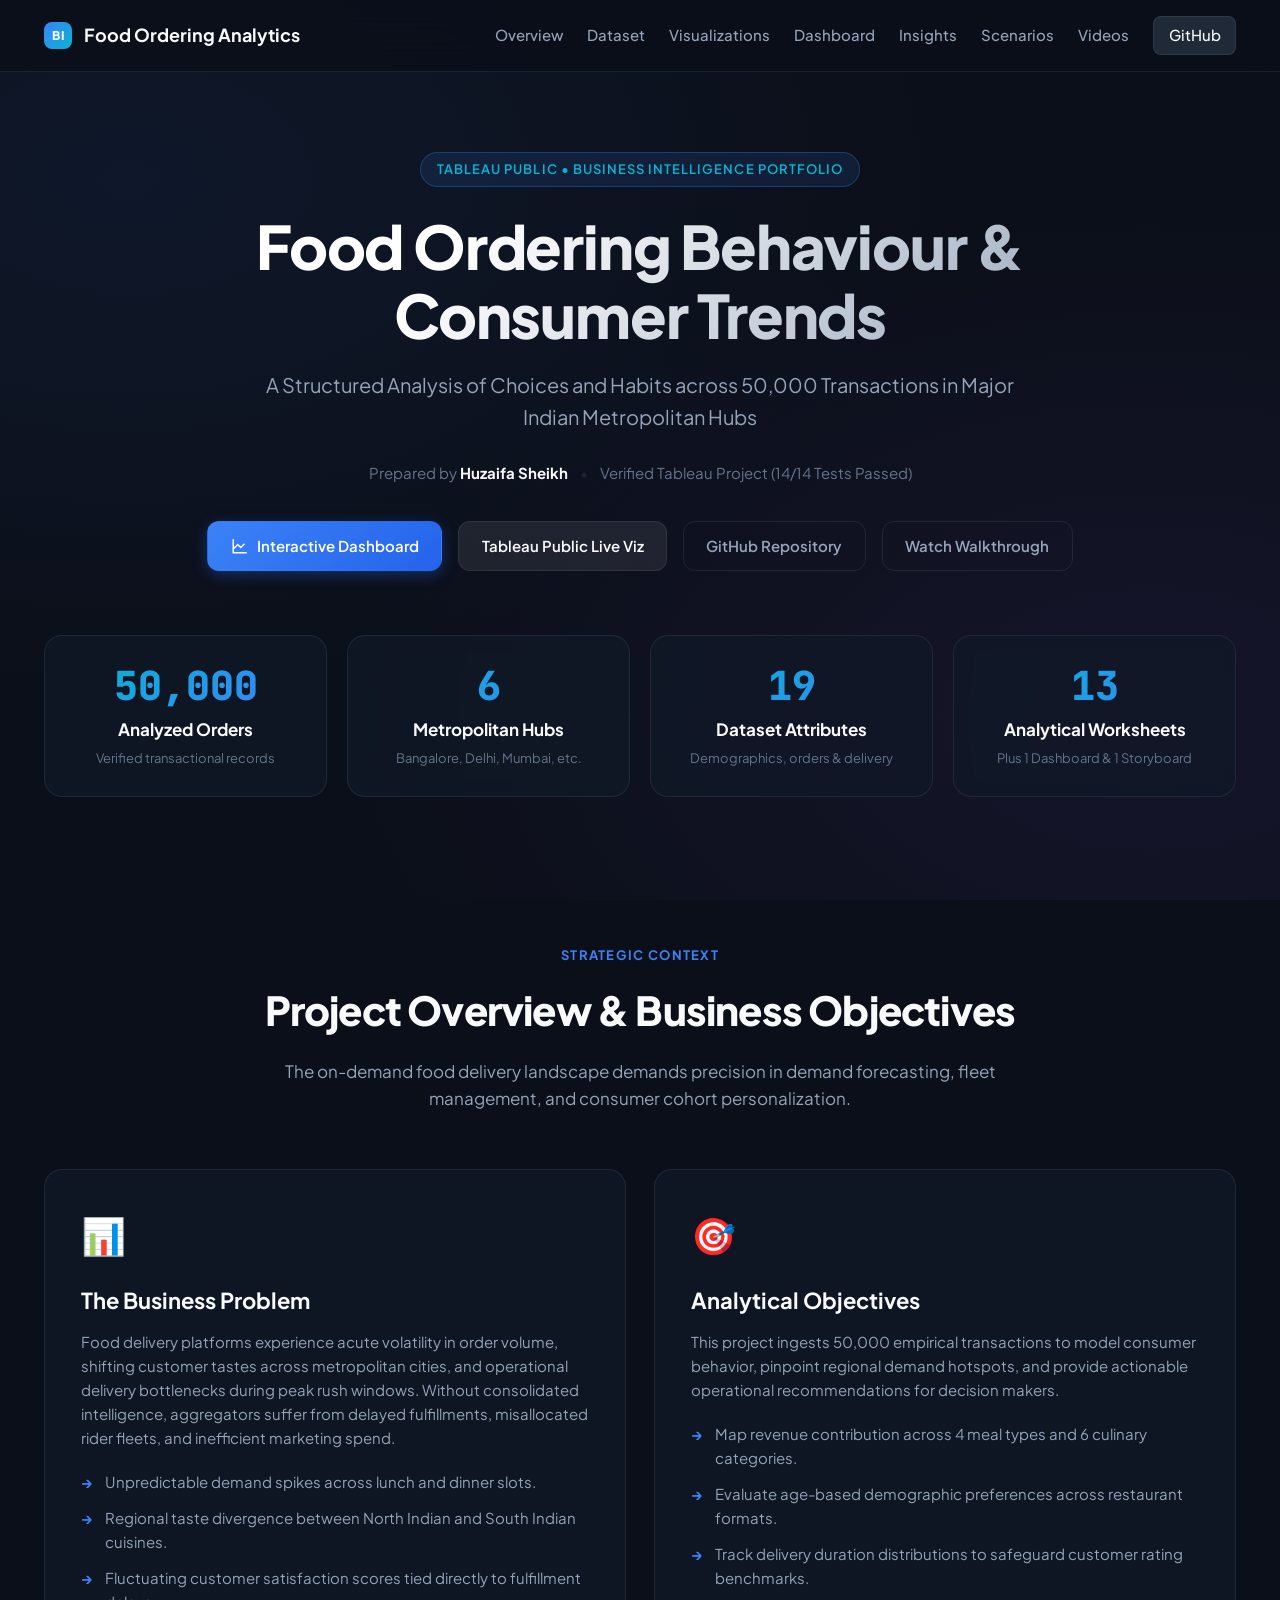
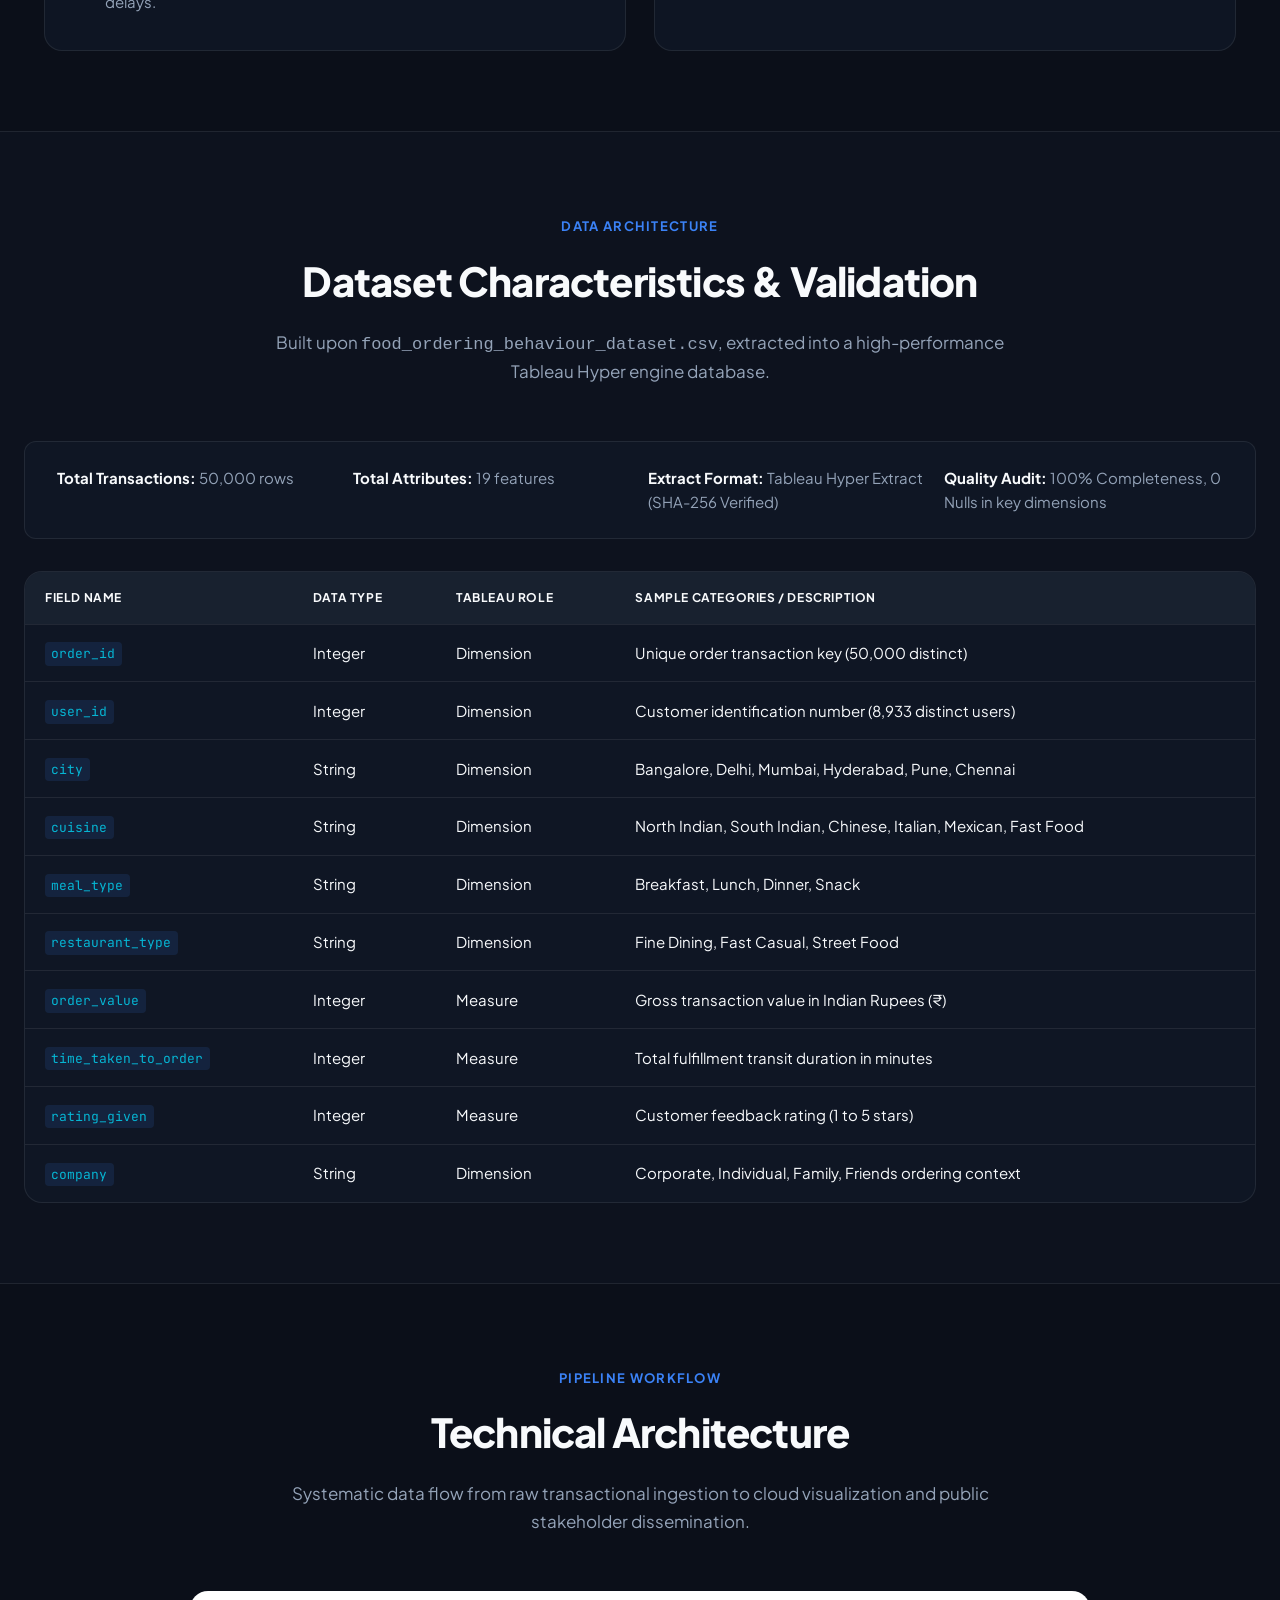
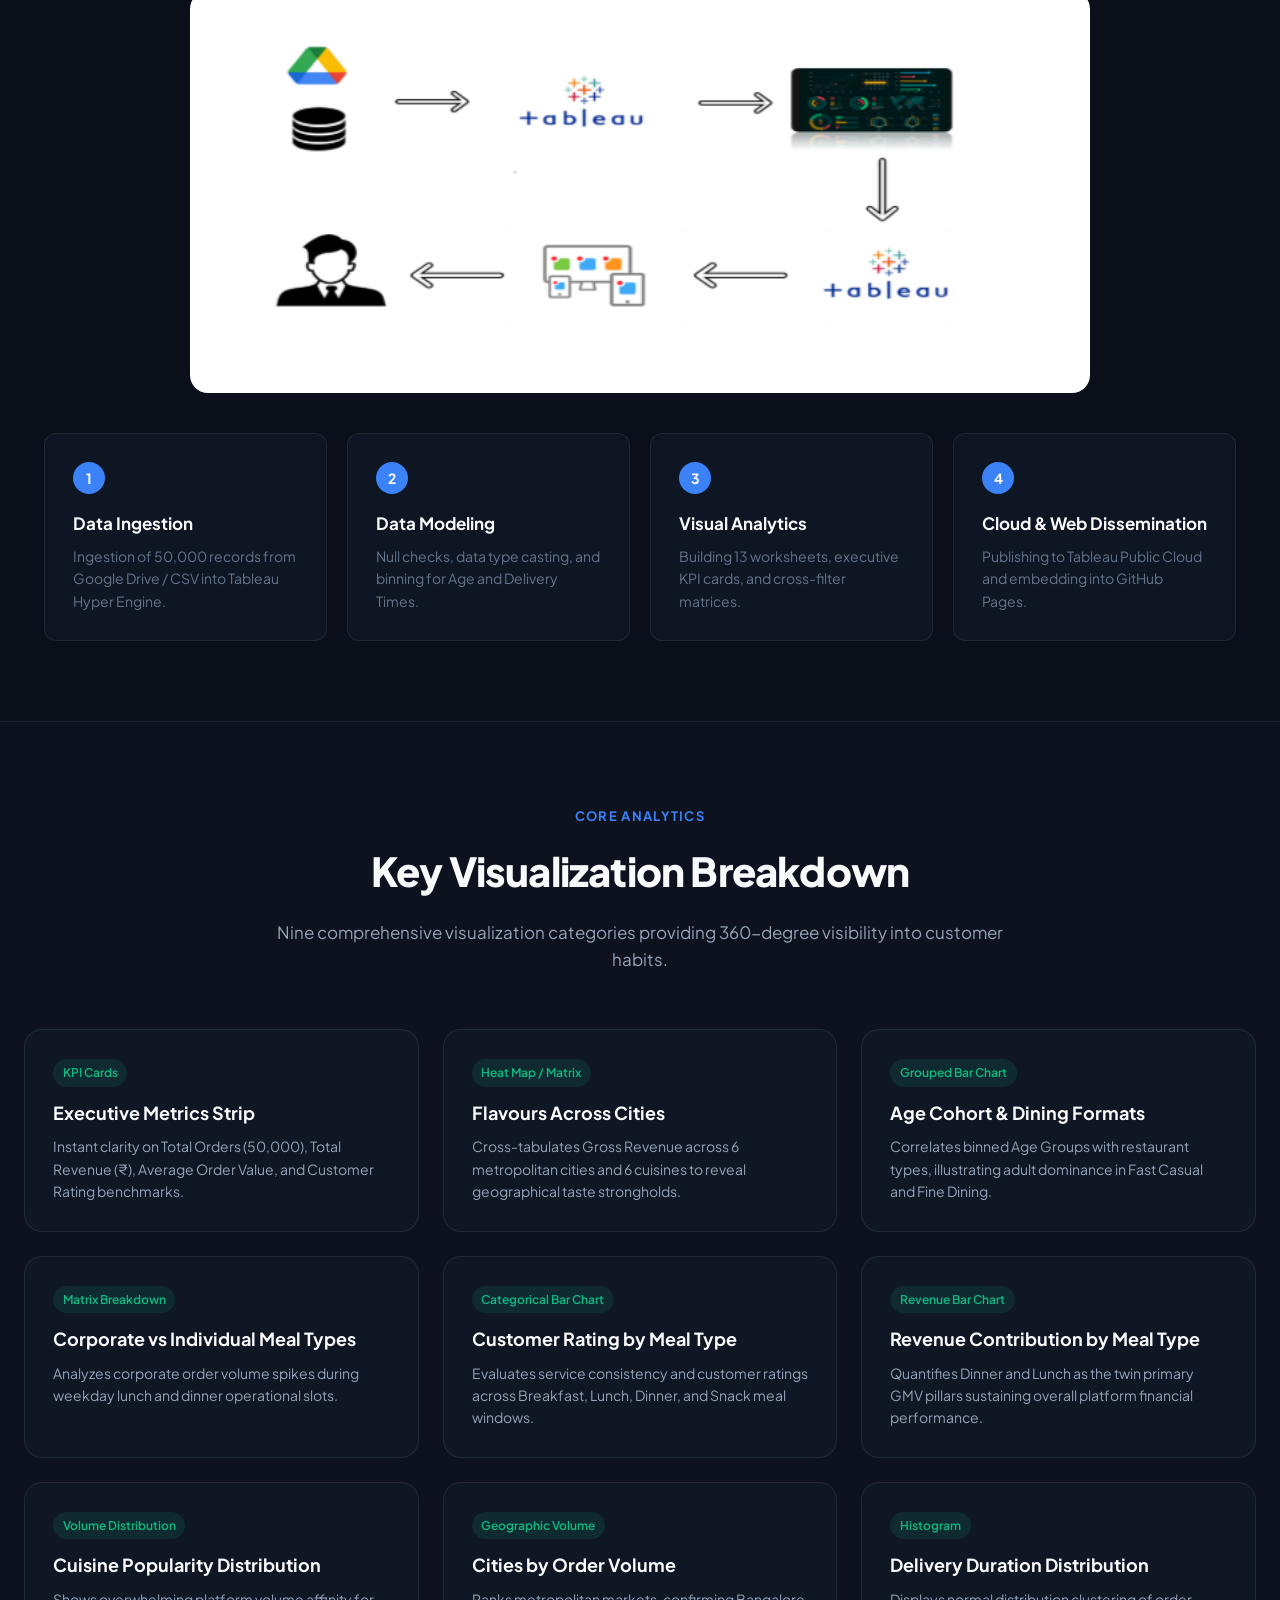
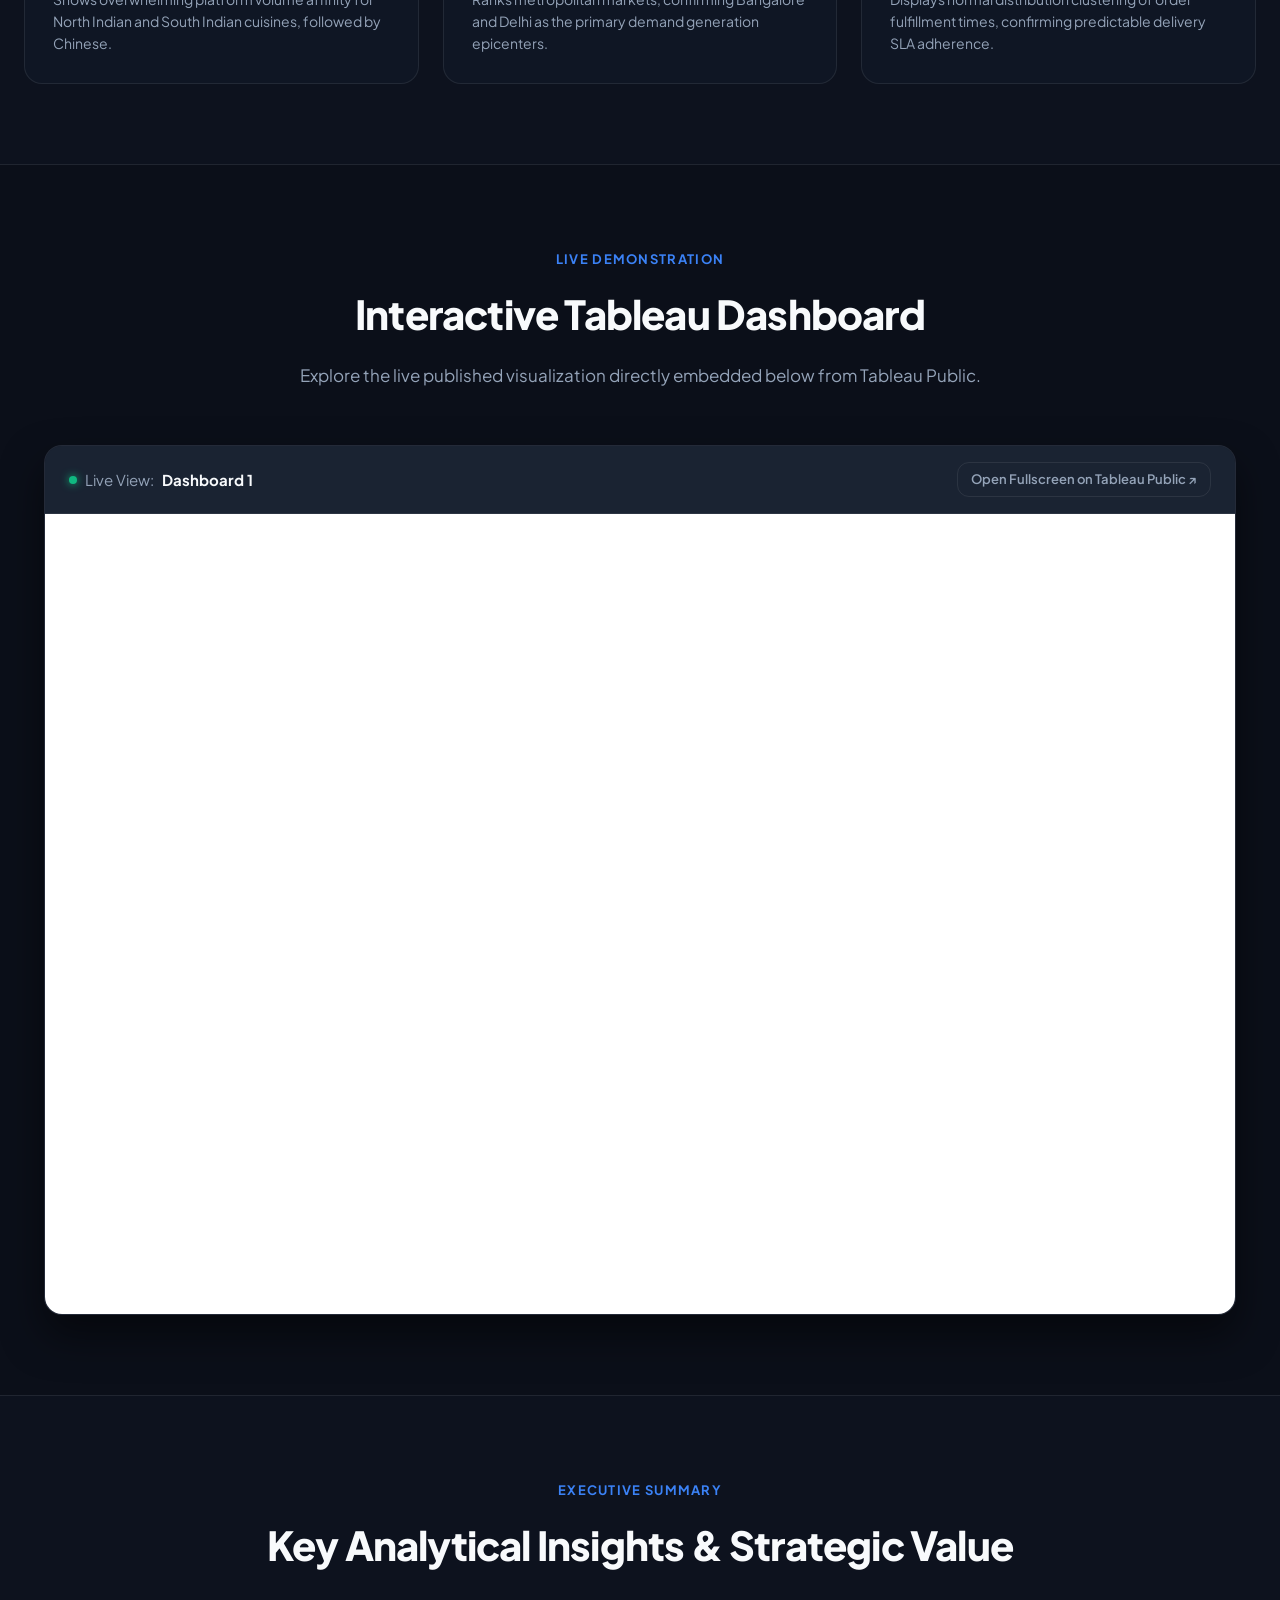
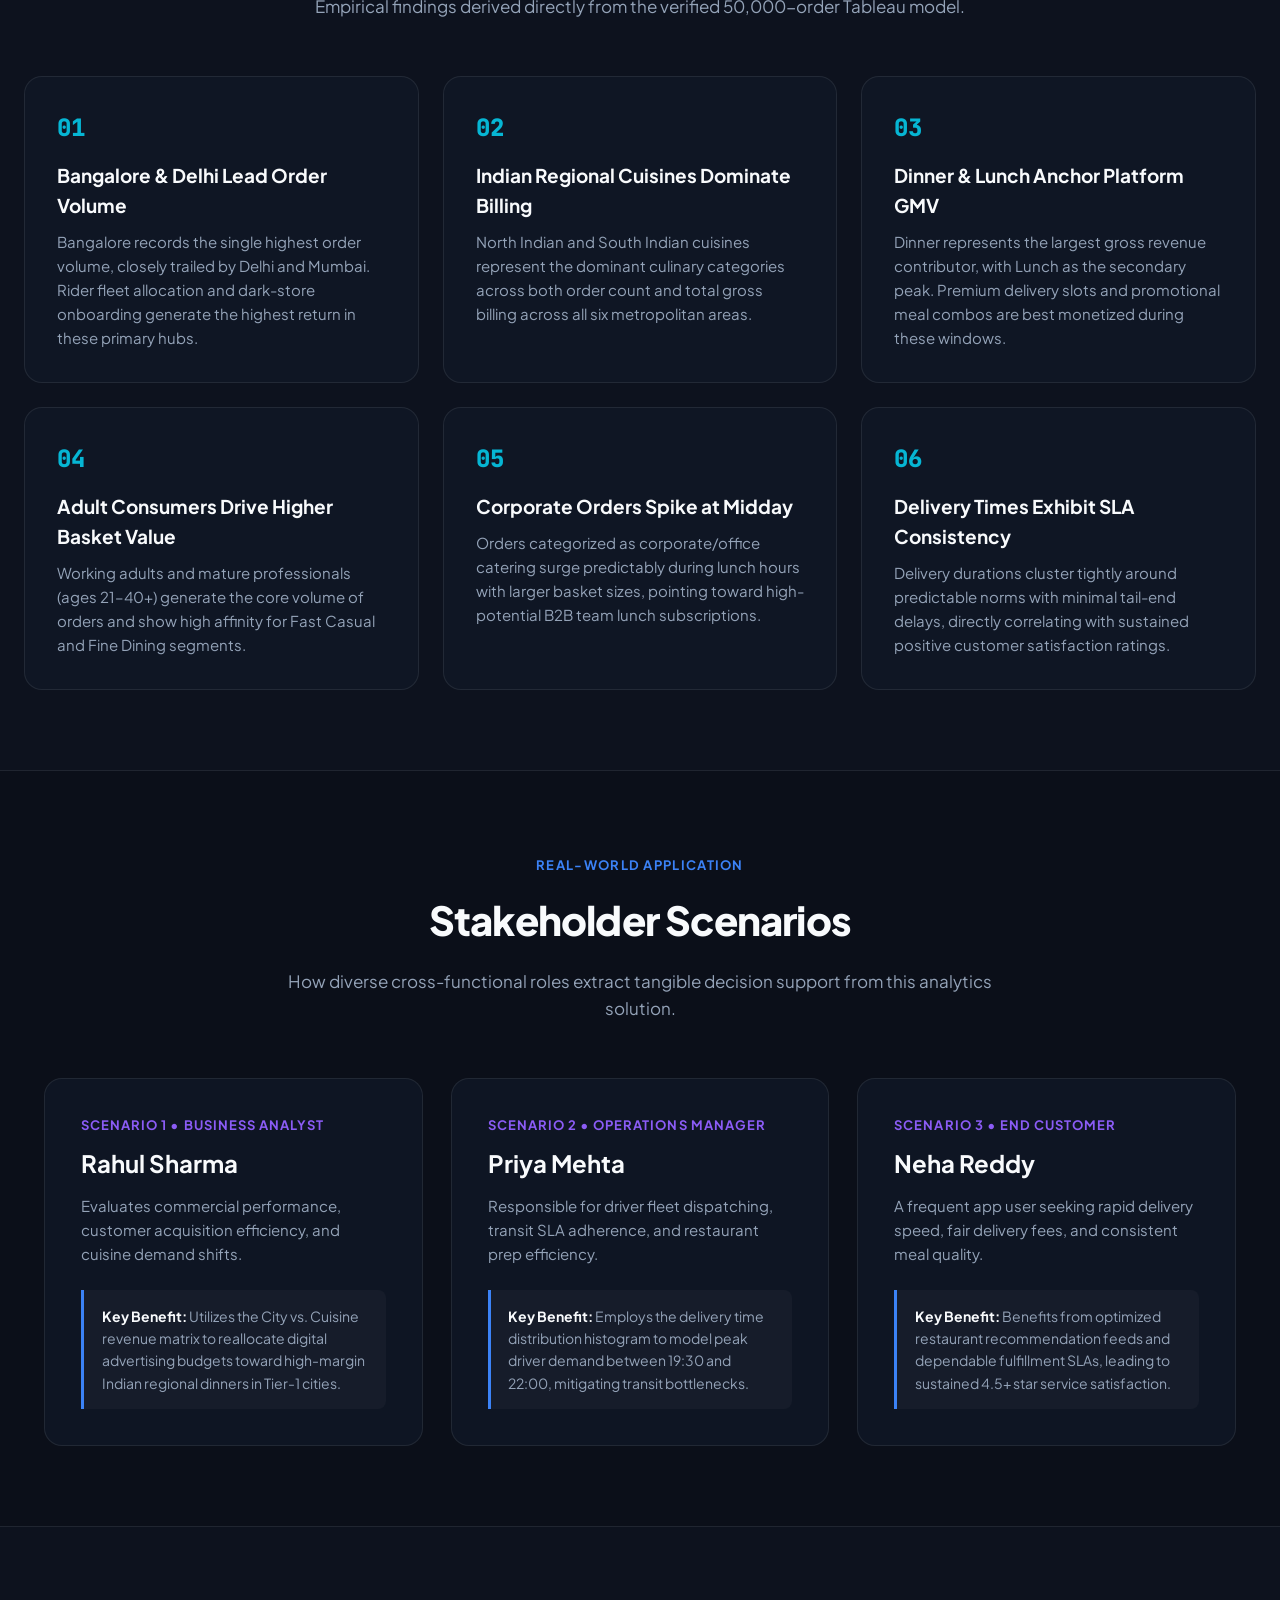
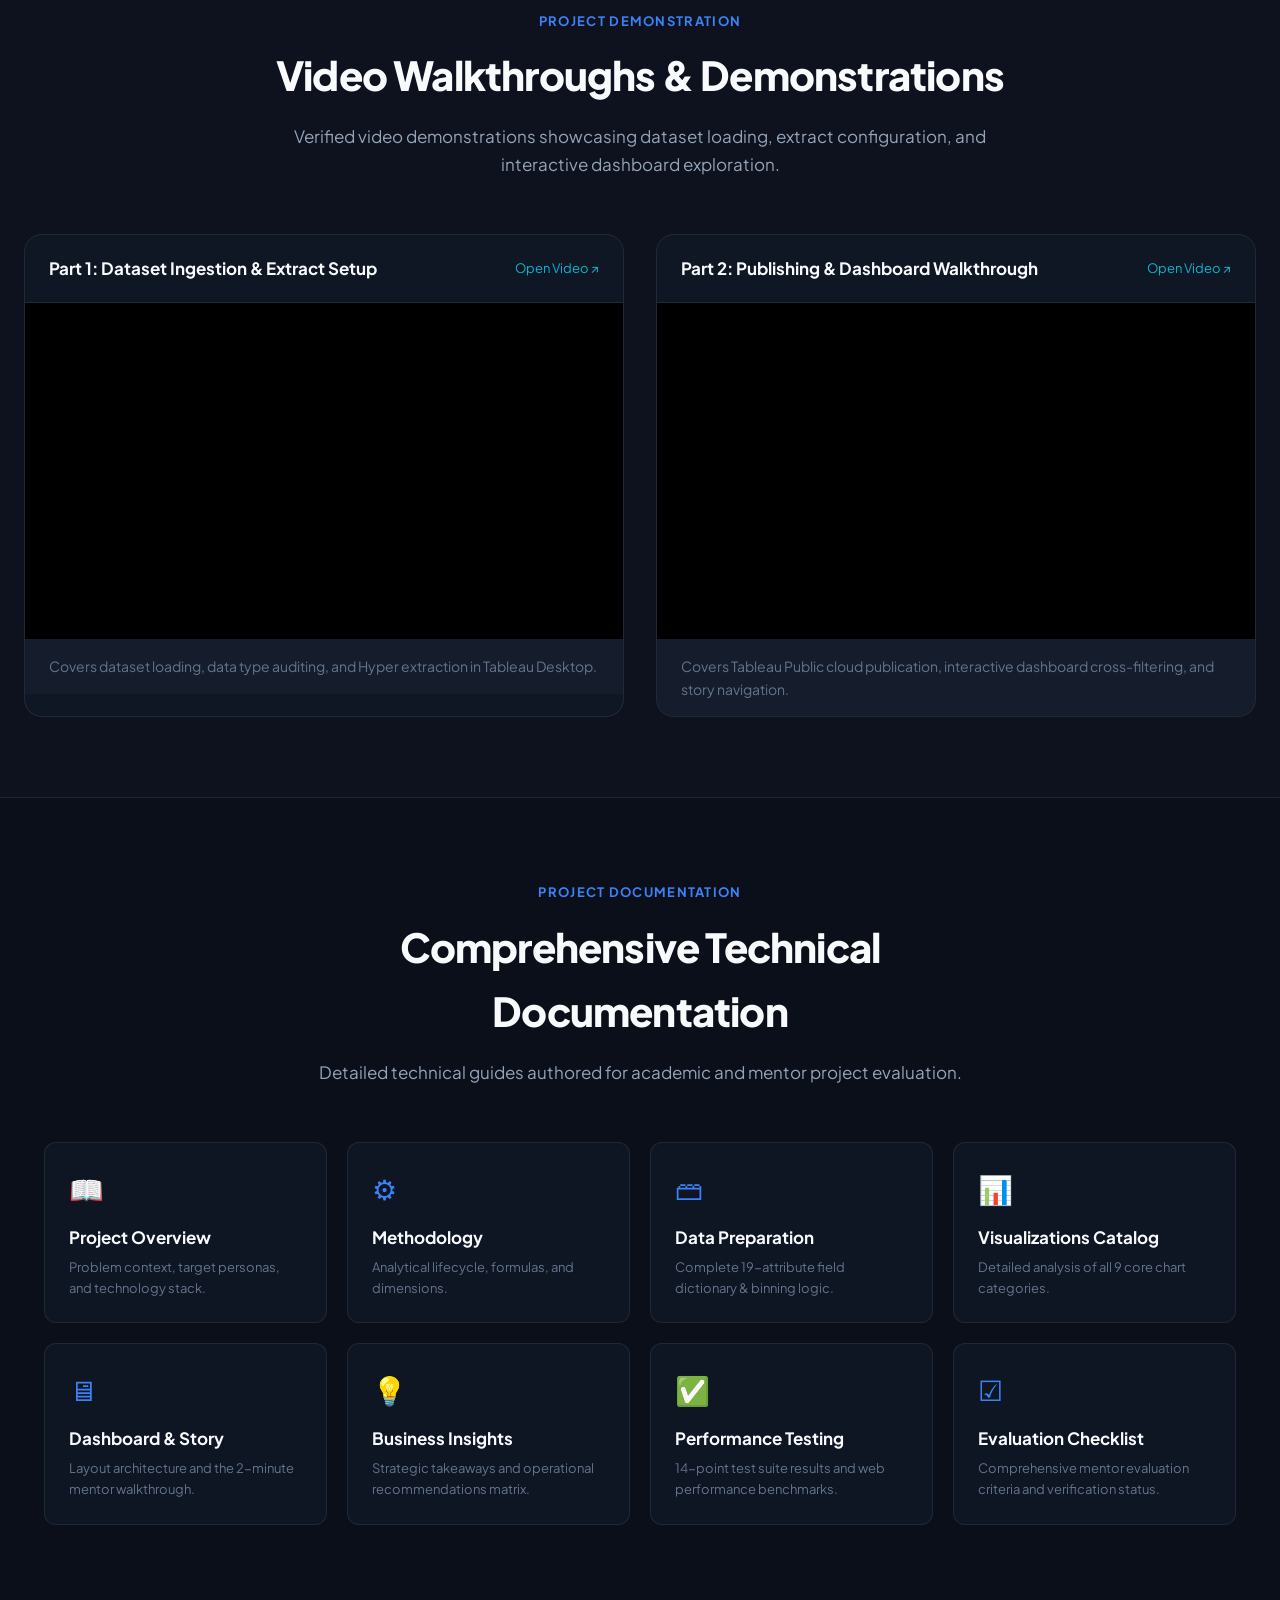
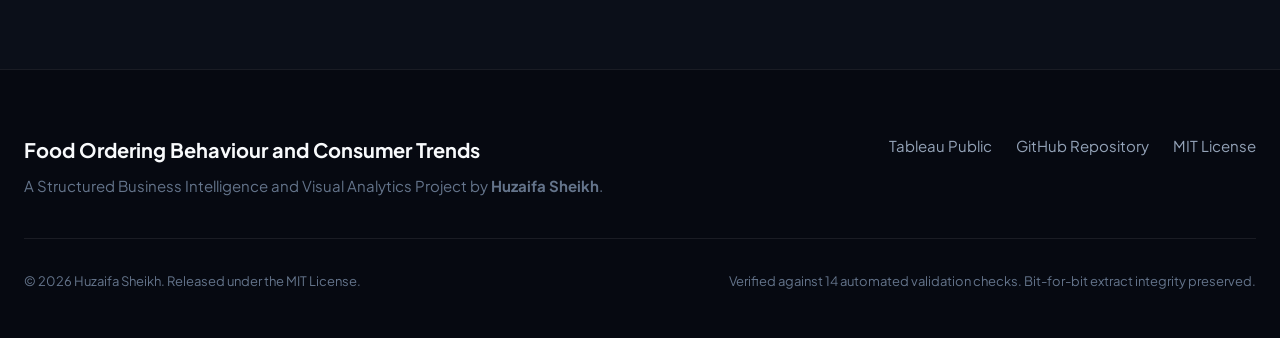
==== demo/index.html @ 1910cede "feat: add GitHub Pages project demo" ====
<!DOCTYPE html>
<html lang="en">
<head>
  <meta charset="UTF-8">
  <meta name="viewport" content="width=device-width, initial-scale=1.0">
  <title>Food Ordering Behaviour & Consumer Trends | Huzaifa Sheikh</title>
  <meta name="description" content="A Structured Analysis of Choices and Habits - Interactive Tableau Business Intelligence & Analytics Project by Huzaifa Sheikh.">
  <link rel="stylesheet" href="style.css">
  <link rel="preconnect" href="https://fonts.googleapis.com">
  <link rel="preconnect" href="https://fonts.gstatic.com" crossorigin>
  <link href="https://fonts.googleapis.com/css2?family=Plus+Jakarta+Sans:wght@400;500;600;700;800&family=JetBrains+Mono:wght@400;500&display=swap" rel="stylesheet">
</head>
<body>

  <!-- Navigation -->
  <header class="site-header">
    <div class="nav-container">
      <a href="#hero" class="brand-logo">
        <span class="logo-badge">BI</span>
        <span class="logo-text">Food Ordering Analytics</span>
      </a>
      <nav class="nav-links">
        <a href="#overview">Overview</a>
        <a href="#dataset">Dataset</a>
        <a href="#visualizations">Visualizations</a>
        <a href="#dashboard">Dashboard</a>
        <a href="#insights">Insights</a>
        <a href="#scenarios">Scenarios</a>
        <a href="#demo-video">Videos</a>
        <a href="https://github.com/Huzaifa2526/SkillWallet" target="_blank" rel="noopener" class="nav-btn-github">GitHub</a>
      </nav>
    </div>
  </header>

  <main>
    <!-- Hero Section -->
    <section id="hero" class="hero-section">
      <div class="hero-content">
        <div class="hero-pill">Tableau Public &bull; Business Intelligence Portfolio</div>
        <h1 class="hero-title">
          Food Ordering Behaviour &amp; Consumer Trends
        </h1>
        <p class="hero-subtitle">
          A Structured Analysis of Choices and Habits across 50,000 Transactions in Major Indian Metropolitan Hubs
        </p>
        <div class="hero-author-meta">
          <span>Prepared by <strong>Huzaifa Sheikh</strong></span>
          <span class="meta-dot">&bull;</span>
          <span>Verified Tableau Project (14/14 Tests Passed)</span>
        </div>
        <div class="hero-cta-group">
          <a href="#dashboard" class="btn btn-primary">
            <svg class="btn-icon" viewBox="0 0 24 24" fill="none" stroke="currentColor" stroke-width="2"><path d="M3 3v18h18"/><path d="M18 9l-5 5-4-4-6 6"/></svg>
            Interactive Dashboard
          </a>
          <a href="https://public.tableau.com/views/FoodOrderingBehaviourandConsumerTrend_Huzaifa/Dashboard1?:language=en-US&:display_count=n&:origin=viz_share_link" target="_blank" rel="noopener" class="btn btn-secondary">
            Tableau Public Live Viz
          </a>
          <a href="https://github.com/Huzaifa2526/SkillWallet" target="_blank" rel="noopener" class="btn btn-outline">
            GitHub Repository
          </a>
          <a href="#demo-video" class="btn btn-outline">
            Watch Walkthrough
          </a>
        </div>
      </div>
    </section>

    <!-- KPI Metric Strip -->
    <section class="kpi-strip">
      <div class="kpi-grid">
        <div class="kpi-card">
          <div class="kpi-number" data-target="50000">50,000</div>
          <div class="kpi-label">Analyzed Orders</div>
          <div class="kpi-desc">Verified transactional records</div>
        </div>
        <div class="kpi-card">
          <div class="kpi-number" data-target="6">6</div>
          <div class="kpi-label">Metropolitan Hubs</div>
          <div class="kpi-desc">Bangalore, Delhi, Mumbai, etc.</div>
        </div>
        <div class="kpi-card">
          <div class="kpi-number" data-target="19">19</div>
          <div class="kpi-label">Dataset Attributes</div>
          <div class="kpi-desc">Demographics, orders &amp; delivery</div>
        </div>
        <div class="kpi-card">
          <div class="kpi-number" data-target="13">13</div>
          <div class="kpi-label">Analytical Worksheets</div>
          <div class="kpi-desc">Plus 1 Dashboard &amp; 1 Storyboard</div>
        </div>
      </div>
    </section>

    <!-- Overview & Problem Statement -->
    <section id="overview" class="content-section">
      <div class="section-header">
        <div class="section-tag">Strategic Context</div>
        <h2>Project Overview &amp; Business Objectives</h2>
        <p class="section-lead">
          The on-demand food delivery landscape demands precision in demand forecasting, fleet management, and consumer cohort personalization.
        </p>
      </div>

      <div class="grid-2-col">
        <div class="feature-card">
          <div class="feature-icon">&#x1F4CA;</div>
          <h3>The Business Problem</h3>
          <p>
            Food delivery platforms experience acute volatility in order volume, shifting customer tastes across metropolitan cities, and operational delivery bottlenecks during peak rush windows. Without consolidated intelligence, aggregators suffer from delayed fulfillments, misallocated rider fleets, and inefficient marketing spend.
          </p>
          <ul class="styled-list">
            <li>Unpredictable demand spikes across lunch and dinner slots.</li>
            <li>Regional taste divergence between North Indian and South Indian cuisines.</li>
            <li>Fluctuating customer satisfaction scores tied directly to fulfillment delays.</li>
          </ul>
        </div>

        <div class="feature-card">
          <div class="feature-icon">&#x1F3AF;</div>
          <h3>Analytical Objectives</h3>
          <p>
            This project ingests 50,000 empirical transactions to model consumer behavior, pinpoint regional demand hotspots, and provide actionable operational recommendations for decision makers.
          </p>
          <ul class="styled-list">
            <li>Map revenue contribution across 4 meal types and 6 culinary categories.</li>
            <li>Evaluate age-based demographic preferences across restaurant formats.</li>
            <li>Track delivery duration distributions to safeguard customer rating benchmarks.</li>
          </ul>
        </div>
      </div>
    </section>

    <!-- Dataset Overview -->
    <section id="dataset" class="content-section bg-alt">
      <div class="section-header">
        <div class="section-tag">Data Architecture</div>
        <h2>Dataset Characteristics &amp; Validation</h2>
        <p class="section-lead">
          Built upon <code>food_ordering_behaviour_dataset.csv</code>, extracted into a high-performance Tableau Hyper engine database.
        </p>
      </div>

      <div class="dataset-meta-box">
        <div class="dataset-summary">
          <div><strong>Total Transactions:</strong> 50,000 rows</div>
          <div><strong>Total Attributes:</strong> 19 features</div>
          <div><strong>Extract Format:</strong> Tableau Hyper Extract (SHA-256 Verified)</div>
          <div><strong>Quality Audit:</strong> 100% Completeness, 0 Nulls in key dimensions</div>
        </div>
      </div>

      <div class="table-container">
        <table class="data-table">
          <thead>
            <tr>
              <th>Field Name</th>
              <th>Data Type</th>
              <th>Tableau Role</th>
              <th>Sample Categories / Description</th>
            </tr>
          </thead>
          <tbody>
            <tr>
              <td><code>order_id</code></td>
              <td>Integer</td>
              <td>Dimension</td>
              <td>Unique order transaction key (50,000 distinct)</td>
            </tr>
            <tr>
              <td><code>user_id</code></td>
              <td>Integer</td>
              <td>Dimension</td>
              <td>Customer identification number (8,933 distinct users)</td>
            </tr>
            <tr>
              <td><code>city</code></td>
              <td>String</td>
              <td>Dimension</td>
              <td>Bangalore, Delhi, Mumbai, Hyderabad, Pune, Chennai</td>
            </tr>
            <tr>
              <td><code>cuisine</code></td>
              <td>String</td>
              <td>Dimension</td>
              <td>North Indian, South Indian, Chinese, Italian, Mexican, Fast Food</td>
            </tr>
            <tr>
              <td><code>meal_type</code></td>
              <td>String</td>
              <td>Dimension</td>
              <td>Breakfast, Lunch, Dinner, Snack</td>
            </tr>
            <tr>
              <td><code>restaurant_type</code></td>
              <td>String</td>
              <td>Dimension</td>
              <td>Fine Dining, Fast Casual, Street Food</td>
            </tr>
            <tr>
              <td><code>order_value</code></td>
              <td>Integer</td>
              <td>Measure</td>
              <td>Gross transaction value in Indian Rupees (₹)</td>
            </tr>
            <tr>
              <td><code>time_taken_to_order</code></td>
              <td>Integer</td>
              <td>Measure</td>
              <td>Total fulfillment transit duration in minutes</td>
            </tr>
            <tr>
              <td><code>rating_given</code></td>
              <td>Integer</td>
              <td>Measure</td>
              <td>Customer feedback rating (1 to 5 stars)</td>
            </tr>
            <tr>
              <td><code>company</code></td>
              <td>String</td>
              <td>Dimension</td>
              <td>Corporate, Individual, Family, Friends ordering context</td>
            </tr>
          </tbody>
        </table>
      </div>
    </section>

    <!-- Technical Architecture -->
    <section id="architecture" class="content-section">
      <div class="section-header">
        <div class="section-tag">Pipeline Workflow</div>
        <h2>Technical Architecture</h2>
        <p class="section-lead">
          Systematic data flow from raw transactional ingestion to cloud visualization and public stakeholder dissemination.
        </p>
      </div>

      <div class="architecture-container">
        <img src="assets/architecture.png" alt="Technical Architecture Pipeline Diagram" class="arch-diagram-img">
        <div class="pipeline-steps">
          <div class="pipeline-step">
            <div class="step-num">1</div>
            <h4>Data Ingestion</h4>
            <p>Ingestion of 50,000 records from Google Drive / CSV into Tableau Hyper Engine.</p>
          </div>
          <div class="pipeline-step">
            <div class="step-num">2</div>
            <h4>Data Modeling</h4>
            <p>Null checks, data type casting, and binning for Age and Delivery Times.</p>
          </div>
          <div class="pipeline-step">
            <div class="step-num">3</div>
            <h4>Visual Analytics</h4>
            <p>Building 13 worksheets, executive KPI cards, and cross-filter matrices.</p>
          </div>
          <div class="pipeline-step">
            <div class="step-num">4</div>
            <h4>Cloud &amp; Web Dissemination</h4>
            <p>Publishing to Tableau Public Cloud and embedding into GitHub Pages.</p>
          </div>
        </div>
      </div>
    </section>

    <!-- Visualizations Breakdown -->
    <section id="visualizations" class="content-section bg-alt">
      <div class="section-header">
        <div class="section-tag">Core Analytics</div>
        <h2>Key Visualization Breakdown</h2>
        <p class="section-lead">
          Nine comprehensive visualization categories providing 360-degree visibility into customer habits.
        </p>
      </div>

      <div class="viz-cards-grid">
        <div class="viz-card">
          <div class="viz-badge">KPI Cards</div>
          <h4>Executive Metrics Strip</h4>
          <p>Instant clarity on Total Orders (50,000), Total Revenue (₹), Average Order Value, and Customer Rating benchmarks.</p>
        </div>
        <div class="viz-card">
          <div class="viz-badge">Heat Map / Matrix</div>
          <h4>Flavours Across Cities</h4>
          <p>Cross-tabulates Gross Revenue across 6 metropolitan cities and 6 cuisines to reveal geographical taste strongholds.</p>
        </div>
        <div class="viz-card">
          <div class="viz-badge">Grouped Bar Chart</div>
          <h4>Age Cohort &amp; Dining Formats</h4>
          <p>Correlates binned Age Groups with restaurant types, illustrating adult dominance in Fast Casual and Fine Dining.</p>
        </div>
        <div class="viz-card">
          <div class="viz-badge">Matrix Breakdown</div>
          <h4>Corporate vs Individual Meal Types</h4>
          <p>Analyzes corporate order volume spikes during weekday lunch and dinner operational slots.</p>
        </div>
        <div class="viz-card">
          <div class="viz-badge">Categorical Bar Chart</div>
          <h4>Customer Rating by Meal Type</h4>
          <p>Evaluates service consistency and customer ratings across Breakfast, Lunch, Dinner, and Snack meal windows.</p>
        </div>
        <div class="viz-card">
          <div class="viz-badge">Revenue Bar Chart</div>
          <h4>Revenue Contribution by Meal Type</h4>
          <p>Quantifies Dinner and Lunch as the twin primary GMV pillars sustaining overall platform financial performance.</p>
        </div>
        <div class="viz-card">
          <div class="viz-badge">Volume Distribution</div>
          <h4>Cuisine Popularity Distribution</h4>
          <p>Shows overwhelming platform volume affinity for North Indian and South Indian cuisines, followed by Chinese.</p>
        </div>
        <div class="viz-card">
          <div class="viz-badge">Geographic Volume</div>
          <h4>Cities by Order Volume</h4>
          <p>Ranks metropolitan markets, confirming Bangalore and Delhi as the primary demand generation epicenters.</p>
        </div>
        <div class="viz-card">
          <div class="viz-badge">Histogram</div>
          <h4>Delivery Duration Distribution</h4>
          <p>Displays normal distribution clustering of order fulfillment times, confirming predictable delivery SLA adherence.</p>
        </div>
      </div>
    </section>

    <!-- Interactive Tableau Dashboard -->
    <section id="dashboard" class="content-section">
      <div class="section-header">
        <div class="section-tag">Live Demonstration</div>
        <h2>Interactive Tableau Dashboard</h2>
        <p class="section-lead">
          Explore the live published visualization directly embedded below from Tableau Public.
        </p>
      </div>

      <div class="dashboard-embed-wrapper">
        <div class="dashboard-toolbar">
          <div class="toolbar-title">
            <span class="status-indicator"></span> Live View: <strong>Dashboard 1</strong>
          </div>
          <div class="toolbar-actions">
            <a href="https://public.tableau.com/views/FoodOrderingBehaviourandConsumerTrend_Huzaifa/Dashboard1?:language=en-US&:display_count=n&:origin=viz_share_link" target="_blank" rel="noopener" class="btn btn-sm btn-outline">
              Open Fullscreen on Tableau Public &nearr;
            </a>
          </div>
        </div>
        <div class="tableau-container">
          <iframe 
            src="https://public.tableau.com/views/FoodOrderingBehaviourandConsumerTrend_Huzaifa/Dashboard1?:language=en-US&:display_count=n&:origin=viz_share_link&:embed=y&:showVizHome=n&:toolbar=yes" 
            title="Food Ordering Behaviour and Consumer Trend - Tableau Dashboard" 
            class="tableau-iframe"
            loading="lazy"
            allowfullscreen>
          </iframe>
        </div>
      </div>
    </section>

    <!-- Key Insights -->
    <section id="insights" class="content-section bg-alt">
      <div class="section-header">
        <div class="section-tag">Executive Summary</div>
        <h2>Key Analytical Insights &amp; Strategic Value</h2>
        <p class="section-lead">
          Empirical findings derived directly from the verified 50,000-order Tableau model.
        </p>
      </div>

      <div class="insights-grid">
        <div class="insight-item">
          <div class="insight-num">01</div>
          <h4>Bangalore &amp; Delhi Lead Order Volume</h4>
          <p>Bangalore records the single highest order volume, closely trailed by Delhi and Mumbai. Rider fleet allocation and dark-store onboarding generate the highest return in these primary hubs.</p>
        </div>
        <div class="insight-item">
          <div class="insight-num">02</div>
          <h4>Indian Regional Cuisines Dominate Billing</h4>
          <p>North Indian and South Indian cuisines represent the dominant culinary categories across both order count and total gross billing across all six metropolitan areas.</p>
        </div>
        <div class="insight-item">
          <div class="insight-num">03</div>
          <h4>Dinner &amp; Lunch Anchor Platform GMV</h4>
          <p>Dinner represents the largest gross revenue contributor, with Lunch as the secondary peak. Premium delivery slots and promotional meal combos are best monetized during these windows.</p>
        </div>
        <div class="insight-item">
          <div class="insight-num">04</div>
          <h4>Adult Consumers Drive Higher Basket Value</h4>
          <p>Working adults and mature professionals (ages 21–40+) generate the core volume of orders and show high affinity for Fast Casual and Fine Dining segments.</p>
        </div>
        <div class="insight-item">
          <div class="insight-num">05</div>
          <h4>Corporate Orders Spike at Midday</h4>
          <p>Orders categorized as corporate/office catering surge predictably during lunch hours with larger basket sizes, pointing toward high-potential B2B team lunch subscriptions.</p>
        </div>
        <div class="insight-item">
          <div class="insight-num">06</div>
          <h4>Delivery Times Exhibit SLA Consistency</h4>
          <p>Delivery durations cluster tightly around predictable norms with minimal tail-end delays, directly correlating with sustained positive customer satisfaction ratings.</p>
        </div>
      </div>
    </section>

    <!-- Stakeholder Scenarios -->
    <section id="scenarios" class="content-section">
      <div class="section-header">
        <div class="section-tag">Real-World Application</div>
        <h2>Stakeholder Scenarios</h2>
        <p class="section-lead">
          How diverse cross-functional roles extract tangible decision support from this analytics solution.
        </p>
      </div>

      <div class="scenarios-grid">
        <div class="scenario-card">
          <div class="scenario-role">Scenario 1 &bull; Business Analyst</div>
          <h3>Rahul Sharma</h3>
          <p class="scenario-context">Evaluates commercial performance, customer acquisition efficiency, and cuisine demand shifts.</p>
          <div class="scenario-impact">
            <strong>Key Benefit:</strong> Utilizes the City vs. Cuisine revenue matrix to reallocate digital advertising budgets toward high-margin Indian regional dinners in Tier-1 cities.
          </div>
        </div>

        <div class="scenario-card">
          <div class="scenario-role">Scenario 2 &bull; Operations Manager</div>
          <h3>Priya Mehta</h3>
          <p class="scenario-context">Responsible for driver fleet dispatching, transit SLA adherence, and restaurant prep efficiency.</p>
          <div class="scenario-impact">
            <strong>Key Benefit:</strong> Employs the delivery time distribution histogram to model peak driver demand between 19:30 and 22:00, mitigating transit bottlenecks.
          </div>
        </div>

        <div class="scenario-card">
          <div class="scenario-role">Scenario 3 &bull; End Customer</div>
          <h3>Neha Reddy</h3>
          <p class="scenario-context">A frequent app user seeking rapid delivery speed, fair delivery fees, and consistent meal quality.</p>
          <div class="scenario-impact">
            <strong>Key Benefit:</strong> Benefits from optimized restaurant recommendation feeds and dependable fulfillment SLAs, leading to sustained 4.5+ star service satisfaction.
          </div>
        </div>
      </div>
    </section>

    <!-- Demonstration Video Section -->
    <section id="demo-video" class="content-section bg-alt">
      <div class="section-header">
        <div class="section-tag">Project Demonstration</div>
        <h2>Video Walkthroughs &amp; Demonstrations</h2>
        <p class="section-lead">
          Verified video demonstrations showcasing dataset loading, extract configuration, and interactive dashboard exploration.
        </p>
      </div>

      <div class="video-grid">
        <div class="video-card">
          <div class="video-header">
            <h4>Part 1: Dataset Ingestion &amp; Extract Setup</h4>
            <a href="https://drive.google.com/file/d/1P-2juOgXIsgjyp1S3x7Zk0hI_UoCOwdy/view?usp=sharing" target="_blank" rel="noopener" class="video-link">
              Open Video &nearr;
            </a>
          </div>
          <div class="video-player-wrapper">
            <iframe 
              src="https://drive.google.com/file/d/1P-2juOgXIsgjyp1S3x7Zk0hI_UoCOwdy/preview" 
              title="Dataset Loading Demo" 
              class="video-iframe" 
              loading="lazy"
              allowfullscreen>
            </iframe>
          </div>
          <div class="video-footer">
            Covers dataset loading, data type auditing, and Hyper extraction in Tableau Desktop.
          </div>
        </div>

        <div class="video-card">
          <div class="video-header">
            <h4>Part 2: Publishing &amp; Dashboard Walkthrough</h4>
            <a href="https://drive.google.com/file/d/1EGqiZxYGsHgL8gLxxz74CgU6mHn7xiiN/view?usp=sharing" target="_blank" rel="noopener" class="video-link">
              Open Video &nearr;
            </a>
          </div>
          <div class="video-player-wrapper">
            <iframe 
              src="https://drive.google.com/file/d/1EGqiZxYGsHgL8gLxxz74CgU6mHn7xiiN/preview" 
              title="Publishing and Dashboard Walkthrough" 
              class="video-iframe" 
              loading="lazy"
              allowfullscreen>
            </iframe>
          </div>
          <div class="video-footer">
            Covers Tableau Public cloud publication, interactive dashboard cross-filtering, and story navigation.
          </div>
        </div>
      </div>
    </section>

    <!-- Documentation & Resources -->
    <section id="docs" class="content-section">
      <div class="section-header">
        <div class="section-tag">Project Documentation</div>
        <h2>Comprehensive Technical Documentation</h2>
        <p class="section-lead">
          Detailed technical guides authored for academic and mentor project evaluation.
        </p>
      </div>

      <div class="docs-grid">
        <a href="https://github.com/Huzaifa2526/SkillWallet/blob/main/docs/project-overview.md" target="_blank" rel="noopener" class="doc-item">
          <div class="doc-icon">&#x1F4D6;</div>
          <h4>Project Overview</h4>
          <p>Problem context, target personas, and technology stack.</p>
        </a>
        <a href="https://github.com/Huzaifa2526/SkillWallet/blob/main/docs/methodology.md" target="_blank" rel="noopener" class="doc-item">
          <div class="doc-icon">&#x2699;</div>
          <h4>Methodology</h4>
          <p>Analytical lifecycle, formulas, and dimensions.</p>
        </a>
        <a href="https://github.com/Huzaifa2526/SkillWallet/blob/main/docs/data-preparation.md" target="_blank" rel="noopener" class="doc-item">
          <div class="doc-icon">&#x1F5C3;</div>
          <h4>Data Preparation</h4>
          <p>Complete 19-attribute field dictionary &amp; binning logic.</p>
        </a>
        <a href="https://github.com/Huzaifa2526/SkillWallet/blob/main/docs/visualizations.md" target="_blank" rel="noopener" class="doc-item">
          <div class="doc-icon">&#x1F4CA;</div>
          <h4>Visualizations Catalog</h4>
          <p>Detailed analysis of all 9 core chart categories.</p>
        </a>
        <a href="https://github.com/Huzaifa2526/SkillWallet/blob/main/docs/dashboard.md" target="_blank" rel="noopener" class="doc-item">
          <div class="doc-icon">&#x1F5A5;</div>
          <h4>Dashboard &amp; Story</h4>
          <p>Layout architecture and the 2-minute mentor walkthrough.</p>
        </a>
        <a href="https://github.com/Huzaifa2526/SkillWallet/blob/main/docs/insights.md" target="_blank" rel="noopener" class="doc-item">
          <div class="doc-icon">&#x1F4A1;</div>
          <h4>Business Insights</h4>
          <p>Strategic takeaways and operational recommendations matrix.</p>
        </a>
        <a href="https://github.com/Huzaifa2526/SkillWallet/blob/main/docs/performance-testing.md" target="_blank" rel="noopener" class="doc-item">
          <div class="doc-icon">&#x2705;</div>
          <h4>Performance Testing</h4>
          <p>14-point test suite results and web performance benchmarks.</p>
        </a>
        <a href="https://github.com/Huzaifa2526/SkillWallet/blob/main/docs/evaluation-checklist.md" target="_blank" rel="noopener" class="doc-item">
          <div class="doc-icon">&#x2611;</div>
          <h4>Evaluation Checklist</h4>
          <p>Comprehensive mentor evaluation criteria and verification status.</p>
        </a>
      </div>
    </section>
  </main>

  <!-- Footer -->
  <footer class="site-footer">
    <div class="footer-container">
      <div class="footer-top">
        <div class="footer-brand">
          <h3>Food Ordering Behaviour and Consumer Trends</h3>
          <p>A Structured Business Intelligence and Visual Analytics Project by <strong>Huzaifa Sheikh</strong>.</p>
        </div>
        <div class="footer-links">
          <a href="https://public.tableau.com/views/FoodOrderingBehaviourandConsumerTrend_Huzaifa/Dashboard1?:language=en-US&:display_count=n&:origin=viz_share_link" target="_blank" rel="noopener">Tableau Public</a>
          <a href="https://github.com/Huzaifa2526/SkillWallet" target="_blank" rel="noopener">GitHub Repository</a>
          <a href="https://github.com/Huzaifa2526/SkillWallet/blob/main/LICENSE" target="_blank" rel="noopener">MIT License</a>
        </div>
      </div>
      <div class="footer-bottom">
        <p>&copy; 2026 Huzaifa Sheikh. Released under the MIT License.</p>
        <p>Verified against 14 automated validation checks. Bit-for-bit extract integrity preserved.</p>
      </div>
    </div>
  </footer>

  <script src="script.js"></script>
</body>
</html>
---- demo/style.css ----
:root {
  --bg-primary: #0b0f19;
  --bg-secondary: #111827;
  --bg-tertiary: #1f2937;
  --bg-card: rgba(17, 24, 39, 0.75);
  --border-color: rgba(255, 255, 255, 0.08);
  --border-hover: rgba(59, 130, 246, 0.4);
  --text-primary: #f8fafc;
  --text-secondary: #94a3b8;
  --text-muted: #64748b;
  --accent-blue: #3b82f6;
  --accent-blue-hover: #2563eb;
  --accent-cyan: #06b6d4;
  --accent-green: #10b981;
  --accent-purple: #8b5cf6;
  --font-sans: 'Plus Jakarta Sans', -apple-system, BlinkMacSystemFont, 'Segoe UI', Roboto, sans-serif;
  --font-mono: 'JetBrains Mono', monospace;
  --radius-sm: 8px;
  --radius-md: 12px;
  --radius-lg: 18px;
  --transition: all 0.25s ease;
}

* {
  box-sizing: border-box;
  margin: 0;
  padding: 0;
}

html {
  scroll-behavior: smooth;
  font-family: var(--font-sans);
  background-color: var(--bg-primary);
  color: var(--text-primary);
  line-height: 1.6;
}

body {
  overflow-x: hidden;
  background-image: 
    radial-gradient(at 10% 20%, rgba(59, 130, 246, 0.08) 0px, transparent 50%),
    radial-gradient(at 90% 80%, rgba(139, 92, 246, 0.08) 0px, transparent 50%);
  background-attachment: fixed;
}

a {
  color: var(--accent-blue);
  text-decoration: none;
  transition: var(--transition);
}

a:hover {
  color: var(--accent-cyan);
}

/* Header & Nav */
.site-header {
  position: sticky;
  top: 0;
  z-index: 100;
  background: rgba(11, 15, 25, 0.85);
  backdrop-filter: blur(16px);
  border-bottom: 1px solid var(--border-color);
}

.nav-container {
  max-width: 1240px;
  margin: 0 auto;
  padding: 1rem 1.5rem;
  display: flex;
  align-items: center;
  justify-content: space-between;
}

.brand-logo {
  display: flex;
  align-items: center;
  gap: 0.75rem;
  color: var(--text-primary);
  font-weight: 700;
  font-size: 1.125rem;
}

.logo-badge {
  background: linear-gradient(135deg, var(--accent-blue), var(--accent-cyan));
  color: #ffffff;
  font-size: 0.75rem;
  font-weight: 800;
  padding: 0.25rem 0.5rem;
  border-radius: var(--radius-sm);
  letter-spacing: 0.05em;
}

.nav-links {
  display: flex;
  align-items: center;
  gap: 1.5rem;
}

.nav-links a {
  color: var(--text-secondary);
  font-size: 0.9375rem;
  font-weight: 500;
}

.nav-links a:hover {
  color: var(--text-primary);
}

.nav-btn-github {
  background: var(--bg-tertiary);
  color: var(--text-primary) !important;
  padding: 0.4rem 0.9rem;
  border-radius: var(--radius-sm);
  border: 1px solid var(--border-color);
}

.nav-btn-github:hover {
  background: rgba(255, 255, 255, 0.1);
  border-color: var(--text-secondary);
}

/* Hero Section */
.hero-section {
  padding: 5rem 1.5rem 4rem;
  text-align: center;
  max-width: 1000px;
  margin: 0 auto;
}

.hero-pill {
  display: inline-block;
  padding: 0.4rem 1rem;
  background: rgba(59, 130, 246, 0.12);
  border: 1px solid rgba(59, 130, 246, 0.3);
  color: var(--accent-cyan);
  border-radius: 9999px;
  font-size: 0.8125rem;
  font-weight: 600;
  text-transform: uppercase;
  letter-spacing: 0.08em;
  margin-bottom: 1.5rem;
}

.hero-title {
  font-size: clamp(2.25rem, 5vw, 3.75rem);
  font-weight: 800;
  line-height: 1.15;
  letter-spacing: -0.02em;
  background: linear-gradient(135deg, #ffffff 30%, #94a3b8 100%);
  -webkit-background-clip: text;
  -webkit-text-fill-color: transparent;
  margin-bottom: 1.25rem;
}

.hero-subtitle {
  font-size: clamp(1.0625rem, 2vw, 1.25rem);
  color: var(--text-secondary);
  max-width: 780px;
  margin: 0 auto 1.75rem;
  font-weight: 400;
}

.hero-author-meta {
  color: var(--text-muted);
  font-size: 0.9375rem;
  margin-bottom: 2.25rem;
  display: flex;
  align-items: center;
  justify-content: center;
  gap: 0.75rem;
}

.hero-author-meta strong {
  color: var(--text-primary);
}

.meta-dot {
  color: var(--border-color);
}

.hero-cta-group {
  display: flex;
  flex-wrap: wrap;
  align-items: center;
  justify-content: center;
  gap: 1rem;
}

/* Buttons */
.btn {
  display: inline-flex;
  align-items: center;
  justify-content: center;
  gap: 0.5rem;
  padding: 0.75rem 1.4rem;
  border-radius: var(--radius-md);
  font-weight: 600;
  font-size: 0.9375rem;
  cursor: pointer;
  transition: var(--transition);
  border: 1px solid transparent;
}

.btn-icon {
  width: 1.125rem;
  height: 1.125rem;
}

.btn-primary {
  background: linear-gradient(135deg, var(--accent-blue), #2563eb);
  color: #ffffff;
  box-shadow: 0 4px 14px rgba(37, 99, 235, 0.35);
}

.btn-primary:hover {
  background: linear-gradient(135deg, #2563eb, #1d4ed8);
  color: #ffffff;
  transform: translateY(-2px);
  box-shadow: 0 6px 20px rgba(37, 99, 235, 0.45);
}

.btn-secondary {
  background: rgba(255, 255, 255, 0.08);
  color: var(--text-primary);
  border-color: var(--border-color);
}

.btn-secondary:hover {
  background: rgba(255, 255, 255, 0.14);
  color: #ffffff;
  transform: translateY(-2px);
}

.btn-outline {
  background: transparent;
  color: var(--text-secondary);
  border-color: var(--border-color);
}

.btn-outline:hover {
  color: var(--text-primary);
  border-color: var(--accent-blue);
  background: rgba(59, 130, 246, 0.08);
}

.btn-sm {
  padding: 0.4rem 0.8rem;
  font-size: 0.8125rem;
}

/* KPI Strip */
.kpi-strip {
  max-width: 1240px;
  margin: 0 auto 4rem;
  padding: 0 1.5rem;
}

.kpi-grid {
  display: grid;
  grid-template-columns: repeat(auto-fit, minmax(240px, 1fr));
  gap: 1.25rem;
}

.kpi-card {
  background: var(--bg-card);
  border: 1px solid var(--border-color);
  backdrop-filter: blur(8px);
  padding: 1.75rem;
  border-radius: var(--radius-lg);
  text-align: center;
  transition: var(--transition);
}

.kpi-card:hover {
  border-color: var(--border-hover);
  transform: translateY(-3px);
  box-shadow: 0 10px 25px rgba(0, 0, 0, 0.3);
}

.kpi-number {
  font-size: 2.5rem;
  font-weight: 800;
  font-family: var(--font-mono);
  background: linear-gradient(135deg, var(--accent-cyan), var(--accent-blue));
  -webkit-background-clip: text;
  -webkit-text-fill-color: transparent;
  line-height: 1.1;
  margin-bottom: 0.5rem;
}

.kpi-label {
  font-size: 1.0625rem;
  font-weight: 700;
  color: var(--text-primary);
  margin-bottom: 0.25rem;
}

.kpi-desc {
  font-size: 0.8125rem;
  color: var(--text-muted);
}

/* Sections */
.content-section {
  max-width: 1240px;
  margin: 0 auto;
  padding: 5rem 1.5rem;
}

.bg-alt {
  background: rgba(17, 24, 39, 0.4);
  border-top: 1px solid var(--border-color);
  border-bottom: 1px solid var(--border-color);
  max-width: 100%;
}

.bg-alt > * {
  max-width: 1240px;
  margin-left: auto;
  margin-right: auto;
}

.section-header {
  text-align: center;
  max-width: 760px;
  margin: 0 auto 3.5rem;
}

.section-tag {
  display: inline-block;
  font-size: 0.8125rem;
  font-weight: 700;
  text-transform: uppercase;
  letter-spacing: 0.1em;
  color: var(--accent-blue);
  margin-bottom: 0.75rem;
}

.section-header h2 {
  font-size: clamp(1.875rem, 3.5vw, 2.5rem);
  font-weight: 800;
  letter-spacing: -0.02em;
  margin-bottom: 1rem;
}

.section-lead {
  font-size: 1.0625rem;
  color: var(--text-secondary);
}

/* Grid & Cards */
.grid-2-col {
  display: grid;
  grid-template-columns: repeat(auto-fit, minmax(320px, 1fr));
  gap: 1.75rem;
}

.feature-card {
  background: var(--bg-card);
  border: 1px solid var(--border-color);
  padding: 2.25rem;
  border-radius: var(--radius-lg);
  transition: var(--transition);
}

.feature-card:hover {
  border-color: var(--border-hover);
}

.feature-icon {
  font-size: 2.25rem;
  margin-bottom: 1.25rem;
}

.feature-card h3 {
  font-size: 1.375rem;
  font-weight: 700;
  margin-bottom: 0.75rem;
}

.feature-card p {
  color: var(--text-secondary);
  font-size: 0.9375rem;
  margin-bottom: 1.25rem;
}

.styled-list {
  list-style: none;
  display: flex;
  flex-direction: column;
  gap: 0.75rem;
}

.styled-list li {
  position: relative;
  padding-left: 1.5rem;
  color: var(--text-secondary);
  font-size: 0.9375rem;
}

.styled-list li::before {
  content: "→";
  position: absolute;
  left: 0;
  color: var(--accent-blue);
  font-weight: 700;
}

/* Dataset Table */
.dataset-meta-box {
  background: var(--bg-card);
  border: 1px solid var(--border-color);
  border-radius: var(--radius-md);
  padding: 1.5rem 2rem;
  margin-bottom: 2rem;
}

.dataset-summary {
  display: grid;
  grid-template-columns: repeat(auto-fit, minmax(220px, 1fr));
  gap: 1rem;
  font-size: 0.9375rem;
  color: var(--text-secondary);
}

.dataset-summary strong {
  color: var(--text-primary);
}

.table-container {
  overflow-x: auto;
  background: var(--bg-card);
  border: 1px solid var(--border-color);
  border-radius: var(--radius-lg);
}

.data-table {
  width: 100%;
  border-collapse: collapse;
  text-align: left;
  font-size: 0.9375rem;
}

.data-table th,
.data-table td {
  padding: 1rem 1.25rem;
  border-bottom: 1px solid var(--border-color);
}

.data-table th {
  background: rgba(31, 41, 55, 0.6);
  color: var(--text-primary);
  font-weight: 700;
  text-transform: uppercase;
  font-size: 0.75rem;
  letter-spacing: 0.05em;
}

.data-table tr:last-child td {
  border-bottom: none;
}

.data-table tr:hover td {
  background: rgba(255, 255, 255, 0.02);
}

.data-table code {
  font-family: var(--font-mono);
  background: rgba(59, 130, 246, 0.12);
  color: var(--accent-cyan);
  padding: 0.2rem 0.4rem;
  border-radius: 4px;
  font-size: 0.8125rem;
}

/* Architecture */
.architecture-container {
  display: flex;
  flex-direction: column;
  gap: 2.5rem;
  align-items: center;
}

.arch-diagram-img {
  width: 100%;
  max-width: 900px;
  border-radius: var(--radius-lg);
  border: 1px solid var(--border-color);
  background: #ffffff;
  padding: 1rem;
}

.pipeline-steps {
  display: grid;
  grid-template-columns: repeat(auto-fit, minmax(220px, 1fr));
  gap: 1.25rem;
  width: 100%;
}

.pipeline-step {
  background: var(--bg-card);
  border: 1px solid var(--border-color);
  padding: 1.75rem;
  border-radius: var(--radius-md);
  position: relative;
}

.step-num {
  width: 2rem;
  height: 2rem;
  border-radius: 50%;
  background: var(--accent-blue);
  color: #ffffff;
  display: flex;
  align-items: center;
  justify-content: center;
  font-weight: 700;
  font-size: 0.875rem;
  margin-bottom: 1rem;
}

.pipeline-step h4 {
  font-size: 1.0625rem;
  margin-bottom: 0.5rem;
}

.pipeline-step p {
  color: var(--text-muted);
  font-size: 0.875rem;
}

/* Visualizations Grid */
.viz-cards-grid {
  display: grid;
  grid-template-columns: repeat(auto-fit, minmax(300px, 1fr));
  gap: 1.5rem;
}

.viz-card {
  background: var(--bg-card);
  border: 1px solid var(--border-color);
  padding: 1.75rem;
  border-radius: var(--radius-lg);
  transition: var(--transition);
}

.viz-card:hover {
  border-color: var(--border-hover);
  transform: translateY(-2px);
}

.viz-badge {
  display: inline-block;
  padding: 0.25rem 0.6rem;
  background: rgba(16, 185, 129, 0.12);
  color: var(--accent-green);
  border-radius: 9999px;
  font-size: 0.75rem;
  font-weight: 600;
  margin-bottom: 0.75rem;
}

.viz-card h4 {
  font-size: 1.125rem;
  margin-bottom: 0.5rem;
}

.viz-card p {
  color: var(--text-secondary);
  font-size: 0.875rem;
}

/* Dashboard Embed */
.dashboard-embed-wrapper {
  background: var(--bg-secondary);
  border: 1px solid var(--border-color);
  border-radius: var(--radius-lg);
  overflow: hidden;
  box-shadow: 0 20px 40px rgba(0, 0, 0, 0.5);
}

.dashboard-toolbar {
  padding: 1rem 1.5rem;
  background: rgba(31, 41, 55, 0.7);
  border-bottom: 1px solid var(--border-color);
  display: flex;
  align-items: center;
  justify-content: space-between;
  flex-wrap: gap;
}

.toolbar-title {
  display: flex;
  align-items: center;
  gap: 0.5rem;
  font-size: 0.9375rem;
  color: var(--text-secondary);
}

.toolbar-title strong {
  color: var(--text-primary);
}

.status-indicator {
  width: 8px;
  height: 8px;
  background: var(--accent-green);
  border-radius: 50%;
  box-shadow: 0 0 8px var(--accent-green);
}

.tableau-container {
  width: 100%;
  height: 800px;
  background: #ffffff;
  position: relative;
}

.tableau-iframe {
  width: 100%;
  height: 100%;
  border: none;
}

/* Insights Grid */
.insights-grid {
  display: grid;
  grid-template-columns: repeat(auto-fit, minmax(320px, 1fr));
  gap: 1.5rem;
}

.insight-item {
  background: var(--bg-card);
  border: 1px solid var(--border-color);
  padding: 2rem;
  border-radius: var(--radius-lg);
  position: relative;
  transition: var(--transition);
}

.insight-item:hover {
  border-color: var(--border-hover);
}

.insight-num {
  font-family: var(--font-mono);
  font-size: 1.5rem;
  font-weight: 800;
  color: var(--accent-cyan);
  margin-bottom: 0.75rem;
}

.insight-item h4 {
  font-size: 1.1875rem;
  margin-bottom: 0.6rem;
}

.insight-item p {
  color: var(--text-secondary);
  font-size: 0.9375rem;
}

/* Scenarios */
.scenarios-grid {
  display: grid;
  grid-template-columns: repeat(auto-fit, minmax(320px, 1fr));
  gap: 1.75rem;
}

.scenario-card {
  background: var(--bg-card);
  border: 1px solid var(--border-color);
  border-radius: var(--radius-lg);
  padding: 2.25rem;
  display: flex;
  flex-direction: column;
}

.scenario-role {
  font-size: 0.8125rem;
  font-weight: 700;
  text-transform: uppercase;
  letter-spacing: 0.08em;
  color: var(--accent-purple);
  margin-bottom: 0.5rem;
}

.scenario-card h3 {
  font-size: 1.5rem;
  margin-bottom: 0.75rem;
}

.scenario-context {
  color: var(--text-secondary);
  font-size: 0.9375rem;
  margin-bottom: 1.5rem;
  flex-grow: 1;
}

.scenario-impact {
  background: rgba(255, 255, 255, 0.03);
  border-left: 3px solid var(--accent-blue);
  padding: 0.9rem 1.1rem;
  border-radius: 0 var(--radius-sm) var(--radius-sm) 0;
  font-size: 0.875rem;
  color: var(--text-secondary);
}

.scenario-impact strong {
  color: var(--text-primary);
}

/* Video Section */
.video-grid {
  display: grid;
  grid-template-columns: repeat(auto-fit, minmax(420px, 1fr));
  gap: 2rem;
}

.video-card {
  background: var(--bg-card);
  border: 1px solid var(--border-color);
  border-radius: var(--radius-lg);
  overflow: hidden;
  display: flex;
  flex-direction: column;
}

.video-header {
  padding: 1.25rem 1.5rem;
  display: flex;
  align-items: center;
  justify-content: space-between;
  border-bottom: 1px solid var(--border-color);
}

.video-header h4 {
  font-size: 1.0625rem;
}

.video-link {
  font-size: 0.8125rem;
  color: var(--accent-cyan);
}

.video-player-wrapper {
  position: relative;
  width: 100%;
  padding-bottom: 56.25%; /* 16:9 Aspect Ratio */
  background: #000000;
}

.video-iframe {
  position: absolute;
  top: 0;
  left: 0;
  width: 100%;
  height: 100%;
  border: none;
}

.video-footer {
  padding: 1rem 1.5rem;
  color: var(--text-muted);
  font-size: 0.875rem;
  background: rgba(31, 41, 55, 0.4);
}

/* Docs Grid */
.docs-grid {
  display: grid;
  grid-template-columns: repeat(auto-fit, minmax(240px, 1fr));
  gap: 1.25rem;
}

.doc-item {
  background: var(--bg-card);
  border: 1px solid var(--border-color);
  padding: 1.5rem;
  border-radius: var(--radius-md);
  transition: var(--transition);
}

.doc-item:hover {
  border-color: var(--accent-blue);
  transform: translateY(-2px);
}

.doc-icon {
  font-size: 1.75rem;
  margin-bottom: 0.75rem;
}

.doc-item h4 {
  color: var(--text-primary);
  font-size: 1.0625rem;
  margin-bottom: 0.35rem;
}

.doc-item p {
  color: var(--text-muted);
  font-size: 0.8125rem;
}

/* Footer */
.site-footer {
  background: #060911;
  border-top: 1px solid var(--border-color);
  padding: 4rem 1.5rem 3rem;
  margin-top: 4rem;
}

.footer-container {
  max-width: 1240px;
  margin: 0 auto;
}

.footer-top {
  display: flex;
  justify-content: space-between;
  align-items: flex-start;
  flex-wrap: wrap;
  gap: 2rem;
  padding-bottom: 2.5rem;
  border-bottom: 1px solid var(--border-color);
}

.footer-brand h3 {
  font-size: 1.25rem;
  margin-bottom: 0.5rem;
}

.footer-brand p {
  color: var(--text-muted);
  font-size: 0.9375rem;
}

.footer-links {
  display: flex;
  gap: 1.5rem;
}

.footer-links a {
  color: var(--text-secondary);
  font-size: 0.9375rem;
}

.footer-links a:hover {
  color: var(--text-primary);
}

.footer-bottom {
  padding-top: 2rem;
  display: flex;
  justify-content: space-between;
  flex-wrap: wrap;
  gap: 1rem;
  color: var(--text-muted);
  font-size: 0.8125rem;
}

/* Mobile Responsiveness */
@media (max-width: 768px) {
  .site-header .nav-links {
    display: none;
  }
  .hero-section {
    padding: 3rem 1rem 2.5rem;
  }
  .tableau-container {
    height: 520px;
  }
  .video-grid {
    grid-template-columns: 1fr;
  }
}
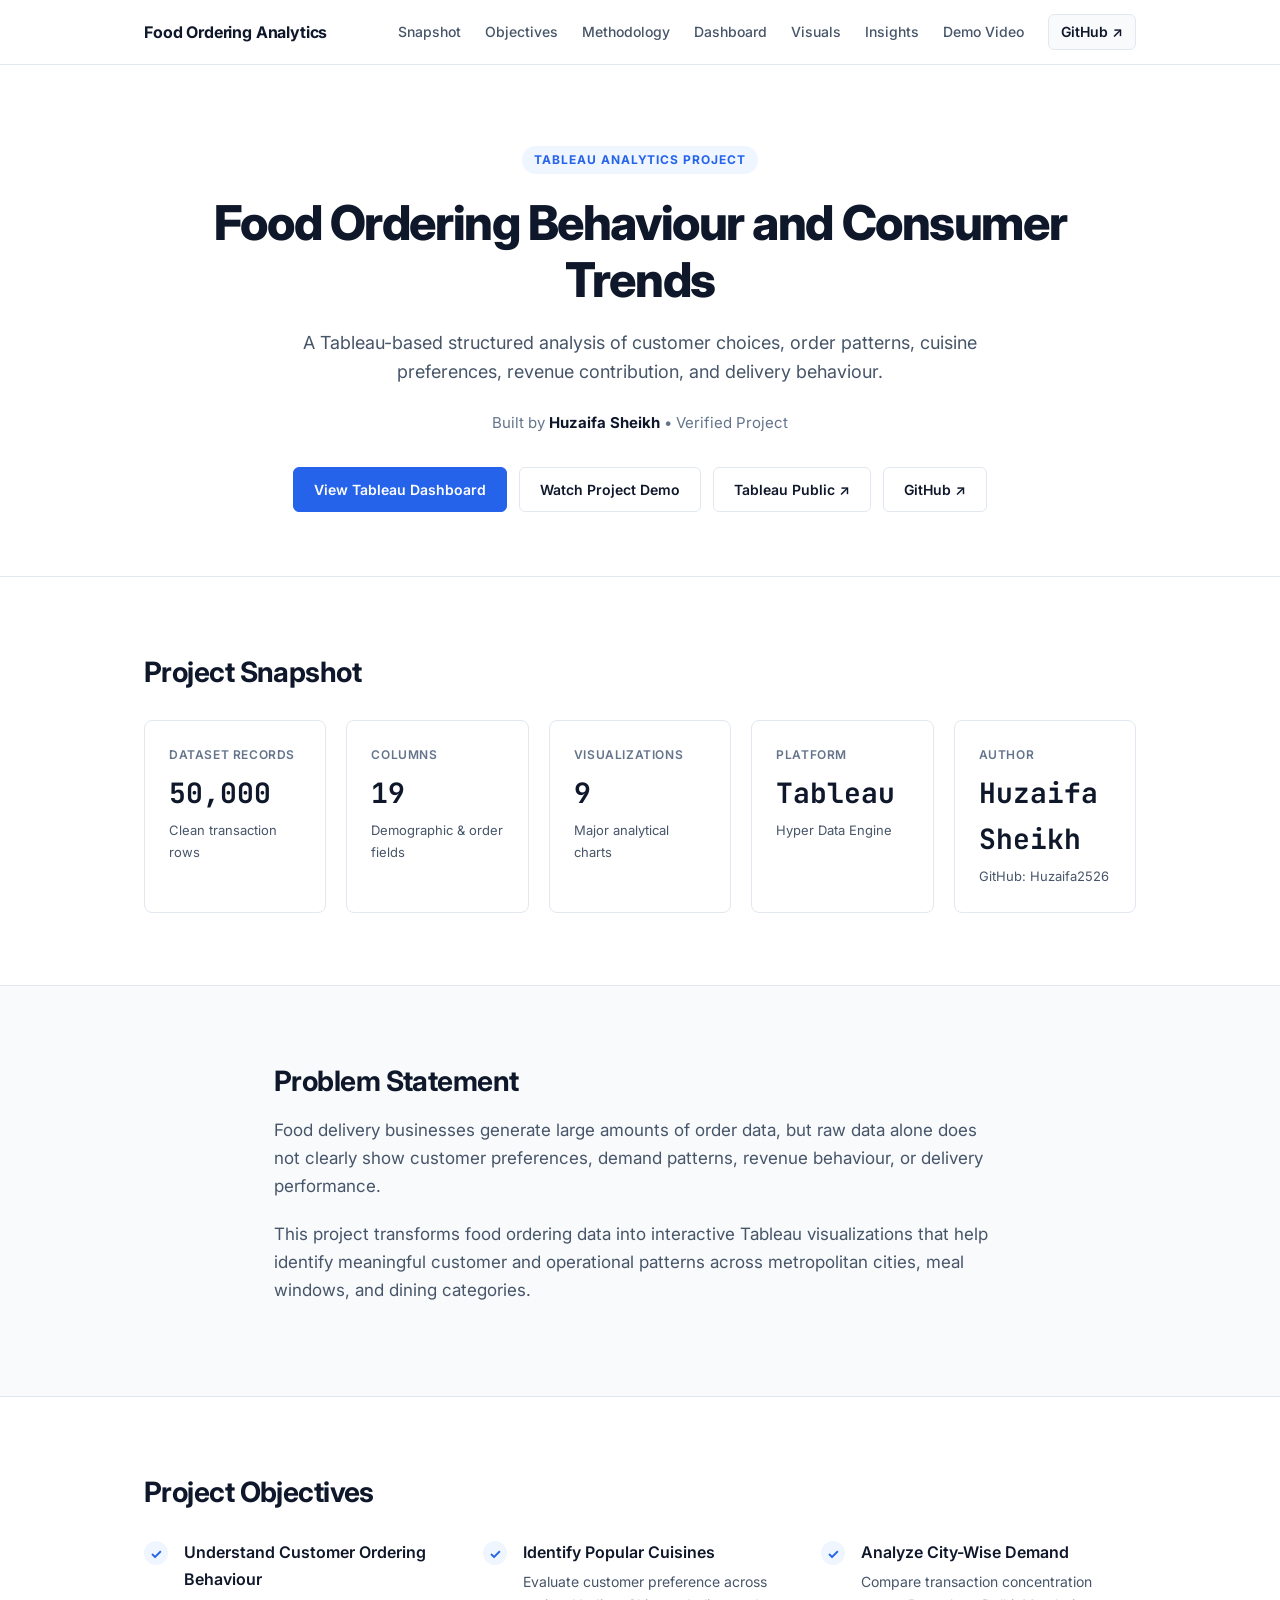
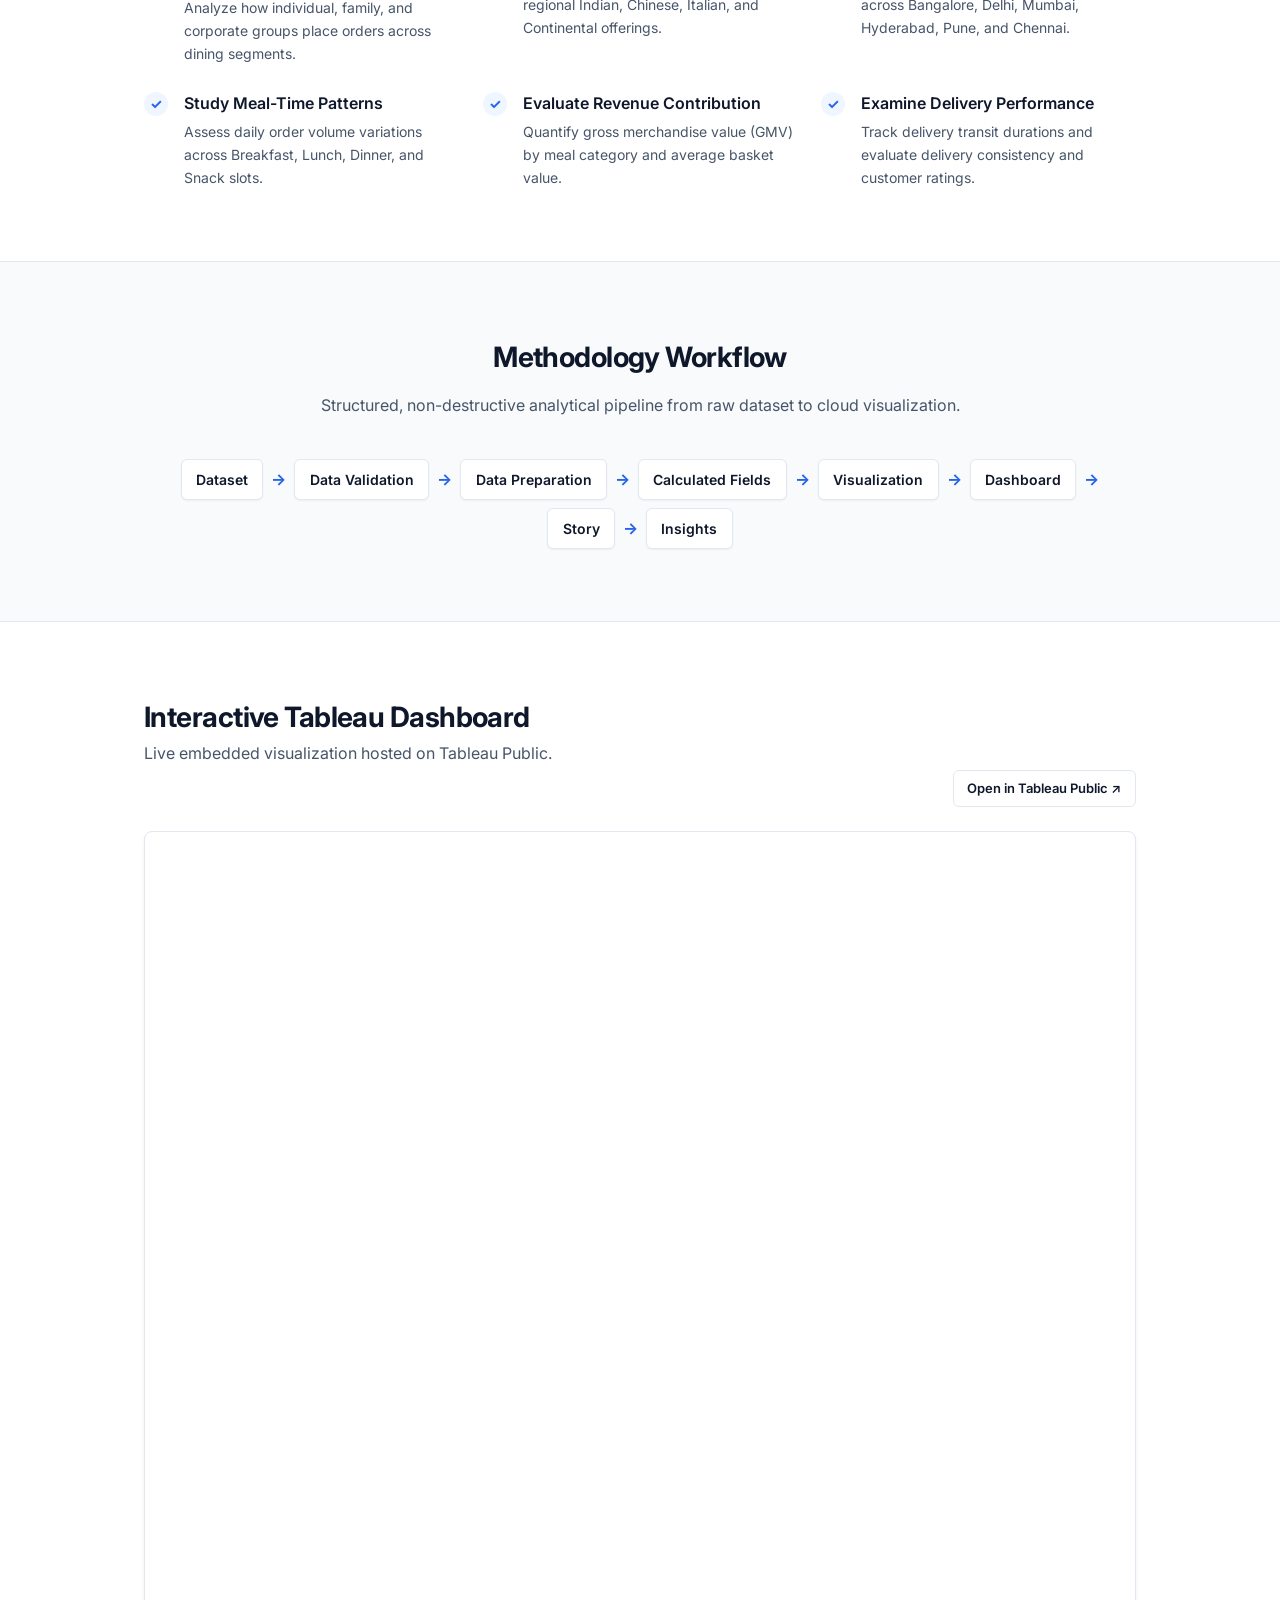
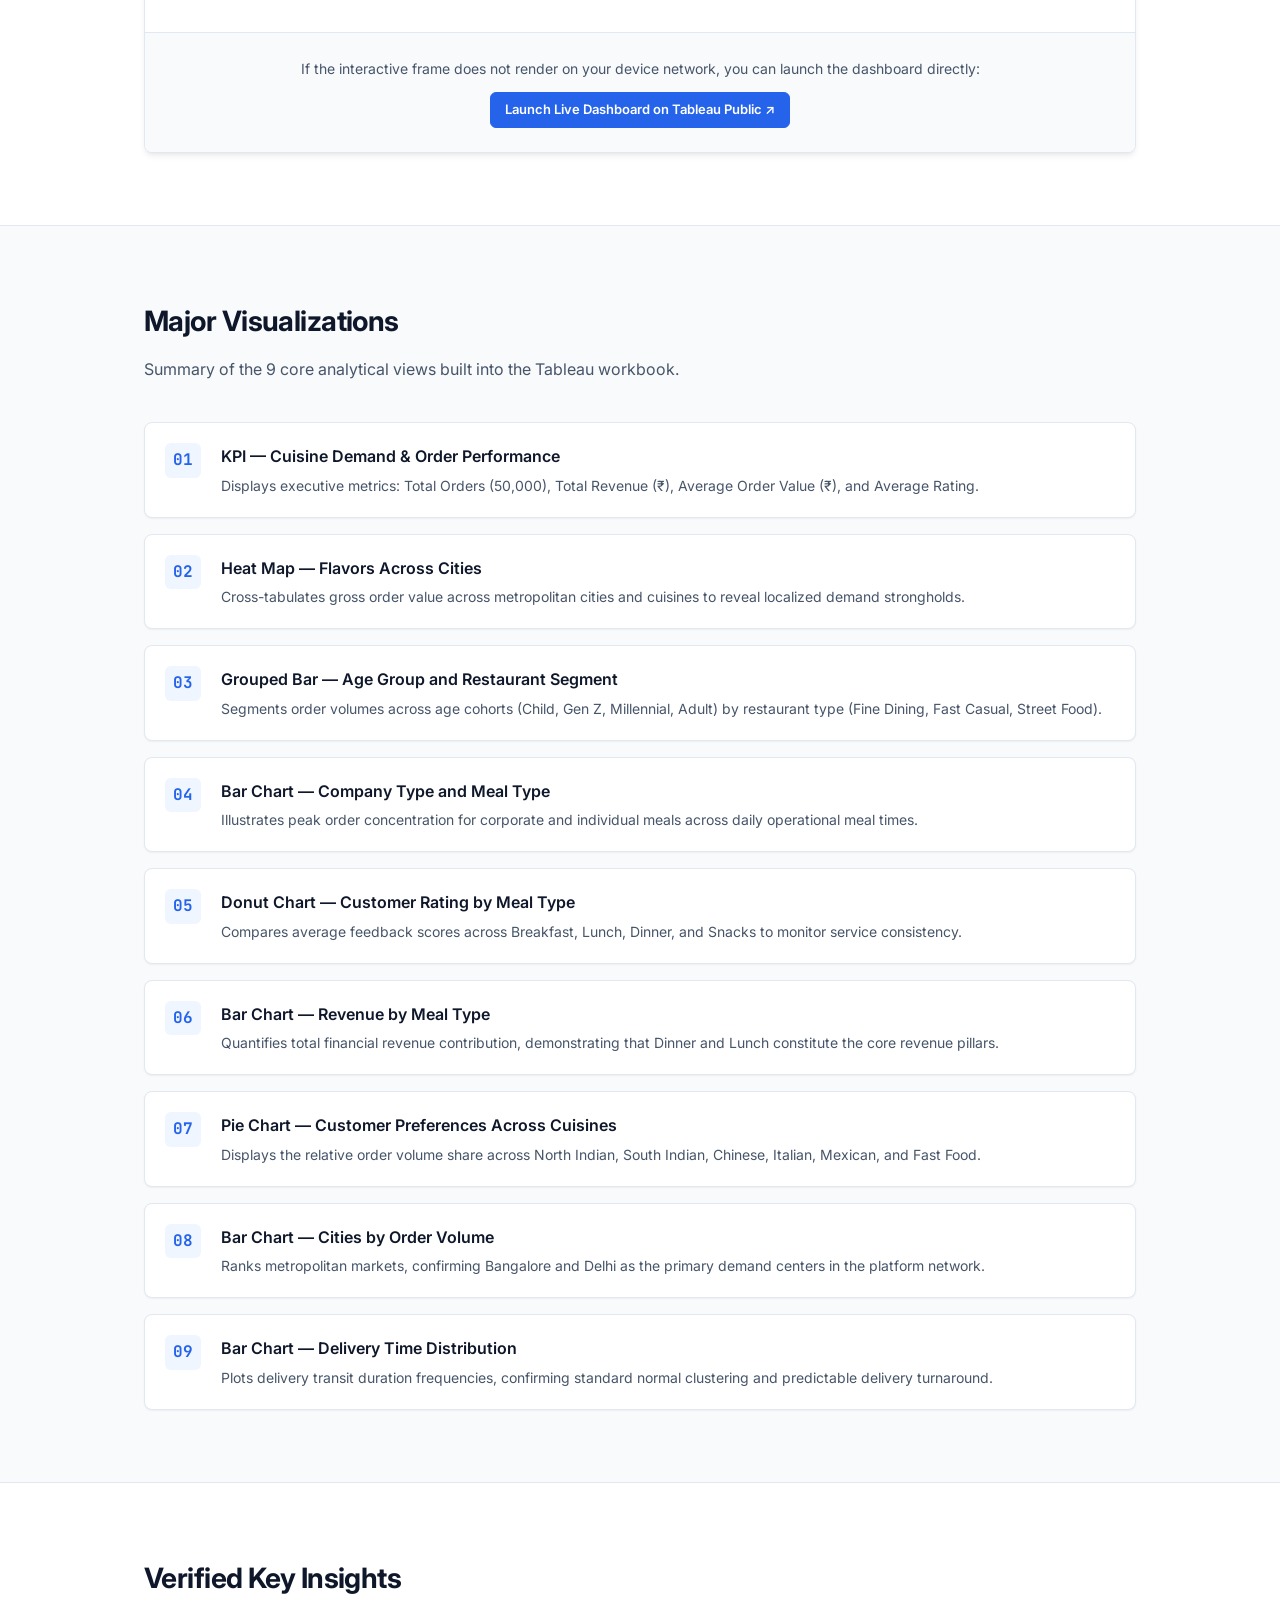
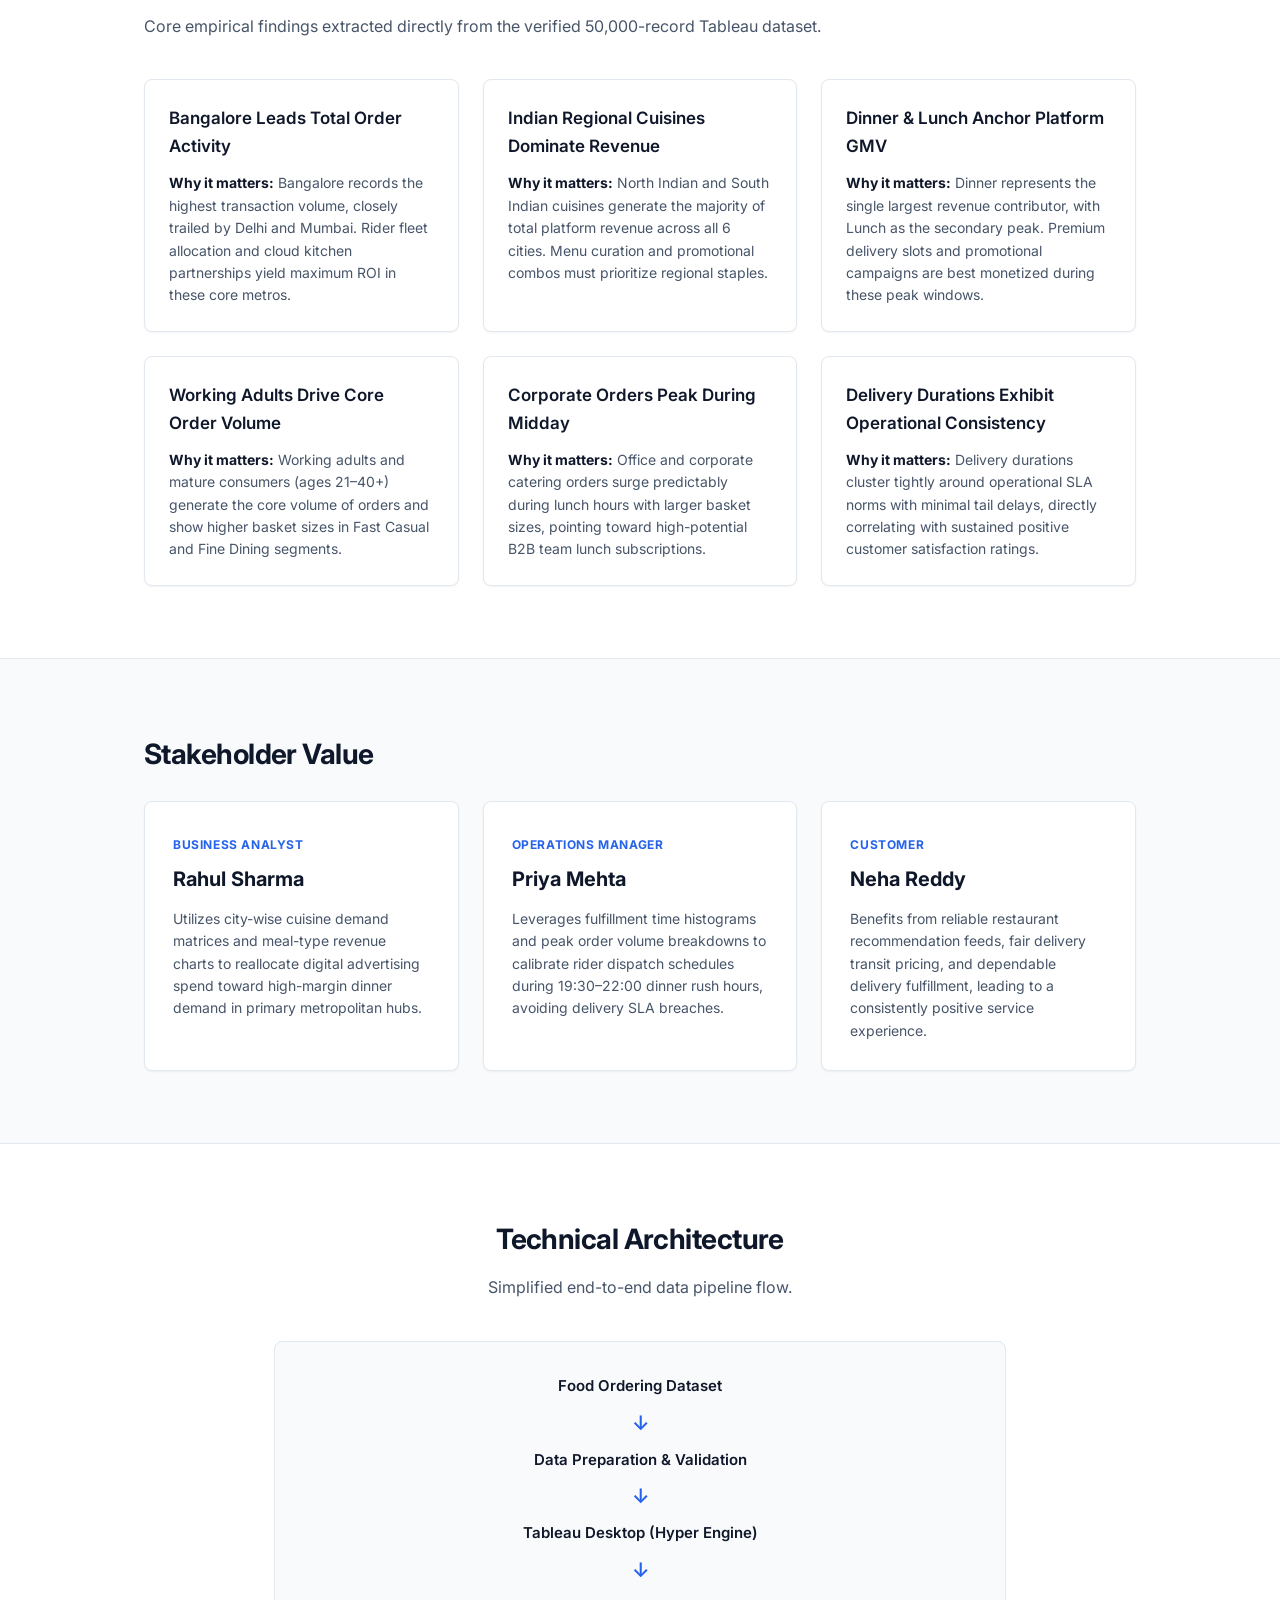
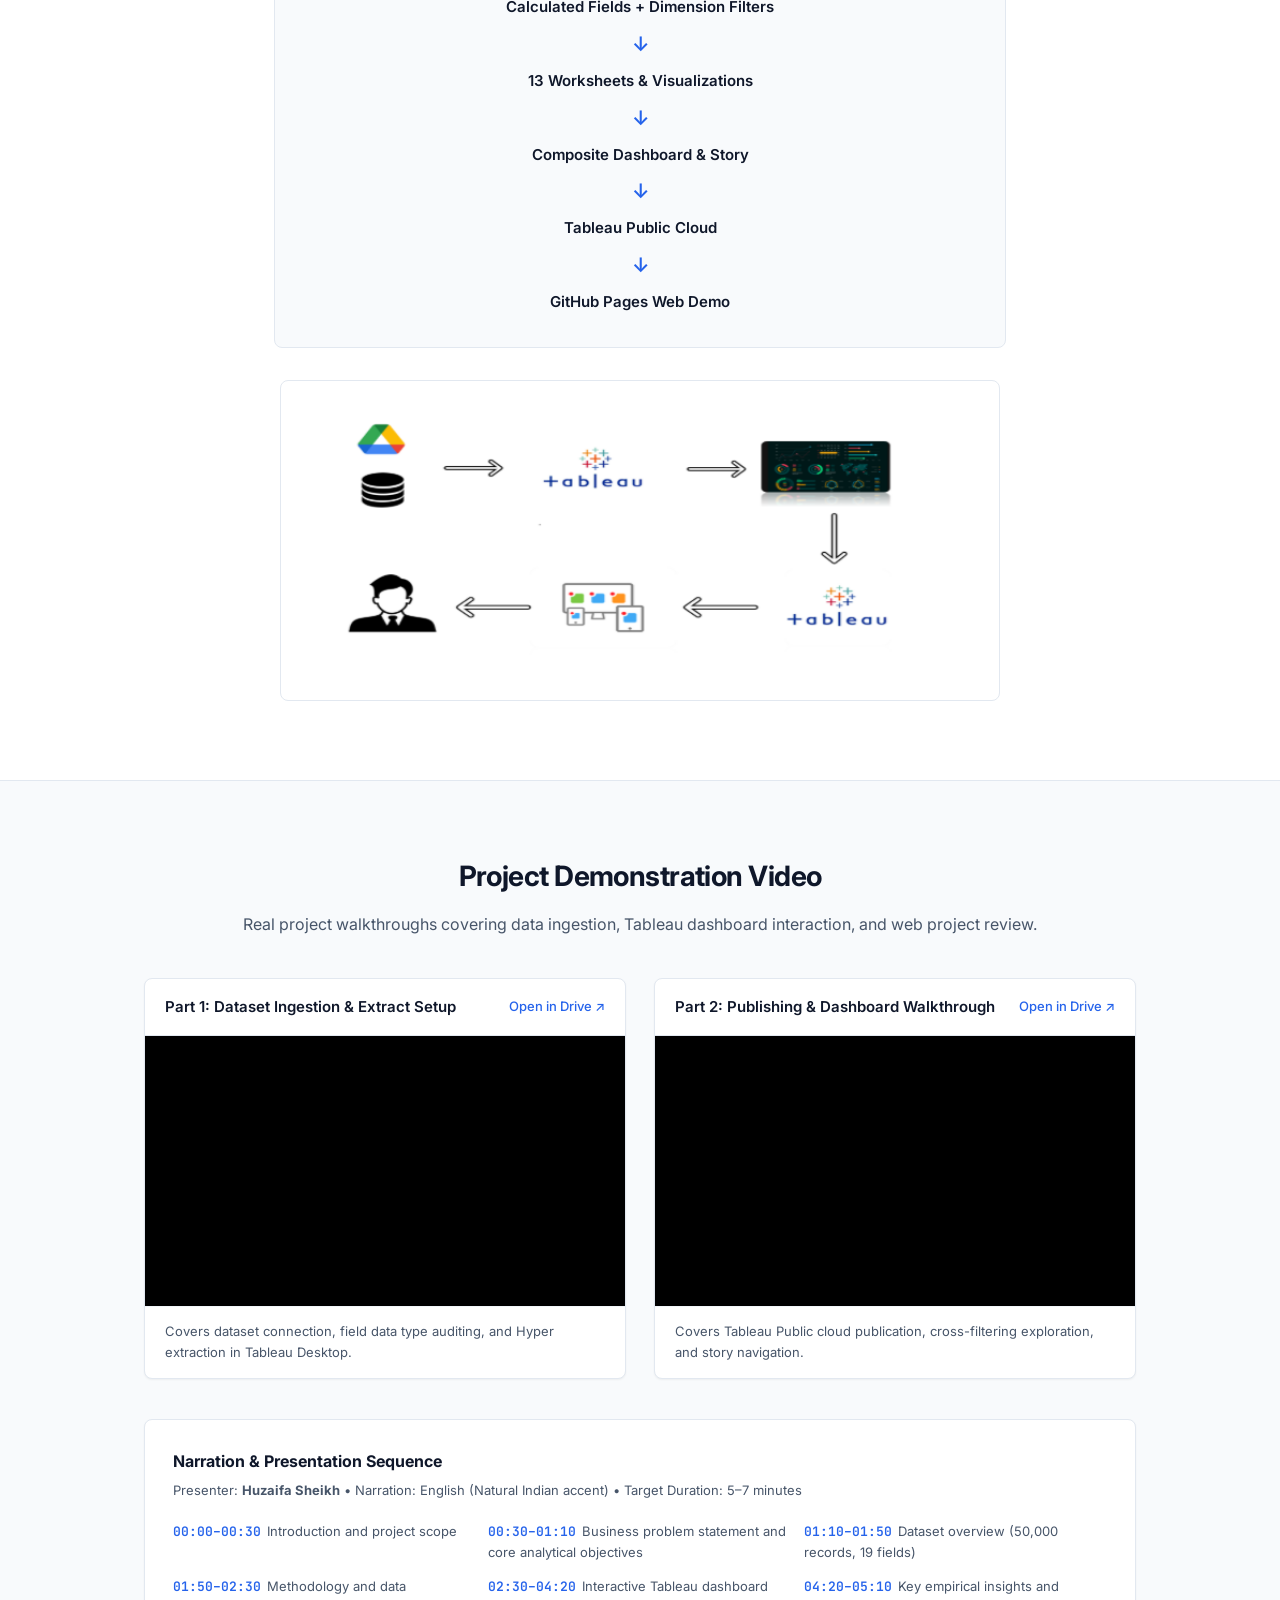
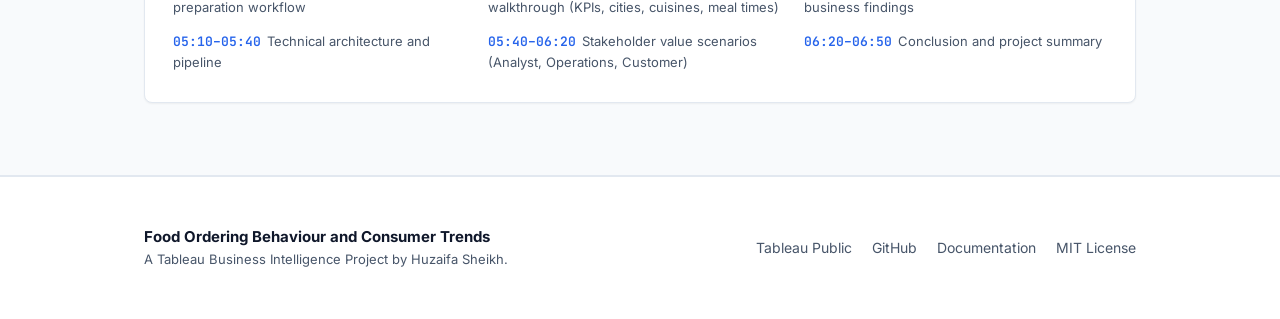
==== commit cb0a6a32: "feat: add clean GitHub Pages demo website" ====
--- a/demo/index.html
+++ b/demo/index.html
@@ -3,569 +3,446 @@
 <head>
   <meta charset="UTF-8">
   <meta name="viewport" content="width=device-width, initial-scale=1.0">
-  <title>Food Ordering Behaviour & Consumer Trends | Huzaifa Sheikh</title>
-  <meta name="description" content="A Structured Analysis of Choices and Habits - Interactive Tableau Business Intelligence & Analytics Project by Huzaifa Sheikh.">
+  <title>Food Ordering Behaviour and Consumer Trends — Tableau Project | Huzaifa Sheikh</title>
+  <meta name="description" content="A structured Tableau analysis of food ordering behaviour, customer choices, cuisine preferences, revenue contribution, and delivery patterns by Huzaifa Sheikh.">
   <link rel="stylesheet" href="style.css">
   <link rel="preconnect" href="https://fonts.googleapis.com">
   <link rel="preconnect" href="https://fonts.gstatic.com" crossorigin>
-  <link href="https://fonts.googleapis.com/css2?family=Plus+Jakarta+Sans:wght@400;500;600;700;800&family=JetBrains+Mono:wght@400;500&display=swap" rel="stylesheet">
+  <link href="https://fonts.googleapis.com/css2?family=Inter:wght@400;500;600;700&family=JetBrains+Mono:wght@400;500&display=swap" rel="stylesheet">
 </head>
 <body>
 
-  <!-- Navigation -->
-  <header class="site-header">
-    <div class="nav-container">
-      <a href="#hero" class="brand-logo">
-        <span class="logo-badge">BI</span>
-        <span class="logo-text">Food Ordering Analytics</span>
+  <!-- Minimal Top Navigation -->
+  <header class="header">
+    <div class="container header-container">
+      <a href="#top" class="brand">
+        <span class="brand-title">Food Ordering Analytics</span>
       </a>
-      <nav class="nav-links">
-        <a href="#overview">Overview</a>
-        <a href="#dataset">Dataset</a>
-        <a href="#visualizations">Visualizations</a>
+      <nav class="nav">
+        <a href="#snapshot">Snapshot</a>
+        <a href="#objectives">Objectives</a>
+        <a href="#methodology">Methodology</a>
         <a href="#dashboard">Dashboard</a>
+        <a href="#visualizations">Visuals</a>
         <a href="#insights">Insights</a>
-        <a href="#scenarios">Scenarios</a>
-        <a href="#demo-video">Videos</a>
-        <a href="https://github.com/Huzaifa2526/SkillWallet" target="_blank" rel="noopener" class="nav-btn-github">GitHub</a>
+        <a href="#video">Demo Video</a>
+        <a href="https://github.com/Huzaifa2526/SkillWallet" target="_blank" rel="noopener" class="nav-github">GitHub &nearr;</a>
       </nav>
     </div>
   </header>
 
-  <main>
-    <!-- Hero Section -->
-    <section id="hero" class="hero-section">
-      <div class="hero-content">
-        <div class="hero-pill">Tableau Public &bull; Business Intelligence Portfolio</div>
-        <h1 class="hero-title">
-          Food Ordering Behaviour &amp; Consumer Trends
-        </h1>
+  <main id="top">
+    <!-- 1. Hero Section -->
+    <section class="hero-section">
+      <div class="container text-center">
+        <div class="tag">Tableau Analytics Project</div>
+        <h1 class="hero-title">Food Ordering Behaviour and Consumer Trends</h1>
         <p class="hero-subtitle">
-          A Structured Analysis of Choices and Habits across 50,000 Transactions in Major Indian Metropolitan Hubs
+          A Tableau-based structured analysis of customer choices, order patterns, cuisine preferences, revenue contribution, and delivery behaviour.
         </p>
-        <div class="hero-author-meta">
-          <span>Prepared by <strong>Huzaifa Sheikh</strong></span>
-          <span class="meta-dot">&bull;</span>
-          <span>Verified Tableau Project (14/14 Tests Passed)</span>
-        </div>
-        <div class="hero-cta-group">
-          <a href="#dashboard" class="btn btn-primary">
-            <svg class="btn-icon" viewBox="0 0 24 24" fill="none" stroke="currentColor" stroke-width="2"><path d="M3 3v18h18"/><path d="M18 9l-5 5-4-4-6 6"/></svg>
-            Interactive Dashboard
+        <p class="author-line">Built by <strong>Huzaifa Sheikh</strong> &bull; Verified Project</p>
+        <div class="hero-buttons">
+          <a href="#dashboard" class="btn btn-primary">View Tableau Dashboard</a>
+          <a href="#video" class="btn btn-outline">Watch Project Demo</a>
+          <a href="https://public.tableau.com/views/FoodOrderingBehaviourandConsumerTrend_Huzaifa/Dashboard1?:language=en-US&:display_count=n&:origin=viz_share_link" target="_blank" rel="noopener" class="btn btn-outline">Tableau Public &nearr;</a>
+          <a href="https://github.com/Huzaifa2526/SkillWallet" target="_blank" rel="noopener" class="btn btn-outline">GitHub &nearr;</a>
+        </div>
+      </div>
+    </section>
+
+    <!-- 2. Project Snapshot -->
+    <section id="snapshot" class="section border-top">
+      <div class="container">
+        <h2 class="section-title">Project Snapshot</h2>
+        <div class="snapshot-grid">
+          <div class="snapshot-card">
+            <span class="snapshot-label">Dataset Records</span>
+            <span class="snapshot-value">50,000</span>
+            <span class="snapshot-sub">Clean transaction rows</span>
+          </div>
+          <div class="snapshot-card">
+            <span class="snapshot-label">Columns</span>
+            <span class="snapshot-value">19</span>
+            <span class="snapshot-sub">Demographic &amp; order fields</span>
+          </div>
+          <div class="snapshot-card">
+            <span class="snapshot-label">Visualizations</span>
+            <span class="snapshot-value">9</span>
+            <span class="snapshot-sub">Major analytical charts</span>
+          </div>
+          <div class="snapshot-card">
+            <span class="snapshot-label">Platform</span>
+            <span class="snapshot-value">Tableau</span>
+            <span class="snapshot-sub">Hyper Data Engine</span>
+          </div>
+          <div class="snapshot-card">
+            <span class="snapshot-label">Author</span>
+            <span class="snapshot-value">Huzaifa Sheikh</span>
+            <span class="snapshot-sub">GitHub: Huzaifa2526</span>
+          </div>
+        </div>
+      </div>
+    </section>
+
+    <!-- 3. Problem Statement -->
+    <section id="problem" class="section bg-light">
+      <div class="container narrow">
+        <h2 class="section-title">Problem Statement</h2>
+        <p class="section-text">
+          Food delivery businesses generate large amounts of order data, but raw data alone does not clearly show customer preferences, demand patterns, revenue behaviour, or delivery performance.
+        </p>
+        <p class="section-text">
+          This project transforms food ordering data into interactive Tableau visualizations that help identify meaningful customer and operational patterns across metropolitan cities, meal windows, and dining categories.
+        </p>
+      </div>
+    </section>
+
+    <!-- 4. Objectives -->
+    <section id="objectives" class="section">
+      <div class="container">
+        <h2 class="section-title">Project Objectives</h2>
+        <div class="objectives-grid">
+          <div class="objective-item">
+            <div class="check-icon">&check;</div>
+            <div>
+              <h3>Understand Customer Ordering Behaviour</h3>
+              <p>Analyze how individual, family, and corporate groups place orders across dining segments.</p>
+            </div>
+          </div>
+          <div class="objective-item">
+            <div class="check-icon">&check;</div>
+            <div>
+              <h3>Identify Popular Cuisines</h3>
+              <p>Evaluate customer preference across regional Indian, Chinese, Italian, and Continental offerings.</p>
+            </div>
+          </div>
+          <div class="objective-item">
+            <div class="check-icon">&check;</div>
+            <div>
+              <h3>Analyze City-Wise Demand</h3>
+              <p>Compare transaction concentration across Bangalore, Delhi, Mumbai, Hyderabad, Pune, and Chennai.</p>
+            </div>
+          </div>
+          <div class="objective-item">
+            <div class="check-icon">&check;</div>
+            <div>
+              <h3>Study Meal-Time Patterns</h3>
+              <p>Assess daily order volume variations across Breakfast, Lunch, Dinner, and Snack slots.</p>
+            </div>
+          </div>
+          <div class="objective-item">
+            <div class="check-icon">&check;</div>
+            <div>
+              <h3>Evaluate Revenue Contribution</h3>
+              <p>Quantify gross merchandise value (GMV) by meal category and average basket value.</p>
+            </div>
+          </div>
+          <div class="objective-item">
+            <div class="check-icon">&check;</div>
+            <div>
+              <h3>Examine Delivery Performance</h3>
+              <p>Track delivery transit durations and evaluate delivery consistency and customer ratings.</p>
+            </div>
+          </div>
+        </div>
+      </div>
+    </section>
+
+    <!-- 5. Methodology -->
+    <section id="methodology" class="section bg-light">
+      <div class="container text-center">
+        <h2 class="section-title">Methodology Workflow</h2>
+        <p class="section-subtitle">Structured, non-destructive analytical pipeline from raw dataset to cloud visualization.</p>
+        
+        <div class="flow-container">
+          <div class="flow-step">Dataset</div>
+          <div class="flow-arrow">&rarr;</div>
+          <div class="flow-step">Data Validation</div>
+          <div class="flow-arrow">&rarr;</div>
+          <div class="flow-step">Data Preparation</div>
+          <div class="flow-arrow">&rarr;</div>
+          <div class="flow-step">Calculated Fields</div>
+          <div class="flow-arrow">&rarr;</div>
+          <div class="flow-step">Visualization</div>
+          <div class="flow-arrow">&rarr;</div>
+          <div class="flow-step">Dashboard</div>
+          <div class="flow-arrow">&rarr;</div>
+          <div class="flow-step">Story</div>
+          <div class="flow-arrow">&rarr;</div>
+          <div class="flow-step">Insights</div>
+        </div>
+      </div>
+    </section>
+
+    <!-- 6. Tableau Dashboard Embed -->
+    <section id="dashboard" class="section">
+      <div class="container">
+        <div class="dashboard-header">
+          <div>
+            <h2 class="section-title mb-0">Interactive Tableau Dashboard</h2>
+            <p class="section-subtitle">Live embedded visualization hosted on Tableau Public.</p>
+          </div>
+          <a href="https://public.tableau.com/views/FoodOrderingBehaviourandConsumerTrend_Huzaifa/Dashboard1?:language=en-US&:display_count=n&:origin=viz_share_link" target="_blank" rel="noopener" class="btn btn-outline btn-sm">
+            Open in Tableau Public &nearr;
           </a>
-          <a href="https://public.tableau.com/views/FoodOrderingBehaviourandConsumerTrend_Huzaifa/Dashboard1?:language=en-US&:display_count=n&:origin=viz_share_link" target="_blank" rel="noopener" class="btn btn-secondary">
-            Tableau Public Live Viz
-          </a>
-          <a href="https://github.com/Huzaifa2526/SkillWallet" target="_blank" rel="noopener" class="btn btn-outline">
-            GitHub Repository
-          </a>
-          <a href="#demo-video" class="btn btn-outline">
-            Watch Walkthrough
-          </a>
-        </div>
-      </div>
-    </section>
-
-    <!-- KPI Metric Strip -->
-    <section class="kpi-strip">
-      <div class="kpi-grid">
-        <div class="kpi-card">
-          <div class="kpi-number" data-target="50000">50,000</div>
-          <div class="kpi-label">Analyzed Orders</div>
-          <div class="kpi-desc">Verified transactional records</div>
-        </div>
-        <div class="kpi-card">
-          <div class="kpi-number" data-target="6">6</div>
-          <div class="kpi-label">Metropolitan Hubs</div>
-          <div class="kpi-desc">Bangalore, Delhi, Mumbai, etc.</div>
-        </div>
-        <div class="kpi-card">
-          <div class="kpi-number" data-target="19">19</div>
-          <div class="kpi-label">Dataset Attributes</div>
-          <div class="kpi-desc">Demographics, orders &amp; delivery</div>
-        </div>
-        <div class="kpi-card">
-          <div class="kpi-number" data-target="13">13</div>
-          <div class="kpi-label">Analytical Worksheets</div>
-          <div class="kpi-desc">Plus 1 Dashboard &amp; 1 Storyboard</div>
-        </div>
-      </div>
-    </section>
-
-    <!-- Overview & Problem Statement -->
-    <section id="overview" class="content-section">
-      <div class="section-header">
-        <div class="section-tag">Strategic Context</div>
-        <h2>Project Overview &amp; Business Objectives</h2>
-        <p class="section-lead">
-          The on-demand food delivery landscape demands precision in demand forecasting, fleet management, and consumer cohort personalization.
-        </p>
-      </div>
-
-      <div class="grid-2-col">
-        <div class="feature-card">
-          <div class="feature-icon">&#x1F4CA;</div>
-          <h3>The Business Problem</h3>
-          <p>
-            Food delivery platforms experience acute volatility in order volume, shifting customer tastes across metropolitan cities, and operational delivery bottlenecks during peak rush windows. Without consolidated intelligence, aggregators suffer from delayed fulfillments, misallocated rider fleets, and inefficient marketing spend.
-          </p>
-          <ul class="styled-list">
-            <li>Unpredictable demand spikes across lunch and dinner slots.</li>
-            <li>Regional taste divergence between North Indian and South Indian cuisines.</li>
-            <li>Fluctuating customer satisfaction scores tied directly to fulfillment delays.</li>
-          </ul>
-        </div>
-
-        <div class="feature-card">
-          <div class="feature-icon">&#x1F3AF;</div>
-          <h3>Analytical Objectives</h3>
-          <p>
-            This project ingests 50,000 empirical transactions to model consumer behavior, pinpoint regional demand hotspots, and provide actionable operational recommendations for decision makers.
-          </p>
-          <ul class="styled-list">
-            <li>Map revenue contribution across 4 meal types and 6 culinary categories.</li>
-            <li>Evaluate age-based demographic preferences across restaurant formats.</li>
-            <li>Track delivery duration distributions to safeguard customer rating benchmarks.</li>
-          </ul>
-        </div>
-      </div>
-    </section>
-
-    <!-- Dataset Overview -->
-    <section id="dataset" class="content-section bg-alt">
-      <div class="section-header">
-        <div class="section-tag">Data Architecture</div>
-        <h2>Dataset Characteristics &amp; Validation</h2>
-        <p class="section-lead">
-          Built upon <code>food_ordering_behaviour_dataset.csv</code>, extracted into a high-performance Tableau Hyper engine database.
-        </p>
-      </div>
-
-      <div class="dataset-meta-box">
-        <div class="dataset-summary">
-          <div><strong>Total Transactions:</strong> 50,000 rows</div>
-          <div><strong>Total Attributes:</strong> 19 features</div>
-          <div><strong>Extract Format:</strong> Tableau Hyper Extract (SHA-256 Verified)</div>
-          <div><strong>Quality Audit:</strong> 100% Completeness, 0 Nulls in key dimensions</div>
-        </div>
-      </div>
-
-      <div class="table-container">
-        <table class="data-table">
-          <thead>
-            <tr>
-              <th>Field Name</th>
-              <th>Data Type</th>
-              <th>Tableau Role</th>
-              <th>Sample Categories / Description</th>
-            </tr>
-          </thead>
-          <tbody>
-            <tr>
-              <td><code>order_id</code></td>
-              <td>Integer</td>
-              <td>Dimension</td>
-              <td>Unique order transaction key (50,000 distinct)</td>
-            </tr>
-            <tr>
-              <td><code>user_id</code></td>
-              <td>Integer</td>
-              <td>Dimension</td>
-              <td>Customer identification number (8,933 distinct users)</td>
-            </tr>
-            <tr>
-              <td><code>city</code></td>
-              <td>String</td>
-              <td>Dimension</td>
-              <td>Bangalore, Delhi, Mumbai, Hyderabad, Pune, Chennai</td>
-            </tr>
-            <tr>
-              <td><code>cuisine</code></td>
-              <td>String</td>
-              <td>Dimension</td>
-              <td>North Indian, South Indian, Chinese, Italian, Mexican, Fast Food</td>
-            </tr>
-            <tr>
-              <td><code>meal_type</code></td>
-              <td>String</td>
-              <td>Dimension</td>
-              <td>Breakfast, Lunch, Dinner, Snack</td>
-            </tr>
-            <tr>
-              <td><code>restaurant_type</code></td>
-              <td>String</td>
-              <td>Dimension</td>
-              <td>Fine Dining, Fast Casual, Street Food</td>
-            </tr>
-            <tr>
-              <td><code>order_value</code></td>
-              <td>Integer</td>
-              <td>Measure</td>
-              <td>Gross transaction value in Indian Rupees (₹)</td>
-            </tr>
-            <tr>
-              <td><code>time_taken_to_order</code></td>
-              <td>Integer</td>
-              <td>Measure</td>
-              <td>Total fulfillment transit duration in minutes</td>
-            </tr>
-            <tr>
-              <td><code>rating_given</code></td>
-              <td>Integer</td>
-              <td>Measure</td>
-              <td>Customer feedback rating (1 to 5 stars)</td>
-            </tr>
-            <tr>
-              <td><code>company</code></td>
-              <td>String</td>
-              <td>Dimension</td>
-              <td>Corporate, Individual, Family, Friends ordering context</td>
-            </tr>
-          </tbody>
-        </table>
-      </div>
-    </section>
-
-    <!-- Technical Architecture -->
-    <section id="architecture" class="content-section">
-      <div class="section-header">
-        <div class="section-tag">Pipeline Workflow</div>
-        <h2>Technical Architecture</h2>
-        <p class="section-lead">
-          Systematic data flow from raw transactional ingestion to cloud visualization and public stakeholder dissemination.
-        </p>
-      </div>
-
-      <div class="architecture-container">
-        <img src="assets/architecture.png" alt="Technical Architecture Pipeline Diagram" class="arch-diagram-img">
-        <div class="pipeline-steps">
-          <div class="pipeline-step">
-            <div class="step-num">1</div>
-            <h4>Data Ingestion</h4>
-            <p>Ingestion of 50,000 records from Google Drive / CSV into Tableau Hyper Engine.</p>
-          </div>
-          <div class="pipeline-step">
-            <div class="step-num">2</div>
-            <h4>Data Modeling</h4>
-            <p>Null checks, data type casting, and binning for Age and Delivery Times.</p>
-          </div>
-          <div class="pipeline-step">
-            <div class="step-num">3</div>
-            <h4>Visual Analytics</h4>
-            <p>Building 13 worksheets, executive KPI cards, and cross-filter matrices.</p>
-          </div>
-          <div class="pipeline-step">
-            <div class="step-num">4</div>
-            <h4>Cloud &amp; Web Dissemination</h4>
-            <p>Publishing to Tableau Public Cloud and embedding into GitHub Pages.</p>
-          </div>
-        </div>
-      </div>
-    </section>
-
-    <!-- Visualizations Breakdown -->
-    <section id="visualizations" class="content-section bg-alt">
-      <div class="section-header">
-        <div class="section-tag">Core Analytics</div>
-        <h2>Key Visualization Breakdown</h2>
-        <p class="section-lead">
-          Nine comprehensive visualization categories providing 360-degree visibility into customer habits.
-        </p>
-      </div>
-
-      <div class="viz-cards-grid">
-        <div class="viz-card">
-          <div class="viz-badge">KPI Cards</div>
-          <h4>Executive Metrics Strip</h4>
-          <p>Instant clarity on Total Orders (50,000), Total Revenue (₹), Average Order Value, and Customer Rating benchmarks.</p>
-        </div>
-        <div class="viz-card">
-          <div class="viz-badge">Heat Map / Matrix</div>
-          <h4>Flavours Across Cities</h4>
-          <p>Cross-tabulates Gross Revenue across 6 metropolitan cities and 6 cuisines to reveal geographical taste strongholds.</p>
-        </div>
-        <div class="viz-card">
-          <div class="viz-badge">Grouped Bar Chart</div>
-          <h4>Age Cohort &amp; Dining Formats</h4>
-          <p>Correlates binned Age Groups with restaurant types, illustrating adult dominance in Fast Casual and Fine Dining.</p>
-        </div>
-        <div class="viz-card">
-          <div class="viz-badge">Matrix Breakdown</div>
-          <h4>Corporate vs Individual Meal Types</h4>
-          <p>Analyzes corporate order volume spikes during weekday lunch and dinner operational slots.</p>
-        </div>
-        <div class="viz-card">
-          <div class="viz-badge">Categorical Bar Chart</div>
-          <h4>Customer Rating by Meal Type</h4>
-          <p>Evaluates service consistency and customer ratings across Breakfast, Lunch, Dinner, and Snack meal windows.</p>
-        </div>
-        <div class="viz-card">
-          <div class="viz-badge">Revenue Bar Chart</div>
-          <h4>Revenue Contribution by Meal Type</h4>
-          <p>Quantifies Dinner and Lunch as the twin primary GMV pillars sustaining overall platform financial performance.</p>
-        </div>
-        <div class="viz-card">
-          <div class="viz-badge">Volume Distribution</div>
-          <h4>Cuisine Popularity Distribution</h4>
-          <p>Shows overwhelming platform volume affinity for North Indian and South Indian cuisines, followed by Chinese.</p>
-        </div>
-        <div class="viz-card">
-          <div class="viz-badge">Geographic Volume</div>
-          <h4>Cities by Order Volume</h4>
-          <p>Ranks metropolitan markets, confirming Bangalore and Delhi as the primary demand generation epicenters.</p>
-        </div>
-        <div class="viz-card">
-          <div class="viz-badge">Histogram</div>
-          <h4>Delivery Duration Distribution</h4>
-          <p>Displays normal distribution clustering of order fulfillment times, confirming predictable delivery SLA adherence.</p>
-        </div>
-      </div>
-    </section>
-
-    <!-- Interactive Tableau Dashboard -->
-    <section id="dashboard" class="content-section">
-      <div class="section-header">
-        <div class="section-tag">Live Demonstration</div>
-        <h2>Interactive Tableau Dashboard</h2>
-        <p class="section-lead">
-          Explore the live published visualization directly embedded below from Tableau Public.
-        </p>
-      </div>
-
-      <div class="dashboard-embed-wrapper">
-        <div class="dashboard-toolbar">
-          <div class="toolbar-title">
-            <span class="status-indicator"></span> Live View: <strong>Dashboard 1</strong>
-          </div>
-          <div class="toolbar-actions">
-            <a href="https://public.tableau.com/views/FoodOrderingBehaviourandConsumerTrend_Huzaifa/Dashboard1?:language=en-US&:display_count=n&:origin=viz_share_link" target="_blank" rel="noopener" class="btn btn-sm btn-outline">
-              Open Fullscreen on Tableau Public &nearr;
-            </a>
-          </div>
-        </div>
-        <div class="tableau-container">
+        </div>
+
+        <div class="tableau-embed-frame">
           <iframe 
             src="https://public.tableau.com/views/FoodOrderingBehaviourandConsumerTrend_Huzaifa/Dashboard1?:language=en-US&:display_count=n&:origin=viz_share_link&:embed=y&:showVizHome=n&:toolbar=yes" 
-            title="Food Ordering Behaviour and Consumer Trend - Tableau Dashboard" 
+            title="Food Ordering Behaviour and Consumer Trends Tableau Dashboard"
             class="tableau-iframe"
-            loading="lazy"
-            allowfullscreen>
+            loading="lazy">
           </iframe>
-        </div>
-      </div>
-    </section>
-
-    <!-- Key Insights -->
-    <section id="insights" class="content-section bg-alt">
-      <div class="section-header">
-        <div class="section-tag">Executive Summary</div>
-        <h2>Key Analytical Insights &amp; Strategic Value</h2>
-        <p class="section-lead">
-          Empirical findings derived directly from the verified 50,000-order Tableau model.
-        </p>
-      </div>
-
-      <div class="insights-grid">
-        <div class="insight-item">
-          <div class="insight-num">01</div>
-          <h4>Bangalore &amp; Delhi Lead Order Volume</h4>
-          <p>Bangalore records the single highest order volume, closely trailed by Delhi and Mumbai. Rider fleet allocation and dark-store onboarding generate the highest return in these primary hubs.</p>
-        </div>
-        <div class="insight-item">
-          <div class="insight-num">02</div>
-          <h4>Indian Regional Cuisines Dominate Billing</h4>
-          <p>North Indian and South Indian cuisines represent the dominant culinary categories across both order count and total gross billing across all six metropolitan areas.</p>
-        </div>
-        <div class="insight-item">
-          <div class="insight-num">03</div>
-          <h4>Dinner &amp; Lunch Anchor Platform GMV</h4>
-          <p>Dinner represents the largest gross revenue contributor, with Lunch as the secondary peak. Premium delivery slots and promotional meal combos are best monetized during these windows.</p>
-        </div>
-        <div class="insight-item">
-          <div class="insight-num">04</div>
-          <h4>Adult Consumers Drive Higher Basket Value</h4>
-          <p>Working adults and mature professionals (ages 21–40+) generate the core volume of orders and show high affinity for Fast Casual and Fine Dining segments.</p>
-        </div>
-        <div class="insight-item">
-          <div class="insight-num">05</div>
-          <h4>Corporate Orders Spike at Midday</h4>
-          <p>Orders categorized as corporate/office catering surge predictably during lunch hours with larger basket sizes, pointing toward high-potential B2B team lunch subscriptions.</p>
-        </div>
-        <div class="insight-item">
-          <div class="insight-num">06</div>
-          <h4>Delivery Times Exhibit SLA Consistency</h4>
-          <p>Delivery durations cluster tightly around predictable norms with minimal tail-end delays, directly correlating with sustained positive customer satisfaction ratings.</p>
-        </div>
-      </div>
-    </section>
-
-    <!-- Stakeholder Scenarios -->
-    <section id="scenarios" class="content-section">
-      <div class="section-header">
-        <div class="section-tag">Real-World Application</div>
-        <h2>Stakeholder Scenarios</h2>
-        <p class="section-lead">
-          How diverse cross-functional roles extract tangible decision support from this analytics solution.
-        </p>
-      </div>
-
-      <div class="scenarios-grid">
-        <div class="scenario-card">
-          <div class="scenario-role">Scenario 1 &bull; Business Analyst</div>
-          <h3>Rahul Sharma</h3>
-          <p class="scenario-context">Evaluates commercial performance, customer acquisition efficiency, and cuisine demand shifts.</p>
-          <div class="scenario-impact">
-            <strong>Key Benefit:</strong> Utilizes the City vs. Cuisine revenue matrix to reallocate digital advertising budgets toward high-margin Indian regional dinners in Tier-1 cities.
-          </div>
-        </div>
-
-        <div class="scenario-card">
-          <div class="scenario-role">Scenario 2 &bull; Operations Manager</div>
-          <h3>Priya Mehta</h3>
-          <p class="scenario-context">Responsible for driver fleet dispatching, transit SLA adherence, and restaurant prep efficiency.</p>
-          <div class="scenario-impact">
-            <strong>Key Benefit:</strong> Employs the delivery time distribution histogram to model peak driver demand between 19:30 and 22:00, mitigating transit bottlenecks.
-          </div>
-        </div>
-
-        <div class="scenario-card">
-          <div class="scenario-role">Scenario 3 &bull; End Customer</div>
-          <h3>Neha Reddy</h3>
-          <p class="scenario-context">A frequent app user seeking rapid delivery speed, fair delivery fees, and consistent meal quality.</p>
-          <div class="scenario-impact">
-            <strong>Key Benefit:</strong> Benefits from optimized restaurant recommendation feeds and dependable fulfillment SLAs, leading to sustained 4.5+ star service satisfaction.
-          </div>
-        </div>
-      </div>
-    </section>
-
-    <!-- Demonstration Video Section -->
-    <section id="demo-video" class="content-section bg-alt">
-      <div class="section-header">
-        <div class="section-tag">Project Demonstration</div>
-        <h2>Video Walkthroughs &amp; Demonstrations</h2>
-        <p class="section-lead">
-          Verified video demonstrations showcasing dataset loading, extract configuration, and interactive dashboard exploration.
-        </p>
-      </div>
-
-      <div class="video-grid">
-        <div class="video-card">
-          <div class="video-header">
-            <h4>Part 1: Dataset Ingestion &amp; Extract Setup</h4>
-            <a href="https://drive.google.com/file/d/1P-2juOgXIsgjyp1S3x7Zk0hI_UoCOwdy/view?usp=sharing" target="_blank" rel="noopener" class="video-link">
-              Open Video &nearr;
+          <div class="tableau-fallback">
+            <p>If the interactive frame does not render on your device network, you can launch the dashboard directly:</p>
+            <a href="https://public.tableau.com/views/FoodOrderingBehaviourandConsumerTrend_Huzaifa/Dashboard1?:language=en-US&:display_count=n&:origin=viz_share_link" target="_blank" rel="noopener" class="btn btn-primary btn-sm">
+              Launch Live Dashboard on Tableau Public &nearr;
             </a>
           </div>
-          <div class="video-player-wrapper">
-            <iframe 
-              src="https://drive.google.com/file/d/1P-2juOgXIsgjyp1S3x7Zk0hI_UoCOwdy/preview" 
-              title="Dataset Loading Demo" 
-              class="video-iframe" 
-              loading="lazy"
-              allowfullscreen>
-            </iframe>
-          </div>
-          <div class="video-footer">
-            Covers dataset loading, data type auditing, and Hyper extraction in Tableau Desktop.
-          </div>
-        </div>
-
-        <div class="video-card">
-          <div class="video-header">
-            <h4>Part 2: Publishing &amp; Dashboard Walkthrough</h4>
-            <a href="https://drive.google.com/file/d/1EGqiZxYGsHgL8gLxxz74CgU6mHn7xiiN/view?usp=sharing" target="_blank" rel="noopener" class="video-link">
-              Open Video &nearr;
-            </a>
-          </div>
-          <div class="video-player-wrapper">
-            <iframe 
-              src="https://drive.google.com/file/d/1EGqiZxYGsHgL8gLxxz74CgU6mHn7xiiN/preview" 
-              title="Publishing and Dashboard Walkthrough" 
-              class="video-iframe" 
-              loading="lazy"
-              allowfullscreen>
-            </iframe>
-          </div>
-          <div class="video-footer">
-            Covers Tableau Public cloud publication, interactive dashboard cross-filtering, and story navigation.
-          </div>
-        </div>
-      </div>
-    </section>
-
-    <!-- Documentation & Resources -->
-    <section id="docs" class="content-section">
-      <div class="section-header">
-        <div class="section-tag">Project Documentation</div>
-        <h2>Comprehensive Technical Documentation</h2>
-        <p class="section-lead">
-          Detailed technical guides authored for academic and mentor project evaluation.
-        </p>
-      </div>
-
-      <div class="docs-grid">
-        <a href="https://github.com/Huzaifa2526/SkillWallet/blob/main/docs/project-overview.md" target="_blank" rel="noopener" class="doc-item">
-          <div class="doc-icon">&#x1F4D6;</div>
-          <h4>Project Overview</h4>
-          <p>Problem context, target personas, and technology stack.</p>
-        </a>
-        <a href="https://github.com/Huzaifa2526/SkillWallet/blob/main/docs/methodology.md" target="_blank" rel="noopener" class="doc-item">
-          <div class="doc-icon">&#x2699;</div>
-          <h4>Methodology</h4>
-          <p>Analytical lifecycle, formulas, and dimensions.</p>
-        </a>
-        <a href="https://github.com/Huzaifa2526/SkillWallet/blob/main/docs/data-preparation.md" target="_blank" rel="noopener" class="doc-item">
-          <div class="doc-icon">&#x1F5C3;</div>
-          <h4>Data Preparation</h4>
-          <p>Complete 19-attribute field dictionary &amp; binning logic.</p>
-        </a>
-        <a href="https://github.com/Huzaifa2526/SkillWallet/blob/main/docs/visualizations.md" target="_blank" rel="noopener" class="doc-item">
-          <div class="doc-icon">&#x1F4CA;</div>
-          <h4>Visualizations Catalog</h4>
-          <p>Detailed analysis of all 9 core chart categories.</p>
-        </a>
-        <a href="https://github.com/Huzaifa2526/SkillWallet/blob/main/docs/dashboard.md" target="_blank" rel="noopener" class="doc-item">
-          <div class="doc-icon">&#x1F5A5;</div>
-          <h4>Dashboard &amp; Story</h4>
-          <p>Layout architecture and the 2-minute mentor walkthrough.</p>
-        </a>
-        <a href="https://github.com/Huzaifa2526/SkillWallet/blob/main/docs/insights.md" target="_blank" rel="noopener" class="doc-item">
-          <div class="doc-icon">&#x1F4A1;</div>
-          <h4>Business Insights</h4>
-          <p>Strategic takeaways and operational recommendations matrix.</p>
-        </a>
-        <a href="https://github.com/Huzaifa2526/SkillWallet/blob/main/docs/performance-testing.md" target="_blank" rel="noopener" class="doc-item">
-          <div class="doc-icon">&#x2705;</div>
-          <h4>Performance Testing</h4>
-          <p>14-point test suite results and web performance benchmarks.</p>
-        </a>
-        <a href="https://github.com/Huzaifa2526/SkillWallet/blob/main/docs/evaluation-checklist.md" target="_blank" rel="noopener" class="doc-item">
-          <div class="doc-icon">&#x2611;</div>
-          <h4>Evaluation Checklist</h4>
-          <p>Comprehensive mentor evaluation criteria and verification status.</p>
-        </a>
+        </div>
+      </div>
+    </section>
+
+    <!-- 7. Visualizations Breakdown -->
+    <section id="visualizations" class="section bg-light">
+      <div class="container">
+        <h2 class="section-title">Major Visualizations</h2>
+        <p class="section-subtitle">Summary of the 9 core analytical views built into the Tableau workbook.</p>
+
+        <div class="viz-list">
+          <div class="viz-row">
+            <span class="viz-num">01</span>
+            <div class="viz-content">
+              <h3>KPI — Cuisine Demand &amp; Order Performance</h3>
+              <p>Displays executive metrics: Total Orders (50,000), Total Revenue (₹), Average Order Value (₹), and Average Rating.</p>
+            </div>
+          </div>
+          <div class="viz-row">
+            <span class="viz-num">02</span>
+            <div class="viz-content">
+              <h3>Heat Map — Flavors Across Cities</h3>
+              <p>Cross-tabulates gross order value across metropolitan cities and cuisines to reveal localized demand strongholds.</p>
+            </div>
+          </div>
+          <div class="viz-row">
+            <span class="viz-num">03</span>
+            <div class="viz-content">
+              <h3>Grouped Bar — Age Group and Restaurant Segment</h3>
+              <p>Segments order volumes across age cohorts (Child, Gen Z, Millennial, Adult) by restaurant type (Fine Dining, Fast Casual, Street Food).</p>
+            </div>
+          </div>
+          <div class="viz-row">
+            <span class="viz-num">04</span>
+            <div class="viz-content">
+              <h3>Bar Chart — Company Type and Meal Type</h3>
+              <p>Illustrates peak order concentration for corporate and individual meals across daily operational meal times.</p>
+            </div>
+          </div>
+          <div class="viz-row">
+            <span class="viz-num">05</span>
+            <div class="viz-content">
+              <h3>Donut Chart — Customer Rating by Meal Type</h3>
+              <p>Compares average feedback scores across Breakfast, Lunch, Dinner, and Snacks to monitor service consistency.</p>
+            </div>
+          </div>
+          <div class="viz-row">
+            <span class="viz-num">06</span>
+            <div class="viz-content">
+              <h3>Bar Chart — Revenue by Meal Type</h3>
+              <p>Quantifies total financial revenue contribution, demonstrating that Dinner and Lunch constitute the core revenue pillars.</p>
+            </div>
+          </div>
+          <div class="viz-row">
+            <span class="viz-num">07</span>
+            <div class="viz-content">
+              <h3>Pie Chart — Customer Preferences Across Cuisines</h3>
+              <p>Displays the relative order volume share across North Indian, South Indian, Chinese, Italian, Mexican, and Fast Food.</p>
+            </div>
+          </div>
+          <div class="viz-row">
+            <span class="viz-num">08</span>
+            <div class="viz-content">
+              <h3>Bar Chart — Cities by Order Volume</h3>
+              <p>Ranks metropolitan markets, confirming Bangalore and Delhi as the primary demand centers in the platform network.</p>
+            </div>
+          </div>
+          <div class="viz-row">
+            <span class="viz-num">09</span>
+            <div class="viz-content">
+              <h3>Bar Chart — Delivery Time Distribution</h3>
+              <p>Plots delivery transit duration frequencies, confirming standard normal clustering and predictable delivery turnaround.</p>
+            </div>
+          </div>
+        </div>
+      </div>
+    </section>
+
+    <!-- 8. Key Insights -->
+    <section id="insights" class="section">
+      <div class="container">
+        <h2 class="section-title">Verified Key Insights</h2>
+        <p class="section-subtitle">Core empirical findings extracted directly from the verified 50,000-record Tableau dataset.</p>
+
+        <div class="insights-grid">
+          <div class="insight-card">
+            <h3>Bangalore Leads Total Order Activity</h3>
+            <p class="insight-why"><strong>Why it matters:</strong> Bangalore records the highest transaction volume, closely trailed by Delhi and Mumbai. Rider fleet allocation and cloud kitchen partnerships yield maximum ROI in these core metros.</p>
+          </div>
+          <div class="insight-card">
+            <h3>Indian Regional Cuisines Dominate Revenue</h3>
+            <p class="insight-why"><strong>Why it matters:</strong> North Indian and South Indian cuisines generate the majority of total platform revenue across all 6 cities. Menu curation and promotional combos must prioritize regional staples.</p>
+          </div>
+          <div class="insight-card">
+            <h3>Dinner &amp; Lunch Anchor Platform GMV</h3>
+            <p class="insight-why"><strong>Why it matters:</strong> Dinner represents the single largest revenue contributor, with Lunch as the secondary peak. Premium delivery slots and promotional campaigns are best monetized during these peak windows.</p>
+          </div>
+          <div class="insight-card">
+            <h3>Working Adults Drive Core Order Volume</h3>
+            <p class="insight-why"><strong>Why it matters:</strong> Working adults and mature consumers (ages 21–40+) generate the core volume of orders and show higher basket sizes in Fast Casual and Fine Dining segments.</p>
+          </div>
+          <div class="insight-card">
+            <h3>Corporate Orders Peak During Midday</h3>
+            <p class="insight-why"><strong>Why it matters:</strong> Office and corporate catering orders surge predictably during lunch hours with larger basket sizes, pointing toward high-potential B2B team lunch subscriptions.</p>
+          </div>
+          <div class="insight-card">
+            <h3>Delivery Durations Exhibit Operational Consistency</h3>
+            <p class="insight-why"><strong>Why it matters:</strong> Delivery durations cluster tightly around operational SLA norms with minimal tail delays, directly correlating with sustained positive customer satisfaction ratings.</p>
+          </div>
+        </div>
+      </div>
+    </section>
+
+    <!-- 9. Stakeholder Value -->
+    <section id="stakeholders" class="section bg-light">
+      <div class="container">
+        <h2 class="section-title">Stakeholder Value</h2>
+        <div class="stakeholder-grid">
+          <div class="stakeholder-card">
+            <span class="role-badge">Business Analyst</span>
+            <h3>Rahul Sharma</h3>
+            <p>Utilizes city-wise cuisine demand matrices and meal-type revenue charts to reallocate digital advertising spend toward high-margin dinner demand in primary metropolitan hubs.</p>
+          </div>
+          <div class="stakeholder-card">
+            <span class="role-badge">Operations Manager</span>
+            <h3>Priya Mehta</h3>
+            <p>Leverages fulfillment time histograms and peak order volume breakdowns to calibrate rider dispatch schedules during 19:30–22:00 dinner rush hours, avoiding delivery SLA breaches.</p>
+          </div>
+          <div class="stakeholder-card">
+            <span class="role-badge">Customer</span>
+            <h3>Neha Reddy</h3>
+            <p>Benefits from reliable restaurant recommendation feeds, fair delivery transit pricing, and dependable delivery fulfillment, leading to a consistently positive service experience.</p>
+          </div>
+        </div>
+      </div>
+    </section>
+
+    <!-- 10. Technical Architecture -->
+    <section id="architecture" class="section">
+      <div class="container narrow text-center">
+        <h2 class="section-title">Technical Architecture</h2>
+        <p class="section-subtitle">Simplified end-to-end data pipeline flow.</p>
+
+        <div class="arch-box">
+          <div class="arch-flow">
+            <span>Food Ordering Dataset</span>
+            <span class="arch-arrow">&darr;</span>
+            <span>Data Preparation &amp; Validation</span>
+            <span class="arch-arrow">&darr;</span>
+            <span>Tableau Desktop (Hyper Engine)</span>
+            <span class="arch-arrow">&darr;</span>
+            <span>Calculated Fields + Dimension Filters</span>
+            <span class="arch-arrow">&darr;</span>
+            <span>13 Worksheets &amp; Visualizations</span>
+            <span class="arch-arrow">&darr;</span>
+            <span>Composite Dashboard &amp; Story</span>
+            <span class="arch-arrow">&darr;</span>
+            <span>Tableau Public Cloud</span>
+            <span class="arch-arrow">&darr;</span>
+            <span>GitHub Pages Web Demo</span>
+          </div>
+        </div>
+
+        <div class="arch-img-wrap">
+          <img src="assets/architecture.png" alt="Technical Architecture Diagram" class="arch-img">
+        </div>
+      </div>
+    </section>
+
+    <!-- 11. Project Demonstration Video -->
+    <section id="video" class="section bg-light">
+      <div class="container">
+        <div class="text-center mb-4">
+          <h2 class="section-title">Project Demonstration Video</h2>
+          <p class="section-subtitle">Real project walkthroughs covering data ingestion, Tableau dashboard interaction, and web project review.</p>
+        </div>
+
+        <div class="video-grid">
+          <div class="video-panel">
+            <div class="video-panel-head">
+              <h3>Part 1: Dataset Ingestion &amp; Extract Setup</h3>
+              <a href="https://drive.google.com/file/d/1P-2juOgXIsgjyp1S3x7Zk0hI_UoCOwdy/view?usp=sharing" target="_blank" rel="noopener" class="video-ext-link">Open in Drive &nearr;</a>
+            </div>
+            <div class="video-aspect">
+              <iframe 
+                src="https://drive.google.com/file/d/1P-2juOgXIsgjyp1S3x7Zk0hI_UoCOwdy/preview" 
+                title="Dataset Loading Walkthrough" 
+                class="video-frame" 
+                loading="lazy">
+              </iframe>
+            </div>
+            <p class="video-desc">Covers dataset connection, field data type auditing, and Hyper extraction in Tableau Desktop.</p>
+          </div>
+
+          <div class="video-panel">
+            <div class="video-panel-head">
+              <h3>Part 2: Publishing &amp; Dashboard Walkthrough</h3>
+              <a href="https://drive.google.com/file/d/1EGqiZxYGsHgL8gLxxz74CgU6mHn7xiiN/view?usp=sharing" target="_blank" rel="noopener" class="video-ext-link">Open in Drive &nearr;</a>
+            </div>
+            <div class="video-aspect">
+              <iframe 
+                src="https://drive.google.com/file/d/1EGqiZxYGsHgL8gLxxz74CgU6mHn7xiiN/preview" 
+                title="Publishing and Dashboard Walkthrough" 
+                class="video-frame" 
+                loading="lazy">
+              </iframe>
+            </div>
+            <p class="video-desc">Covers Tableau Public cloud publication, cross-filtering exploration, and story navigation.</p>
+          </div>
+        </div>
+
+        <!-- Walkthrough Script Summary for Evaluators -->
+        <div class="script-card">
+          <h4>Narration &amp; Presentation Sequence</h4>
+          <p class="script-meta">Presenter: <strong>Huzaifa Sheikh</strong> &bull; Narration: English (Natural Indian accent) &bull; Target Duration: 5–7 minutes</p>
+          <div class="script-timeline">
+            <div><span>00:00–00:30</span> Introduction and project scope</div>
+            <div><span>00:30–01:10</span> Business problem statement and core analytical objectives</div>
+            <div><span>01:10–01:50</span> Dataset overview (50,000 records, 19 fields)</div>
+            <div><span>01:50–02:30</span> Methodology and data preparation workflow</div>
+            <div><span>02:30–04:20</span> Interactive Tableau dashboard walkthrough (KPIs, cities, cuisines, meal times)</div>
+            <div><span>04:20–05:10</span> Key empirical insights and business findings</div>
+            <div><span>05:10–05:40</span> Technical architecture and pipeline</div>
+            <div><span>05:40–06:20</span> Stakeholder value scenarios (Analyst, Operations, Customer)</div>
+            <div><span>06:20–06:50</span> Conclusion and project summary</div>
+          </div>
+        </div>
       </div>
     </section>
   </main>
 
-  <!-- Footer -->
-  <footer class="site-footer">
-    <div class="footer-container">
-      <div class="footer-top">
-        <div class="footer-brand">
-          <h3>Food Ordering Behaviour and Consumer Trends</h3>
-          <p>A Structured Business Intelligence and Visual Analytics Project by <strong>Huzaifa Sheikh</strong>.</p>
-        </div>
-        <div class="footer-links">
-          <a href="https://public.tableau.com/views/FoodOrderingBehaviourandConsumerTrend_Huzaifa/Dashboard1?:language=en-US&:display_count=n&:origin=viz_share_link" target="_blank" rel="noopener">Tableau Public</a>
-          <a href="https://github.com/Huzaifa2526/SkillWallet" target="_blank" rel="noopener">GitHub Repository</a>
-          <a href="https://github.com/Huzaifa2526/SkillWallet/blob/main/LICENSE" target="_blank" rel="noopener">MIT License</a>
-        </div>
-      </div>
-      <div class="footer-bottom">
-        <p>&copy; 2026 Huzaifa Sheikh. Released under the MIT License.</p>
-        <p>Verified against 14 automated validation checks. Bit-for-bit extract integrity preserved.</p>
+  <!-- Clean Footer -->
+  <footer class="footer">
+    <div class="container footer-container">
+      <div class="footer-left">
+        <strong>Food Ordering Behaviour and Consumer Trends</strong>
+        <p>A Tableau Business Intelligence Project by Huzaifa Sheikh.</p>
+      </div>
+      <div class="footer-links">
+        <a href="https://public.tableau.com/views/FoodOrderingBehaviourandConsumerTrend_Huzaifa/Dashboard1?:language=en-US&:display_count=n&:origin=viz_share_link" target="_blank" rel="noopener">Tableau Public</a>
+        <a href="https://github.com/Huzaifa2526/SkillWallet" target="_blank" rel="noopener">GitHub</a>
+        <a href="https://github.com/Huzaifa2526/SkillWallet/tree/main/docs" target="_blank" rel="noopener">Documentation</a>
+        <a href="https://github.com/Huzaifa2526/SkillWallet/blob/main/LICENSE" target="_blank" rel="noopener">MIT License</a>
       </div>
     </div>
   </footer>
--- a/demo/style.css
+++ b/demo/style.css
@@ -1,24 +1,23 @@
+/* Clean, Modern, Academic Data Analytics Portfolio Styling */
 :root {
-  --bg-primary: #0b0f19;
-  --bg-secondary: #111827;
-  --bg-tertiary: #1f2937;
-  --bg-card: rgba(17, 24, 39, 0.75);
-  --border-color: rgba(255, 255, 255, 0.08);
-  --border-hover: rgba(59, 130, 246, 0.4);
-  --text-primary: #f8fafc;
-  --text-secondary: #94a3b8;
-  --text-muted: #64748b;
-  --accent-blue: #3b82f6;
-  --accent-blue-hover: #2563eb;
-  --accent-cyan: #06b6d4;
-  --accent-green: #10b981;
-  --accent-purple: #8b5cf6;
-  --font-sans: 'Plus Jakarta Sans', -apple-system, BlinkMacSystemFont, 'Segoe UI', Roboto, sans-serif;
+  --bg-body: #ffffff;
+  --bg-light: #f8fafc;
+  --bg-card: #ffffff;
+  --border: #e2e8f0;
+  --border-subtle: #f1f5f9;
+  --text-main: #0f172a;
+  --text-muted: #475569;
+  --text-light: #64748b;
+  --accent: #2563eb;
+  --accent-hover: #1d4ed8;
+  --accent-light: #eff6ff;
+  --radius-sm: 6px;
+  --radius-md: 8px;
+  --radius-lg: 12px;
+  --shadow-sm: 0 1px 2px rgba(0, 0, 0, 0.05);
+  --shadow-md: 0 4px 6px -1px rgba(0, 0, 0, 0.07), 0 2px 4px -2px rgba(0, 0, 0, 0.05);
+  --font-sans: 'Inter', -apple-system, BlinkMacSystemFont, 'Segoe UI', Roboto, sans-serif;
   --font-mono: 'JetBrains Mono', monospace;
-  --radius-sm: 8px;
-  --radius-md: 12px;
-  --radius-lg: 18px;
-  --transition: all 0.25s ease;
 }
 
 * {
@@ -30,161 +29,165 @@
 html {
   scroll-behavior: smooth;
   font-family: var(--font-sans);
-  background-color: var(--bg-primary);
-  color: var(--text-primary);
-  line-height: 1.6;
+  background-color: var(--bg-body);
+  color: var(--text-main);
+  line-height: 1.65;
+  -webkit-font-smoothing: antialiased;
 }
 
 body {
   overflow-x: hidden;
-  background-image: 
-    radial-gradient(at 10% 20%, rgba(59, 130, 246, 0.08) 0px, transparent 50%),
-    radial-gradient(at 90% 80%, rgba(139, 92, 246, 0.08) 0px, transparent 50%);
-  background-attachment: fixed;
 }
 
 a {
-  color: var(--accent-blue);
+  color: var(--accent);
   text-decoration: none;
-  transition: var(--transition);
+  transition: color 0.15s ease;
 }
 
 a:hover {
-  color: var(--accent-cyan);
-}
-
-/* Header & Nav */
-.site-header {
+  color: var(--accent-hover);
+  text-decoration: underline;
+}
+
+/* Layout Containers */
+.container {
+  max-width: 1040px;
+  margin: 0 auto;
+  padding: 0 1.5rem;
+}
+
+.narrow {
+  max-width: 780px;
+}
+
+.text-center {
+  text-align: center;
+}
+
+.section {
+  padding: 4.5rem 0;
+}
+
+.bg-light {
+  background-color: var(--bg-light);
+  border-top: 1px solid var(--border);
+  border-bottom: 1px solid var(--border);
+}
+
+.border-top {
+  border-top: 1px solid var(--border);
+}
+
+.mb-0 { margin-bottom: 0 !important; }
+.mb-4 { margin-bottom: 2rem; }
+
+/* Navigation */
+.header {
   position: sticky;
   top: 0;
-  z-index: 100;
-  background: rgba(11, 15, 25, 0.85);
-  backdrop-filter: blur(16px);
-  border-bottom: 1px solid var(--border-color);
-}
-
-.nav-container {
-  max-width: 1240px;
-  margin: 0 auto;
-  padding: 1rem 1.5rem;
+  z-index: 50;
+  background-color: rgba(255, 255, 255, 0.95);
+  backdrop-filter: blur(8px);
+  border-bottom: 1px solid var(--border);
+}
+
+.header-container {
   display: flex;
   align-items: center;
   justify-content: space-between;
-}
-
-.brand-logo {
-  display: flex;
-  align-items: center;
-  gap: 0.75rem;
-  color: var(--text-primary);
-  font-weight: 700;
-  font-size: 1.125rem;
-}
-
-.logo-badge {
-  background: linear-gradient(135deg, var(--accent-blue), var(--accent-cyan));
-  color: #ffffff;
-  font-size: 0.75rem;
-  font-weight: 800;
-  padding: 0.25rem 0.5rem;
-  border-radius: var(--radius-sm);
-  letter-spacing: 0.05em;
-}
-
-.nav-links {
+  height: 64px;
+}
+
+.brand-title {
+  font-weight: 700;
+  font-size: 1rem;
+  color: var(--text-main);
+  letter-spacing: -0.01em;
+}
+
+.nav {
   display: flex;
   align-items: center;
   gap: 1.5rem;
 }
 
-.nav-links a {
-  color: var(--text-secondary);
-  font-size: 0.9375rem;
+.nav a {
+  color: var(--text-muted);
+  font-size: 0.875rem;
   font-weight: 500;
-}
-
-.nav-links a:hover {
-  color: var(--text-primary);
-}
-
-.nav-btn-github {
-  background: var(--bg-tertiary);
-  color: var(--text-primary) !important;
-  padding: 0.4rem 0.9rem;
+  text-decoration: none;
+}
+
+.nav a:hover {
+  color: var(--accent);
+  text-decoration: none;
+}
+
+.nav-github {
+  padding: 0.35rem 0.75rem;
+  background-color: var(--bg-light);
+  border: 1px solid var(--border);
   border-radius: var(--radius-sm);
-  border: 1px solid var(--border-color);
-}
-
-.nav-btn-github:hover {
-  background: rgba(255, 255, 255, 0.1);
-  border-color: var(--text-secondary);
+  color: var(--text-main) !important;
+  font-weight: 600 !important;
+}
+
+.nav-github:hover {
+  background-color: #e2e8f0;
 }
 
 /* Hero Section */
 .hero-section {
-  padding: 5rem 1.5rem 4rem;
-  text-align: center;
-  max-width: 1000px;
-  margin: 0 auto;
-}
-
-.hero-pill {
+  padding: 5rem 0 4rem;
+}
+
+.tag {
   display: inline-block;
-  padding: 0.4rem 1rem;
-  background: rgba(59, 130, 246, 0.12);
-  border: 1px solid rgba(59, 130, 246, 0.3);
-  color: var(--accent-cyan);
-  border-radius: 9999px;
-  font-size: 0.8125rem;
-  font-weight: 600;
+  font-size: 0.75rem;
+  font-weight: 700;
   text-transform: uppercase;
   letter-spacing: 0.08em;
-  margin-bottom: 1.5rem;
+  color: var(--accent);
+  background-color: var(--accent-light);
+  padding: 0.25rem 0.75rem;
+  border-radius: 9999px;
+  margin-bottom: 1.25rem;
 }
 
 .hero-title {
-  font-size: clamp(2.25rem, 5vw, 3.75rem);
+  font-size: clamp(2rem, 4vw, 3rem);
   font-weight: 800;
-  line-height: 1.15;
-  letter-spacing: -0.02em;
-  background: linear-gradient(135deg, #ffffff 30%, #94a3b8 100%);
-  -webkit-background-clip: text;
-  -webkit-text-fill-color: transparent;
-  margin-bottom: 1.25rem;
+  line-height: 1.2;
+  letter-spacing: -0.03em;
+  color: var(--text-main);
+  max-width: 860px;
+  margin: 0 auto 1.25rem;
 }
 
 .hero-subtitle {
-  font-size: clamp(1.0625rem, 2vw, 1.25rem);
-  color: var(--text-secondary);
-  max-width: 780px;
-  margin: 0 auto 1.75rem;
-  font-weight: 400;
-}
-
-.hero-author-meta {
-  color: var(--text-muted);
+  font-size: 1.125rem;
+  color: var(--text-muted);
+  max-width: 720px;
+  margin: 0 auto 1.5rem;
+  line-height: 1.6;
+}
+
+.author-line {
   font-size: 0.9375rem;
-  margin-bottom: 2.25rem;
-  display: flex;
-  align-items: center;
+  color: var(--text-light);
+  margin-bottom: 2rem;
+}
+
+.author-line strong {
+  color: var(--text-main);
+}
+
+.hero-buttons {
+  display: flex;
+  flex-wrap: wrap;
+  gap: 0.75rem;
   justify-content: center;
-  gap: 0.75rem;
-}
-
-.hero-author-meta strong {
-  color: var(--text-primary);
-}
-
-.meta-dot {
-  color: var(--border-color);
-}
-
-.hero-cta-group {
-  display: flex;
-  flex-wrap: wrap;
-  align-items: center;
-  justify-content: center;
-  gap: 1rem;
 }
 
 /* Buttons */
@@ -192,566 +195,396 @@
   display: inline-flex;
   align-items: center;
   justify-content: center;
-  gap: 0.5rem;
-  padding: 0.75rem 1.4rem;
-  border-radius: var(--radius-md);
-  font-weight: 600;
-  font-size: 0.9375rem;
+  padding: 0.625rem 1.25rem;
+  font-size: 0.875rem;
+  font-weight: 600;
+  border-radius: var(--radius-sm);
+  transition: all 0.15s ease;
+  text-decoration: none !important;
   cursor: pointer;
-  transition: var(--transition);
-  border: 1px solid transparent;
-}
-
-.btn-icon {
-  width: 1.125rem;
-  height: 1.125rem;
 }
 
 .btn-primary {
-  background: linear-gradient(135deg, var(--accent-blue), #2563eb);
+  background-color: var(--accent);
   color: #ffffff;
-  box-shadow: 0 4px 14px rgba(37, 99, 235, 0.35);
+  border: 1px solid var(--accent);
 }
 
 .btn-primary:hover {
-  background: linear-gradient(135deg, #2563eb, #1d4ed8);
-  color: #ffffff;
-  transform: translateY(-2px);
-  box-shadow: 0 6px 20px rgba(37, 99, 235, 0.45);
-}
-
-.btn-secondary {
-  background: rgba(255, 255, 255, 0.08);
-  color: var(--text-primary);
-  border-color: var(--border-color);
-}
-
-.btn-secondary:hover {
-  background: rgba(255, 255, 255, 0.14);
-  color: #ffffff;
-  transform: translateY(-2px);
+  background-color: var(--accent-hover);
+  border-color: var(--accent-hover);
 }
 
 .btn-outline {
-  background: transparent;
-  color: var(--text-secondary);
-  border-color: var(--border-color);
+  background-color: var(--bg-body);
+  color: var(--text-main);
+  border: 1px solid var(--border);
 }
 
 .btn-outline:hover {
-  color: var(--text-primary);
-  border-color: var(--accent-blue);
-  background: rgba(59, 130, 246, 0.08);
+  background-color: var(--bg-light);
+  border-color: #cbd5e1;
 }
 
 .btn-sm {
-  padding: 0.4rem 0.8rem;
+  padding: 0.4rem 0.85rem;
   font-size: 0.8125rem;
 }
 
-/* KPI Strip */
-.kpi-strip {
-  max-width: 1240px;
-  margin: 0 auto 4rem;
-  padding: 0 1.5rem;
-}
-
-.kpi-grid {
+/* Headings */
+.section-title {
+  font-size: 1.75rem;
+  font-weight: 700;
+  letter-spacing: -0.02em;
+  color: var(--text-main);
+  margin-bottom: 0.75rem;
+}
+
+.section-subtitle {
+  font-size: 1rem;
+  color: var(--text-muted);
+  margin-bottom: 2.5rem;
+}
+
+.section-text {
+  font-size: 1.0625rem;
+  color: var(--text-muted);
+  margin-bottom: 1.25rem;
+}
+
+/* Snapshot Grid */
+.snapshot-grid {
   display: grid;
-  grid-template-columns: repeat(auto-fit, minmax(240px, 1fr));
+  grid-template-columns: repeat(auto-fit, minmax(180px, 1fr));
   gap: 1.25rem;
-}
-
-.kpi-card {
-  background: var(--bg-card);
-  border: 1px solid var(--border-color);
-  backdrop-filter: blur(8px);
-  padding: 1.75rem;
-  border-radius: var(--radius-lg);
-  text-align: center;
-  transition: var(--transition);
-}
-
-.kpi-card:hover {
-  border-color: var(--border-hover);
-  transform: translateY(-3px);
-  box-shadow: 0 10px 25px rgba(0, 0, 0, 0.3);
-}
-
-.kpi-number {
-  font-size: 2.5rem;
-  font-weight: 800;
+  margin-top: 1.5rem;
+}
+
+.snapshot-card {
+  background-color: var(--bg-card);
+  border: 1px solid var(--border);
+  border-radius: var(--radius-md);
+  padding: 1.5rem;
+  display: flex;
+  flex-direction: column;
+}
+
+.snapshot-label {
+  font-size: 0.75rem;
+  font-weight: 600;
+  text-transform: uppercase;
+  letter-spacing: 0.05em;
+  color: var(--text-light);
+  margin-bottom: 0.35rem;
+}
+
+.snapshot-value {
+  font-size: 1.75rem;
+  font-weight: 700;
   font-family: var(--font-mono);
-  background: linear-gradient(135deg, var(--accent-cyan), var(--accent-blue));
-  -webkit-background-clip: text;
-  -webkit-text-fill-color: transparent;
-  line-height: 1.1;
-  margin-bottom: 0.5rem;
-}
-
-.kpi-label {
-  font-size: 1.0625rem;
-  font-weight: 700;
-  color: var(--text-primary);
+  color: var(--text-main);
   margin-bottom: 0.25rem;
 }
 
-.kpi-desc {
+.snapshot-sub {
   font-size: 0.8125rem;
   color: var(--text-muted);
 }
 
-/* Sections */
-.content-section {
-  max-width: 1240px;
-  margin: 0 auto;
-  padding: 5rem 1.5rem;
-}
-
-.bg-alt {
-  background: rgba(17, 24, 39, 0.4);
-  border-top: 1px solid var(--border-color);
-  border-bottom: 1px solid var(--border-color);
-  max-width: 100%;
-}
-
-.bg-alt > * {
-  max-width: 1240px;
-  margin-left: auto;
-  margin-right: auto;
-}
-
-.section-header {
-  text-align: center;
-  max-width: 760px;
-  margin: 0 auto 3.5rem;
-}
-
-.section-tag {
-  display: inline-block;
-  font-size: 0.8125rem;
-  font-weight: 700;
-  text-transform: uppercase;
-  letter-spacing: 0.1em;
-  color: var(--accent-blue);
-  margin-bottom: 0.75rem;
-}
-
-.section-header h2 {
-  font-size: clamp(1.875rem, 3.5vw, 2.5rem);
-  font-weight: 800;
-  letter-spacing: -0.02em;
-  margin-bottom: 1rem;
-}
-
-.section-lead {
-  font-size: 1.0625rem;
-  color: var(--text-secondary);
-}
-
-/* Grid & Cards */
-.grid-2-col {
-  display: grid;
-  grid-template-columns: repeat(auto-fit, minmax(320px, 1fr));
-  gap: 1.75rem;
-}
-
-.feature-card {
-  background: var(--bg-card);
-  border: 1px solid var(--border-color);
-  padding: 2.25rem;
-  border-radius: var(--radius-lg);
-  transition: var(--transition);
-}
-
-.feature-card:hover {
-  border-color: var(--border-hover);
-}
-
-.feature-icon {
-  font-size: 2.25rem;
-  margin-bottom: 1.25rem;
-}
-
-.feature-card h3 {
-  font-size: 1.375rem;
-  font-weight: 700;
-  margin-bottom: 0.75rem;
-}
-
-.feature-card p {
-  color: var(--text-secondary);
-  font-size: 0.9375rem;
-  margin-bottom: 1.25rem;
-}
-
-.styled-list {
-  list-style: none;
-  display: flex;
-  flex-direction: column;
-  gap: 0.75rem;
-}
-
-.styled-list li {
-  position: relative;
-  padding-left: 1.5rem;
-  color: var(--text-secondary);
-  font-size: 0.9375rem;
-}
-
-.styled-list li::before {
-  content: "→";
-  position: absolute;
-  left: 0;
-  color: var(--accent-blue);
-  font-weight: 700;
-}
-
-/* Dataset Table */
-.dataset-meta-box {
-  background: var(--bg-card);
-  border: 1px solid var(--border-color);
-  border-radius: var(--radius-md);
-  padding: 1.5rem 2rem;
-  margin-bottom: 2rem;
-}
-
-.dataset-summary {
-  display: grid;
-  grid-template-columns: repeat(auto-fit, minmax(220px, 1fr));
-  gap: 1rem;
-  font-size: 0.9375rem;
-  color: var(--text-secondary);
-}
-
-.dataset-summary strong {
-  color: var(--text-primary);
-}
-
-.table-container {
-  overflow-x: auto;
-  background: var(--bg-card);
-  border: 1px solid var(--border-color);
-  border-radius: var(--radius-lg);
-}
-
-.data-table {
-  width: 100%;
-  border-collapse: collapse;
-  text-align: left;
-  font-size: 0.9375rem;
-}
-
-.data-table th,
-.data-table td {
-  padding: 1rem 1.25rem;
-  border-bottom: 1px solid var(--border-color);
-}
-
-.data-table th {
-  background: rgba(31, 41, 55, 0.6);
-  color: var(--text-primary);
-  font-weight: 700;
-  text-transform: uppercase;
-  font-size: 0.75rem;
-  letter-spacing: 0.05em;
-}
-
-.data-table tr:last-child td {
-  border-bottom: none;
-}
-
-.data-table tr:hover td {
-  background: rgba(255, 255, 255, 0.02);
-}
-
-.data-table code {
-  font-family: var(--font-mono);
-  background: rgba(59, 130, 246, 0.12);
-  color: var(--accent-cyan);
-  padding: 0.2rem 0.4rem;
-  border-radius: 4px;
-  font-size: 0.8125rem;
-}
-
-/* Architecture */
-.architecture-container {
-  display: flex;
-  flex-direction: column;
-  gap: 2.5rem;
-  align-items: center;
-}
-
-.arch-diagram-img {
-  width: 100%;
-  max-width: 900px;
-  border-radius: var(--radius-lg);
-  border: 1px solid var(--border-color);
-  background: #ffffff;
-  padding: 1rem;
-}
-
-.pipeline-steps {
-  display: grid;
-  grid-template-columns: repeat(auto-fit, minmax(220px, 1fr));
-  gap: 1.25rem;
-  width: 100%;
-}
-
-.pipeline-step {
-  background: var(--bg-card);
-  border: 1px solid var(--border-color);
-  padding: 1.75rem;
-  border-radius: var(--radius-md);
-  position: relative;
-}
-
-.step-num {
-  width: 2rem;
-  height: 2rem;
-  border-radius: 50%;
-  background: var(--accent-blue);
-  color: #ffffff;
-  display: flex;
-  align-items: center;
-  justify-content: center;
-  font-weight: 700;
-  font-size: 0.875rem;
-  margin-bottom: 1rem;
-}
-
-.pipeline-step h4 {
-  font-size: 1.0625rem;
-  margin-bottom: 0.5rem;
-}
-
-.pipeline-step p {
-  color: var(--text-muted);
-  font-size: 0.875rem;
-}
-
-/* Visualizations Grid */
-.viz-cards-grid {
+/* Objectives Grid */
+.objectives-grid {
   display: grid;
   grid-template-columns: repeat(auto-fit, minmax(300px, 1fr));
   gap: 1.5rem;
-}
-
-.viz-card {
-  background: var(--bg-card);
-  border: 1px solid var(--border-color);
+  margin-top: 1.5rem;
+}
+
+.objective-item {
+  display: flex;
+  gap: 1rem;
+  align-items: flex-start;
+}
+
+.check-icon {
+  width: 24px;
+  height: 24px;
+  background-color: var(--accent-light);
+  color: var(--accent);
+  border-radius: 50%;
+  display: flex;
+  align-items: center;
+  justify-content: center;
+  font-size: 0.875rem;
+  font-weight: 700;
+  flex-shrink: 0;
+  margin-top: 2px;
+}
+
+.objective-item h3 {
+  font-size: 1rem;
+  font-weight: 600;
+  margin-bottom: 0.25rem;
+}
+
+.objective-item p {
+  font-size: 0.875rem;
+  color: var(--text-muted);
+}
+
+/* Methodology Flow */
+.flow-container {
+  display: flex;
+  flex-wrap: wrap;
+  align-items: center;
+  justify-content: center;
+  gap: 0.5rem;
+  margin-top: 2rem;
+}
+
+.flow-step {
+  background-color: #ffffff;
+  border: 1px solid var(--border);
+  padding: 0.5rem 0.9rem;
+  border-radius: var(--radius-sm);
+  font-size: 0.875rem;
+  font-weight: 600;
+  color: var(--text-main);
+  box-shadow: var(--shadow-sm);
+}
+
+.flow-arrow {
+  color: var(--accent);
+  font-weight: 700;
+  font-size: 1rem;
+}
+
+/* Dashboard Embed */
+.dashboard-header {
+  display: flex;
+  align-items: flex-end;
+  justify-content: space-between;
+  flex-wrap: wrap;
+  gap: 1rem;
+  margin-bottom: 1.5rem;
+}
+
+.tableau-embed-frame {
+  border: 1px solid var(--border);
+  border-radius: var(--radius-md);
+  overflow: hidden;
+  background-color: #ffffff;
+  box-shadow: var(--shadow-md);
+}
+
+.tableau-iframe {
+  width: 100%;
+  height: 800px;
+  border: none;
+  display: block;
+}
+
+.tableau-fallback {
+  padding: 1.5rem;
+  background-color: var(--bg-light);
+  border-top: 1px solid var(--border);
+  text-align: center;
+  font-size: 0.875rem;
+  color: var(--text-muted);
+}
+
+.tableau-fallback p {
+  margin-bottom: 0.75rem;
+}
+
+/* Visualizations List */
+.viz-list {
+  display: flex;
+  flex-direction: column;
+  gap: 1rem;
+  margin-top: 1.5rem;
+}
+
+.viz-row {
+  display: flex;
+  align-items: flex-start;
+  gap: 1.25rem;
+  background-color: #ffffff;
+  border: 1px solid var(--border);
+  border-radius: var(--radius-md);
+  padding: 1.25rem;
+  box-shadow: var(--shadow-sm);
+}
+
+.viz-num {
+  font-family: var(--font-mono);
+  font-size: 1rem;
+  font-weight: 700;
+  color: var(--accent);
+  background-color: var(--accent-light);
+  padding: 0.25rem 0.5rem;
+  border-radius: var(--radius-sm);
+}
+
+.viz-content h3 {
+  font-size: 1rem;
+  font-weight: 600;
+  margin-bottom: 0.25rem;
+}
+
+.viz-content p {
+  font-size: 0.875rem;
+  color: var(--text-muted);
+}
+
+/* Insights Grid */
+.insights-grid {
+  display: grid;
+  grid-template-columns: repeat(auto-fit, minmax(300px, 1fr));
+  gap: 1.5rem;
+  margin-top: 1.5rem;
+}
+
+.insight-card {
+  background-color: var(--bg-card);
+  border: 1px solid var(--border);
+  border-radius: var(--radius-md);
+  padding: 1.5rem;
+  box-shadow: var(--shadow-sm);
+}
+
+.insight-card h3 {
+  font-size: 1.0625rem;
+  font-weight: 600;
+  margin-bottom: 0.75rem;
+  color: var(--text-main);
+}
+
+.insight-why {
+  font-size: 0.875rem;
+  color: var(--text-muted);
+  line-height: 1.6;
+}
+
+.insight-why strong {
+  color: var(--text-main);
+}
+
+/* Stakeholder Cards */
+.stakeholder-grid {
+  display: grid;
+  grid-template-columns: repeat(auto-fit, minmax(280px, 1fr));
+  gap: 1.5rem;
+  margin-top: 1.5rem;
+}
+
+.stakeholder-card {
+  background-color: #ffffff;
+  border: 1px solid var(--border);
+  border-radius: var(--radius-md);
   padding: 1.75rem;
-  border-radius: var(--radius-lg);
-  transition: var(--transition);
-}
-
-.viz-card:hover {
-  border-color: var(--border-hover);
-  transform: translateY(-2px);
-}
-
-.viz-badge {
+  box-shadow: var(--shadow-sm);
+}
+
+.role-badge {
   display: inline-block;
-  padding: 0.25rem 0.6rem;
-  background: rgba(16, 185, 129, 0.12);
-  color: var(--accent-green);
-  border-radius: 9999px;
   font-size: 0.75rem;
-  font-weight: 600;
+  font-weight: 700;
+  text-transform: uppercase;
+  letter-spacing: 0.05em;
+  color: var(--accent);
+  margin-bottom: 0.5rem;
+}
+
+.stakeholder-card h3 {
+  font-size: 1.25rem;
   margin-bottom: 0.75rem;
 }
 
-.viz-card h4 {
-  font-size: 1.125rem;
-  margin-bottom: 0.5rem;
-}
-
-.viz-card p {
-  color: var(--text-secondary);
-  font-size: 0.875rem;
-}
-
-/* Dashboard Embed */
-.dashboard-embed-wrapper {
-  background: var(--bg-secondary);
-  border: 1px solid var(--border-color);
-  border-radius: var(--radius-lg);
-  overflow: hidden;
-  box-shadow: 0 20px 40px rgba(0, 0, 0, 0.5);
-}
-
-.dashboard-toolbar {
-  padding: 1rem 1.5rem;
-  background: rgba(31, 41, 55, 0.7);
-  border-bottom: 1px solid var(--border-color);
-  display: flex;
-  align-items: center;
-  justify-content: space-between;
-  flex-wrap: gap;
-}
-
-.toolbar-title {
-  display: flex;
+.stakeholder-card p {
+  font-size: 0.875rem;
+  color: var(--text-muted);
+  line-height: 1.6;
+}
+
+/* Architecture */
+.arch-box {
+  background-color: var(--bg-light);
+  border: 1px solid var(--border);
+  border-radius: var(--radius-md);
+  padding: 2rem;
+  margin-bottom: 2rem;
+}
+
+.arch-flow {
+  display: flex;
+  flex-direction: column;
   align-items: center;
   gap: 0.5rem;
   font-size: 0.9375rem;
-  color: var(--text-secondary);
-}
-
-.toolbar-title strong {
-  color: var(--text-primary);
-}
-
-.status-indicator {
-  width: 8px;
-  height: 8px;
-  background: var(--accent-green);
-  border-radius: 50%;
-  box-shadow: 0 0 8px var(--accent-green);
-}
-
-.tableau-container {
+  font-weight: 600;
+  color: var(--text-main);
+}
+
+.arch-arrow {
+  color: var(--accent);
+  font-size: 1.25rem;
+}
+
+.arch-img-wrap {
+  margin-top: 1.5rem;
+}
+
+.arch-img {
   width: 100%;
-  height: 800px;
-  background: #ffffff;
-  position: relative;
-}
-
-.tableau-iframe {
-  width: 100%;
-  height: 100%;
-  border: none;
-}
-
-/* Insights Grid */
-.insights-grid {
-  display: grid;
-  grid-template-columns: repeat(auto-fit, minmax(320px, 1fr));
-  gap: 1.5rem;
-}
-
-.insight-item {
-  background: var(--bg-card);
-  border: 1px solid var(--border-color);
-  padding: 2rem;
-  border-radius: var(--radius-lg);
-  position: relative;
-  transition: var(--transition);
-}
-
-.insight-item:hover {
-  border-color: var(--border-hover);
-}
-
-.insight-num {
-  font-family: var(--font-mono);
-  font-size: 1.5rem;
-  font-weight: 800;
-  color: var(--accent-cyan);
-  margin-bottom: 0.75rem;
-}
-
-.insight-item h4 {
-  font-size: 1.1875rem;
-  margin-bottom: 0.6rem;
-}
-
-.insight-item p {
-  color: var(--text-secondary);
-  font-size: 0.9375rem;
-}
-
-/* Scenarios */
-.scenarios-grid {
-  display: grid;
-  grid-template-columns: repeat(auto-fit, minmax(320px, 1fr));
-  gap: 1.75rem;
-}
-
-.scenario-card {
-  background: var(--bg-card);
-  border: 1px solid var(--border-color);
-  border-radius: var(--radius-lg);
-  padding: 2.25rem;
-  display: flex;
-  flex-direction: column;
-}
-
-.scenario-role {
-  font-size: 0.8125rem;
-  font-weight: 700;
-  text-transform: uppercase;
-  letter-spacing: 0.08em;
-  color: var(--accent-purple);
-  margin-bottom: 0.5rem;
-}
-
-.scenario-card h3 {
-  font-size: 1.5rem;
-  margin-bottom: 0.75rem;
-}
-
-.scenario-context {
-  color: var(--text-secondary);
-  font-size: 0.9375rem;
-  margin-bottom: 1.5rem;
-  flex-grow: 1;
-}
-
-.scenario-impact {
-  background: rgba(255, 255, 255, 0.03);
-  border-left: 3px solid var(--accent-blue);
-  padding: 0.9rem 1.1rem;
-  border-radius: 0 var(--radius-sm) var(--radius-sm) 0;
-  font-size: 0.875rem;
-  color: var(--text-secondary);
-}
-
-.scenario-impact strong {
-  color: var(--text-primary);
+  max-width: 720px;
+  border: 1px solid var(--border);
+  border-radius: var(--radius-md);
+  padding: 0.75rem;
+  background-color: #ffffff;
 }
 
 /* Video Section */
 .video-grid {
   display: grid;
   grid-template-columns: repeat(auto-fit, minmax(420px, 1fr));
-  gap: 2rem;
-}
-
-.video-card {
-  background: var(--bg-card);
-  border: 1px solid var(--border-color);
-  border-radius: var(--radius-lg);
+  gap: 1.75rem;
+  margin-bottom: 2.5rem;
+}
+
+.video-panel {
+  background-color: #ffffff;
+  border: 1px solid var(--border);
+  border-radius: var(--radius-md);
   overflow: hidden;
-  display: flex;
-  flex-direction: column;
-}
-
-.video-header {
-  padding: 1.25rem 1.5rem;
+  box-shadow: var(--shadow-sm);
+}
+
+.video-panel-head {
+  padding: 1rem 1.25rem;
   display: flex;
   align-items: center;
   justify-content: space-between;
-  border-bottom: 1px solid var(--border-color);
-}
-
-.video-header h4 {
-  font-size: 1.0625rem;
-}
-
-.video-link {
+  border-bottom: 1px solid var(--border);
+}
+
+.video-panel-head h3 {
+  font-size: 0.9375rem;
+  font-weight: 600;
+}
+
+.video-ext-link {
   font-size: 0.8125rem;
-  color: var(--accent-cyan);
-}
-
-.video-player-wrapper {
+  font-weight: 500;
+}
+
+.video-aspect {
   position: relative;
   width: 100%;
-  padding-bottom: 56.25%; /* 16:9 Aspect Ratio */
-  background: #000000;
-}
-
-.video-iframe {
+  padding-bottom: 56.25%;
+  background-color: #000000;
+}
+
+.video-frame {
   position: absolute;
   top: 0;
   left: 0;
@@ -760,118 +593,109 @@
   border: none;
 }
 
-.video-footer {
-  padding: 1rem 1.5rem;
-  color: var(--text-muted);
-  font-size: 0.875rem;
-  background: rgba(31, 41, 55, 0.4);
-}
-
-/* Docs Grid */
-.docs-grid {
+.video-desc {
+  padding: 0.85rem 1.25rem;
+  font-size: 0.8125rem;
+  color: var(--text-muted);
+  border-top: 1px solid var(--border-subtle);
+}
+
+/* Script Card */
+.script-card {
+  background-color: #ffffff;
+  border: 1px solid var(--border);
+  border-radius: var(--radius-md);
+  padding: 1.75rem;
+  box-shadow: var(--shadow-sm);
+}
+
+.script-card h4 {
+  font-size: 1rem;
+  font-weight: 700;
+  margin-bottom: 0.35rem;
+}
+
+.script-meta {
+  font-size: 0.8125rem;
+  color: var(--text-muted);
+  margin-bottom: 1.25rem;
+}
+
+.script-timeline {
   display: grid;
-  grid-template-columns: repeat(auto-fit, minmax(240px, 1fr));
+  grid-template-columns: repeat(auto-fit, minmax(280px, 1fr));
+  gap: 0.75rem;
+  font-size: 0.8125rem;
+  color: var(--text-muted);
+}
+
+.script-timeline span {
+  font-family: var(--font-mono);
+  font-weight: 600;
+  color: var(--accent);
+  display: inline-block;
+  width: 90px;
+}
+
+/* Footer */
+.footer {
+  border-top: 1px solid var(--border);
+  padding: 3rem 0;
+  background-color: #ffffff;
+}
+
+.footer-container {
+  display: flex;
+  justify-content: space-between;
+  align-items: center;
+  flex-wrap: wrap;
+  gap: 1.5rem;
+}
+
+.footer-left strong {
+  font-size: 0.9375rem;
+  color: var(--text-main);
+  display: block;
+}
+
+.footer-left p {
+  font-size: 0.8125rem;
+  color: var(--text-muted);
+}
+
+.footer-links {
+  display: flex;
   gap: 1.25rem;
-}
-
-.doc-item {
-  background: var(--bg-card);
-  border: 1px solid var(--border-color);
-  padding: 1.5rem;
-  border-radius: var(--radius-md);
-  transition: var(--transition);
-}
-
-.doc-item:hover {
-  border-color: var(--accent-blue);
-  transform: translateY(-2px);
-}
-
-.doc-icon {
-  font-size: 1.75rem;
-  margin-bottom: 0.75rem;
-}
-
-.doc-item h4 {
-  color: var(--text-primary);
-  font-size: 1.0625rem;
-  margin-bottom: 0.35rem;
-}
-
-.doc-item p {
-  color: var(--text-muted);
-  font-size: 0.8125rem;
-}
-
-/* Footer */
-.site-footer {
-  background: #060911;
-  border-top: 1px solid var(--border-color);
-  padding: 4rem 1.5rem 3rem;
-  margin-top: 4rem;
-}
-
-.footer-container {
-  max-width: 1240px;
-  margin: 0 auto;
-}
-
-.footer-top {
-  display: flex;
-  justify-content: space-between;
-  align-items: flex-start;
-  flex-wrap: wrap;
-  gap: 2rem;
-  padding-bottom: 2.5rem;
-  border-bottom: 1px solid var(--border-color);
-}
-
-.footer-brand h3 {
-  font-size: 1.25rem;
-  margin-bottom: 0.5rem;
-}
-
-.footer-brand p {
-  color: var(--text-muted);
-  font-size: 0.9375rem;
-}
-
-.footer-links {
-  display: flex;
-  gap: 1.5rem;
+  font-size: 0.875rem;
 }
 
 .footer-links a {
-  color: var(--text-secondary);
-  font-size: 0.9375rem;
+  color: var(--text-muted);
 }
 
 .footer-links a:hover {
-  color: var(--text-primary);
-}
-
-.footer-bottom {
-  padding-top: 2rem;
-  display: flex;
-  justify-content: space-between;
-  flex-wrap: wrap;
-  gap: 1rem;
-  color: var(--text-muted);
-  font-size: 0.8125rem;
-}
-
-/* Mobile Responsiveness */
+  color: var(--accent);
+}
+
+/* Responsive */
 @media (max-width: 768px) {
-  .site-header .nav-links {
+  .nav {
     display: none;
   }
   .hero-section {
-    padding: 3rem 1rem 2.5rem;
+    padding: 3.5rem 0 2.5rem;
   }
-  .tableau-container {
+  .tableau-iframe {
     height: 520px;
   }
   .video-grid {
     grid-template-columns: 1fr;
   }
-}
+  .flow-container {
+    flex-direction: column;
+    gap: 0.25rem;
+  }
+  .flow-arrow {
+    transform: rotate(90deg);
+  }
+}
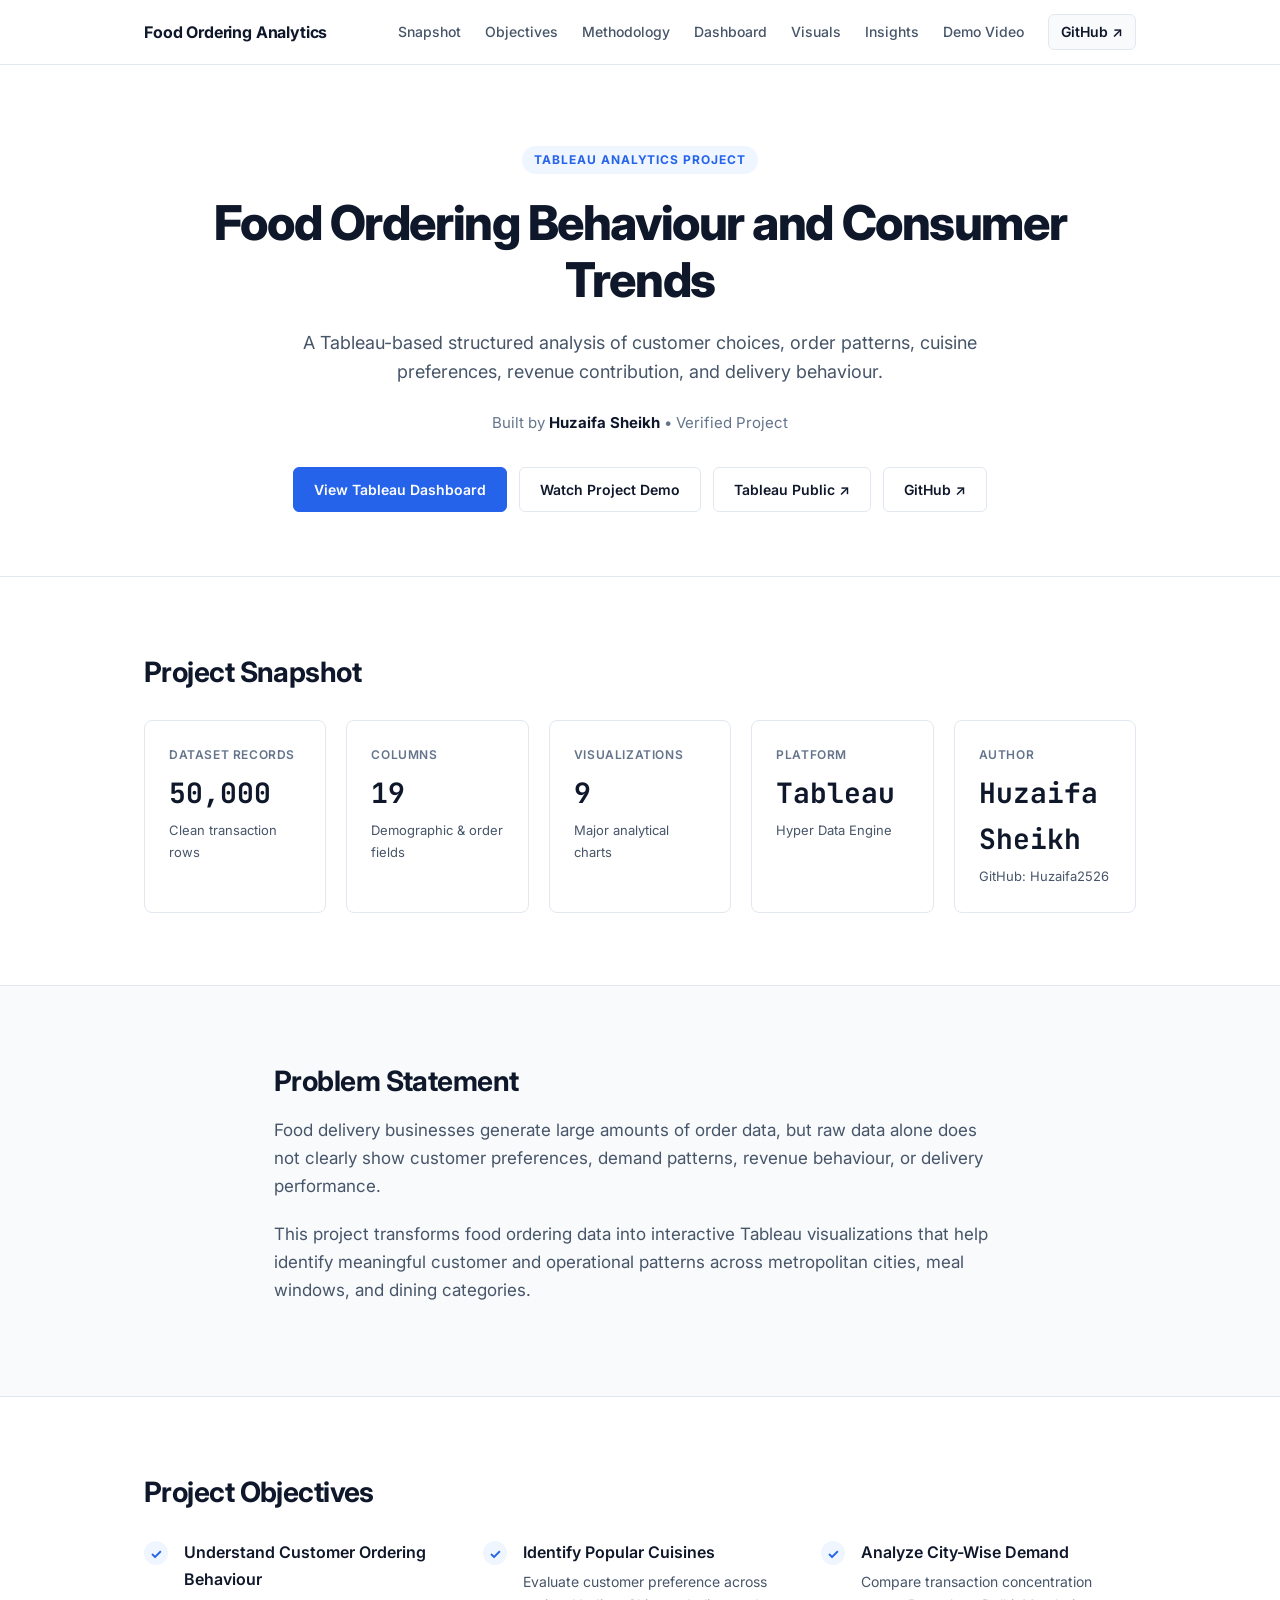
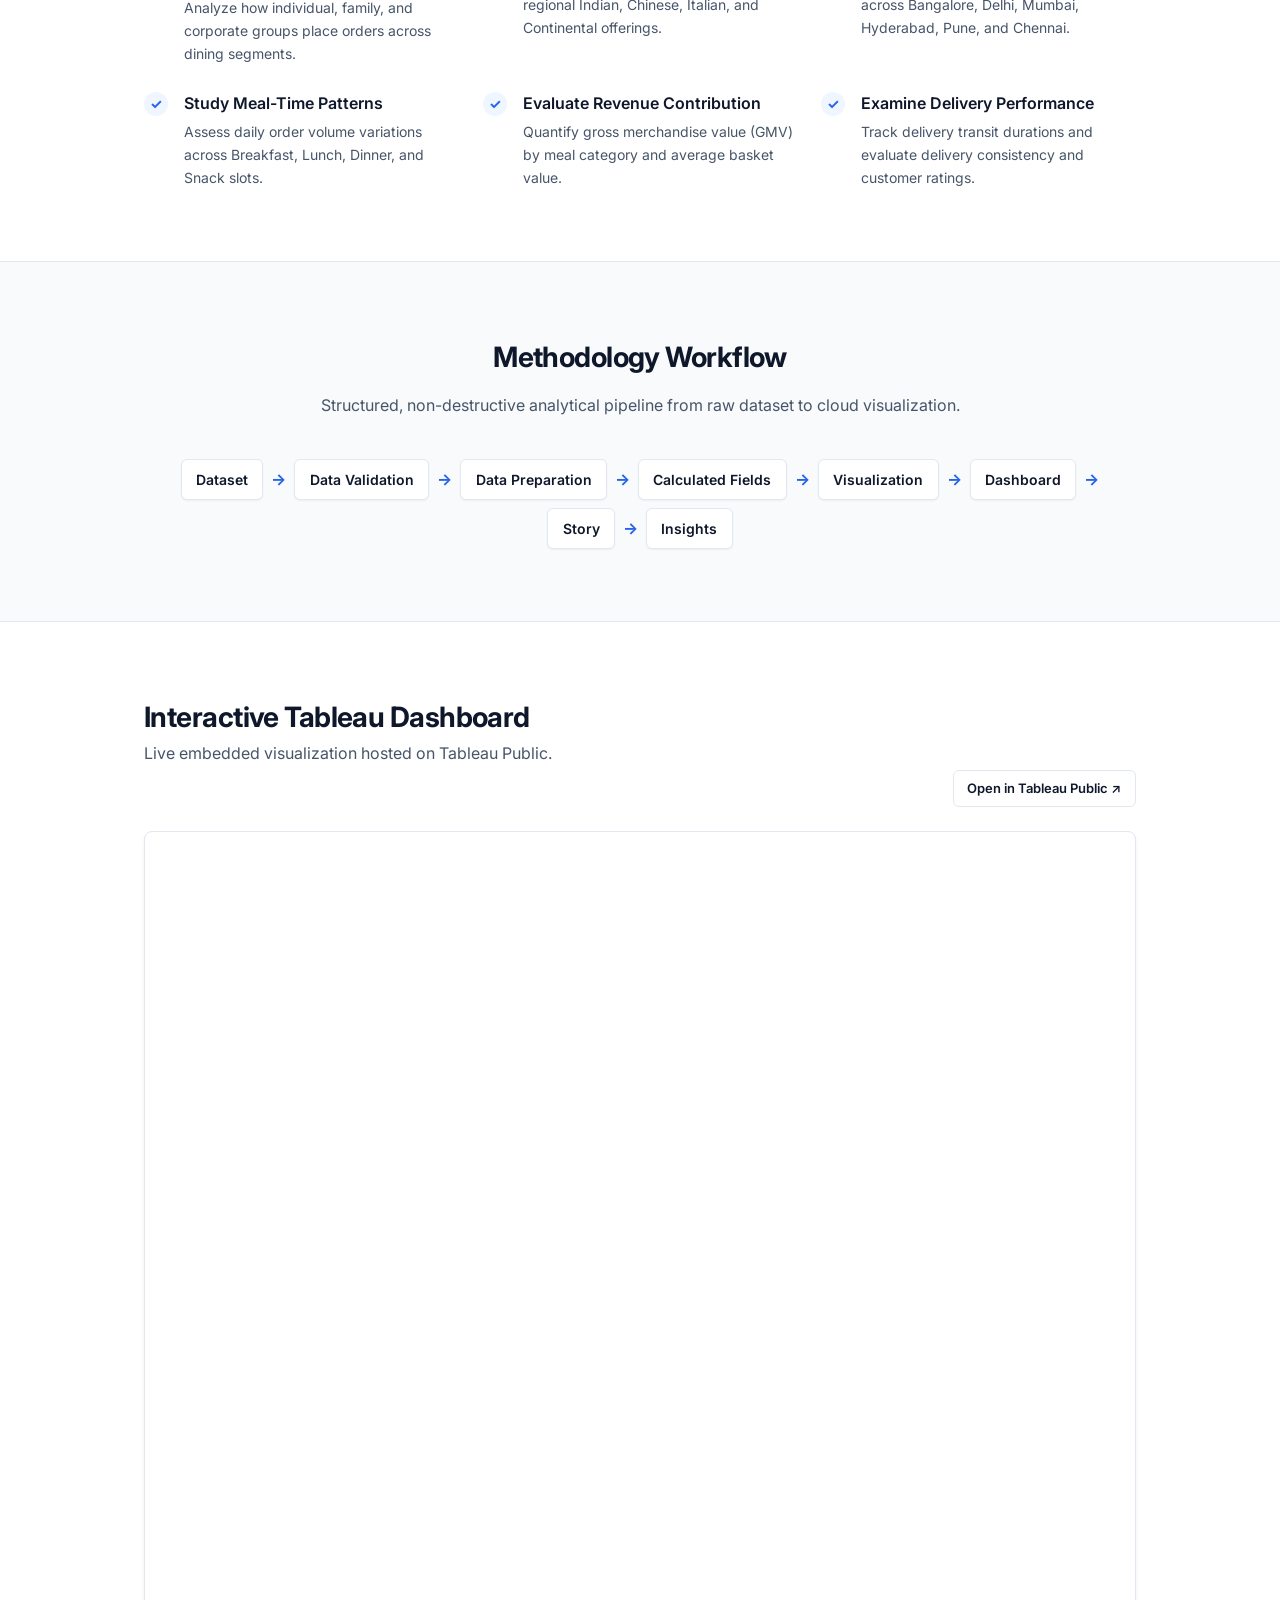
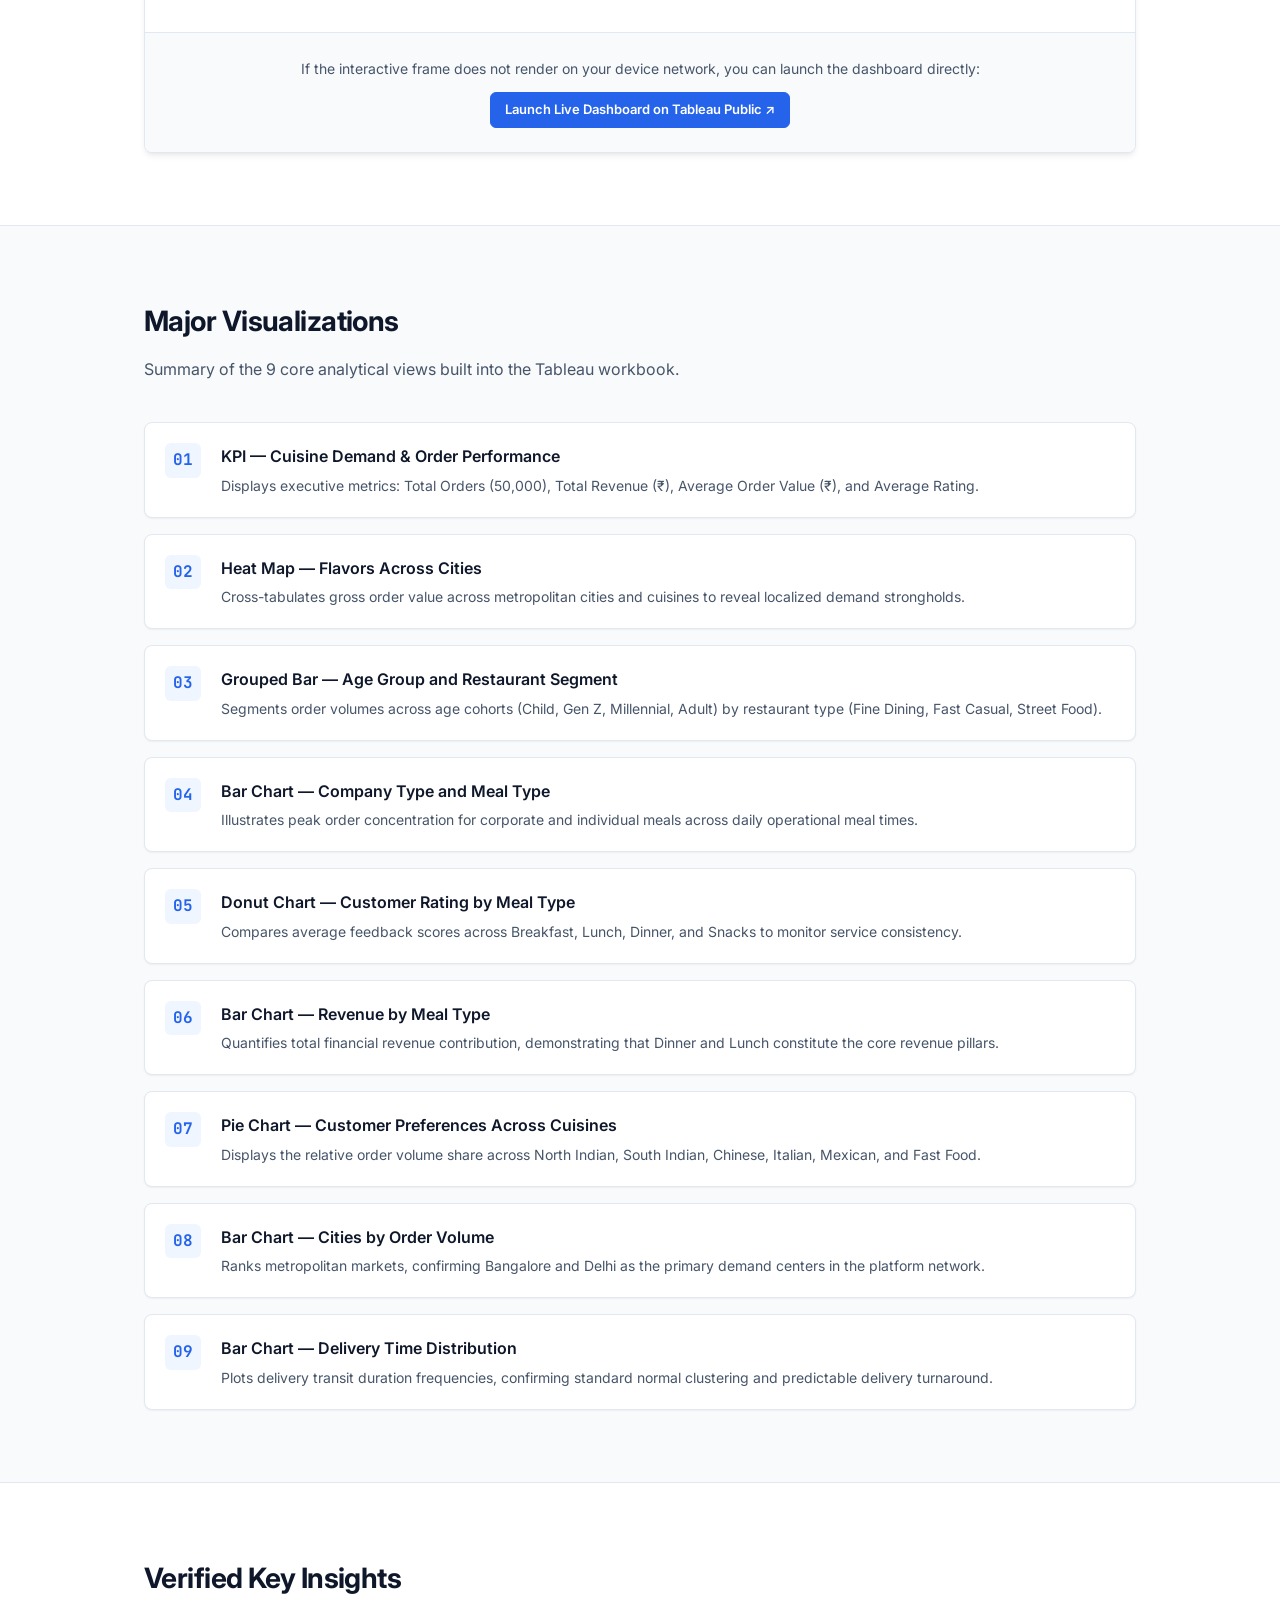
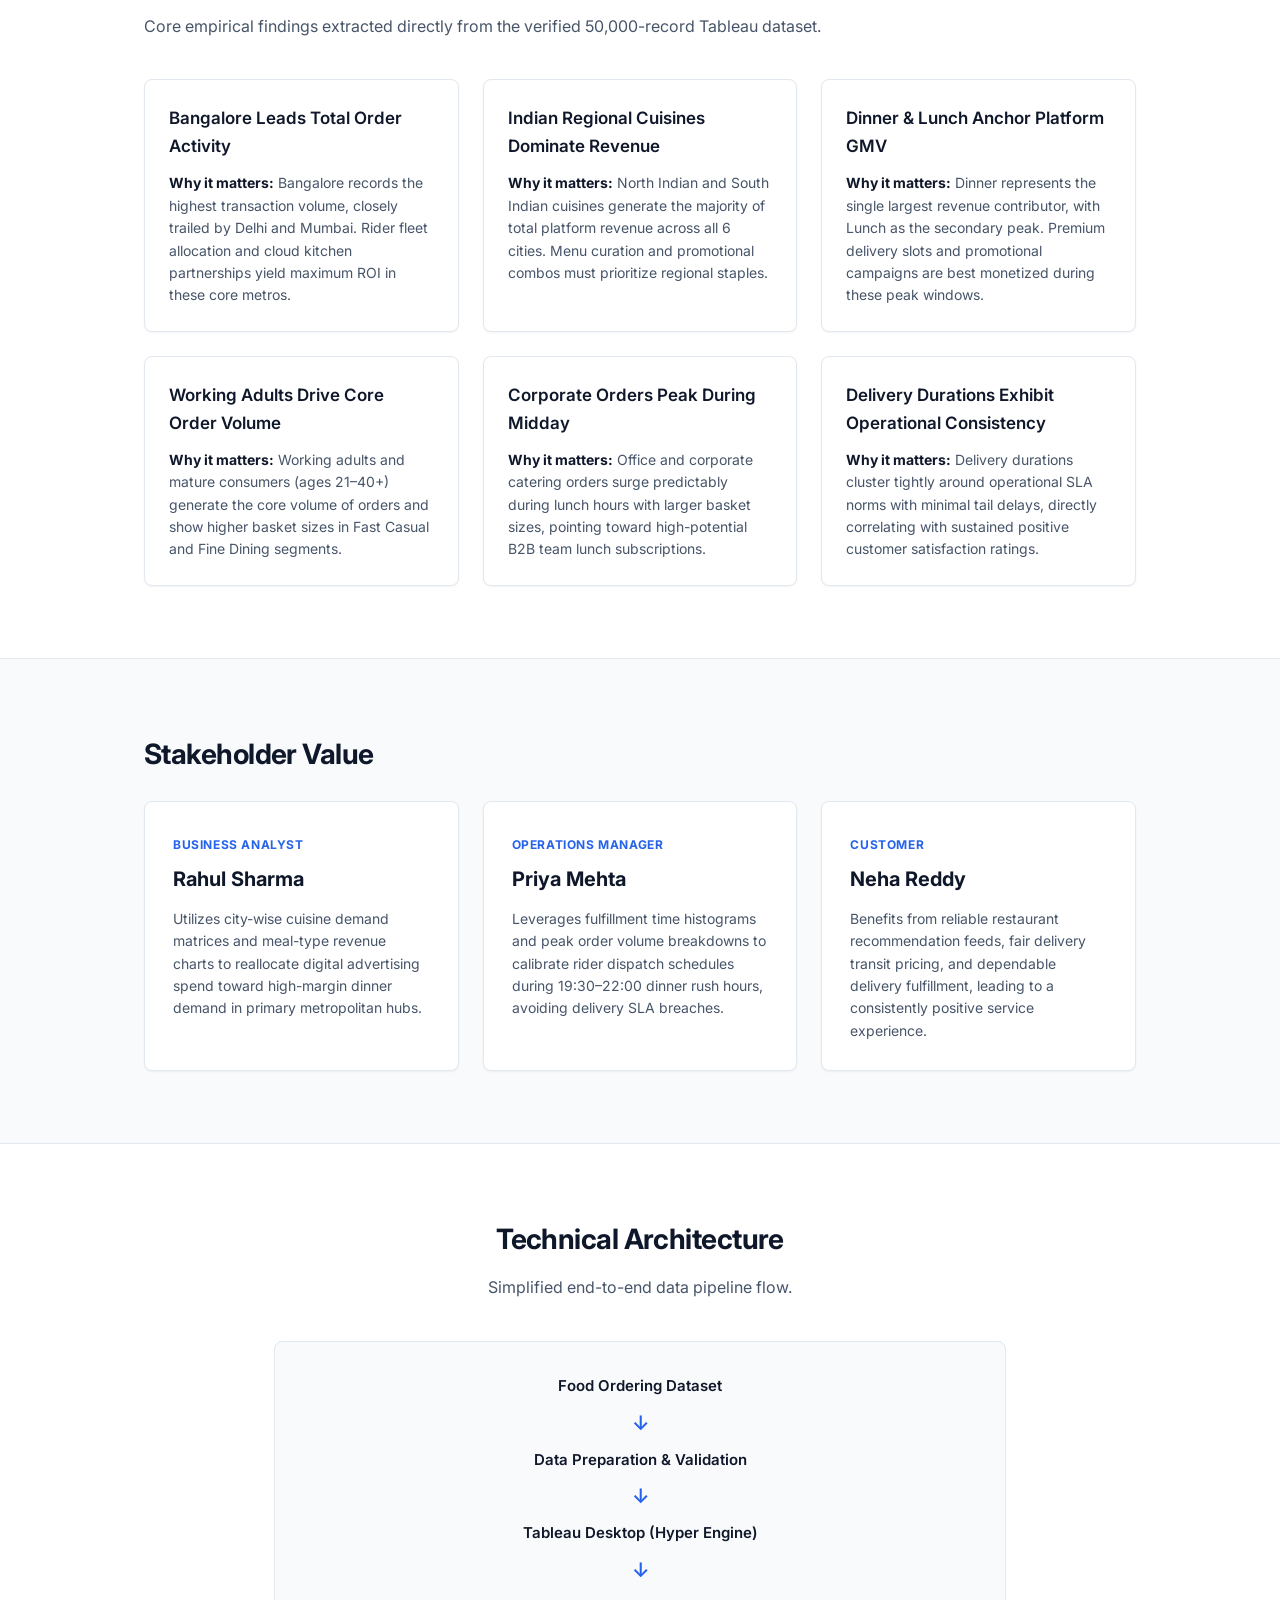
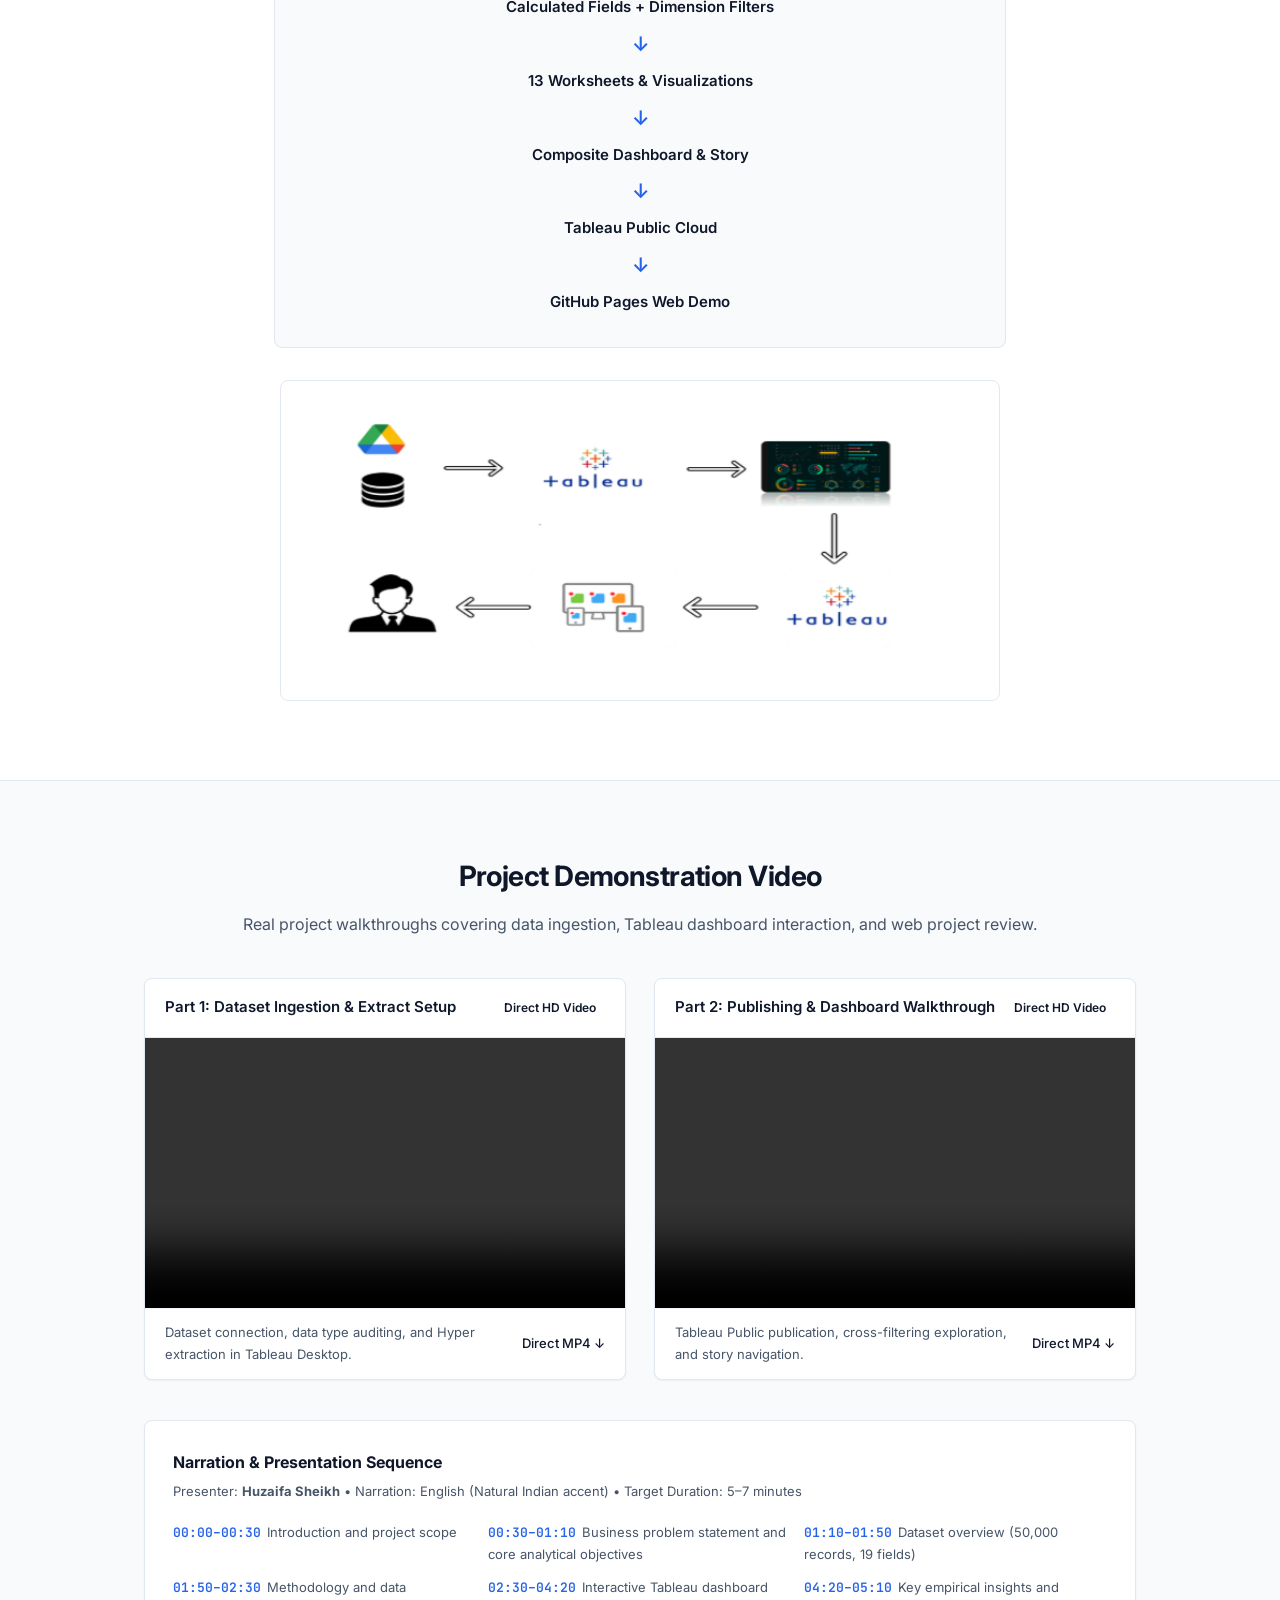
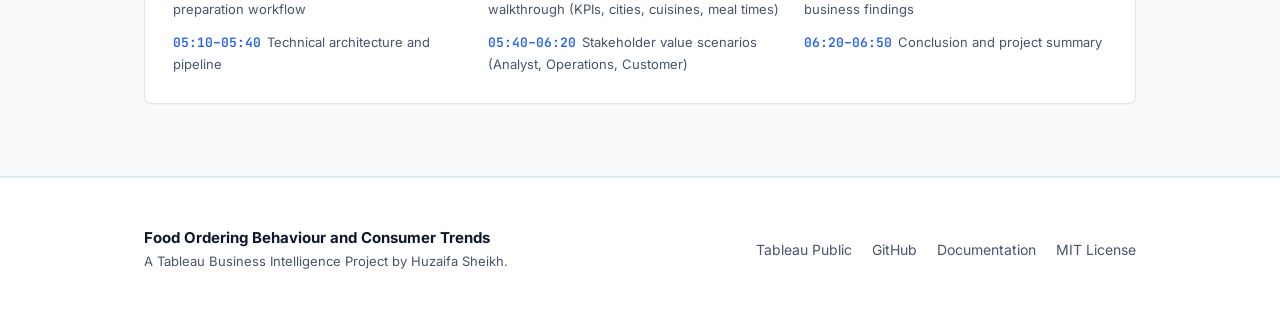
==== commit 629d79f2: "feat: embed native HTML5 demonstration videos and eliminate Google Drive dependencies" ====
--- a/demo/index.html
+++ b/demo/index.html
@@ -381,33 +381,43 @@
           <div class="video-panel">
             <div class="video-panel-head">
               <h3>Part 1: Dataset Ingestion &amp; Extract Setup</h3>
-              <a href="https://drive.google.com/file/d/1P-2juOgXIsgjyp1S3x7Zk0hI_UoCOwdy/view?usp=sharing" target="_blank" rel="noopener" class="video-ext-link">Open in Drive &nearr;</a>
+              <span class="video-badge">Direct HD Video</span>
             </div>
             <div class="video-aspect">
-              <iframe 
-                src="https://drive.google.com/file/d/1P-2juOgXIsgjyp1S3x7Zk0hI_UoCOwdy/preview" 
-                title="Dataset Loading Walkthrough" 
-                class="video-frame" 
-                loading="lazy">
-              </iframe>
-            </div>
-            <p class="video-desc">Covers dataset connection, field data type auditing, and Hyper extraction in Tableau Desktop.</p>
+              <video 
+                controls 
+                playsinline 
+                preload="metadata" 
+                class="video-frame">
+                <source src="assets/videos/ingestion_demo_web.mp4" type="video/mp4">
+                Your browser does not support HTML5 video.
+              </video>
+            </div>
+            <div class="video-footer">
+              <p class="video-desc">Dataset connection, data type auditing, and Hyper extraction in Tableau Desktop.</p>
+              <a href="assets/videos/ingestion_demo_web.mp4" download class="video-dl-btn" title="Download video file">Direct MP4 &darr;</a>
+            </div>
           </div>
 
           <div class="video-panel">
             <div class="video-panel-head">
               <h3>Part 2: Publishing &amp; Dashboard Walkthrough</h3>
-              <a href="https://drive.google.com/file/d/1EGqiZxYGsHgL8gLxxz74CgU6mHn7xiiN/view?usp=sharing" target="_blank" rel="noopener" class="video-ext-link">Open in Drive &nearr;</a>
+              <span class="video-badge">Direct HD Video</span>
             </div>
             <div class="video-aspect">
-              <iframe 
-                src="https://drive.google.com/file/d/1EGqiZxYGsHgL8gLxxz74CgU6mHn7xiiN/preview" 
-                title="Publishing and Dashboard Walkthrough" 
-                class="video-frame" 
-                loading="lazy">
-              </iframe>
-            </div>
-            <p class="video-desc">Covers Tableau Public cloud publication, cross-filtering exploration, and story navigation.</p>
+              <video 
+                controls 
+                playsinline 
+                preload="metadata" 
+                class="video-frame">
+                <source src="assets/videos/walkthrough_demo_web.mp4" type="video/mp4">
+                Your browser does not support HTML5 video.
+              </video>
+            </div>
+            <div class="video-footer">
+              <p class="video-desc">Tableau Public publication, cross-filtering exploration, and story navigation.</p>
+              <a href="assets/videos/walkthrough_demo_web.mp4" download class="video-dl-btn" title="Download video file">Direct MP4 &darr;</a>
+            </div>
           </div>
         </div>
 
--- a/demo/style.css
+++ b/demo/style.css
@@ -572,9 +572,15 @@
   font-weight: 600;
 }
 
-.video-ext-link {
-  font-size: 0.8125rem;
-  font-weight: 500;
+.video-badge {
+  display: inline-flex;
+  align-items: center;
+  font-size: 0.75rem;
+  font-weight: 600;
+  color: var(--primary);
+  background-color: var(--primary-subtle);
+  padding: 0.2rem 0.55rem;
+  border-radius: var(--radius-sm);
 }
 
 .video-aspect {
@@ -591,13 +597,41 @@
   width: 100%;
   height: 100%;
   border: none;
-}
-
-.video-desc {
+  object-fit: contain;
+}
+
+.video-footer {
+  display: flex;
+  align-items: center;
+  justify-content: space-between;
   padding: 0.85rem 1.25rem;
+  background-color: var(--surface-alt);
+  border-top: 1px solid var(--border-subtle);
+  gap: 1rem;
+}
+
+.video-footer .video-desc {
+  margin: 0;
+  padding: 0;
   font-size: 0.8125rem;
   color: var(--text-muted);
-  border-top: 1px solid var(--border-subtle);
+  border-top: none;
+  flex: 1;
+}
+
+.video-dl-btn {
+  display: inline-flex;
+  align-items: center;
+  gap: 0.35rem;
+  font-size: 0.8125rem;
+  font-weight: 500;
+  color: var(--primary);
+  white-space: nowrap;
+  text-decoration: none;
+}
+
+.video-dl-btn:hover {
+  text-decoration: underline;
 }
 
 /* Script Card */
